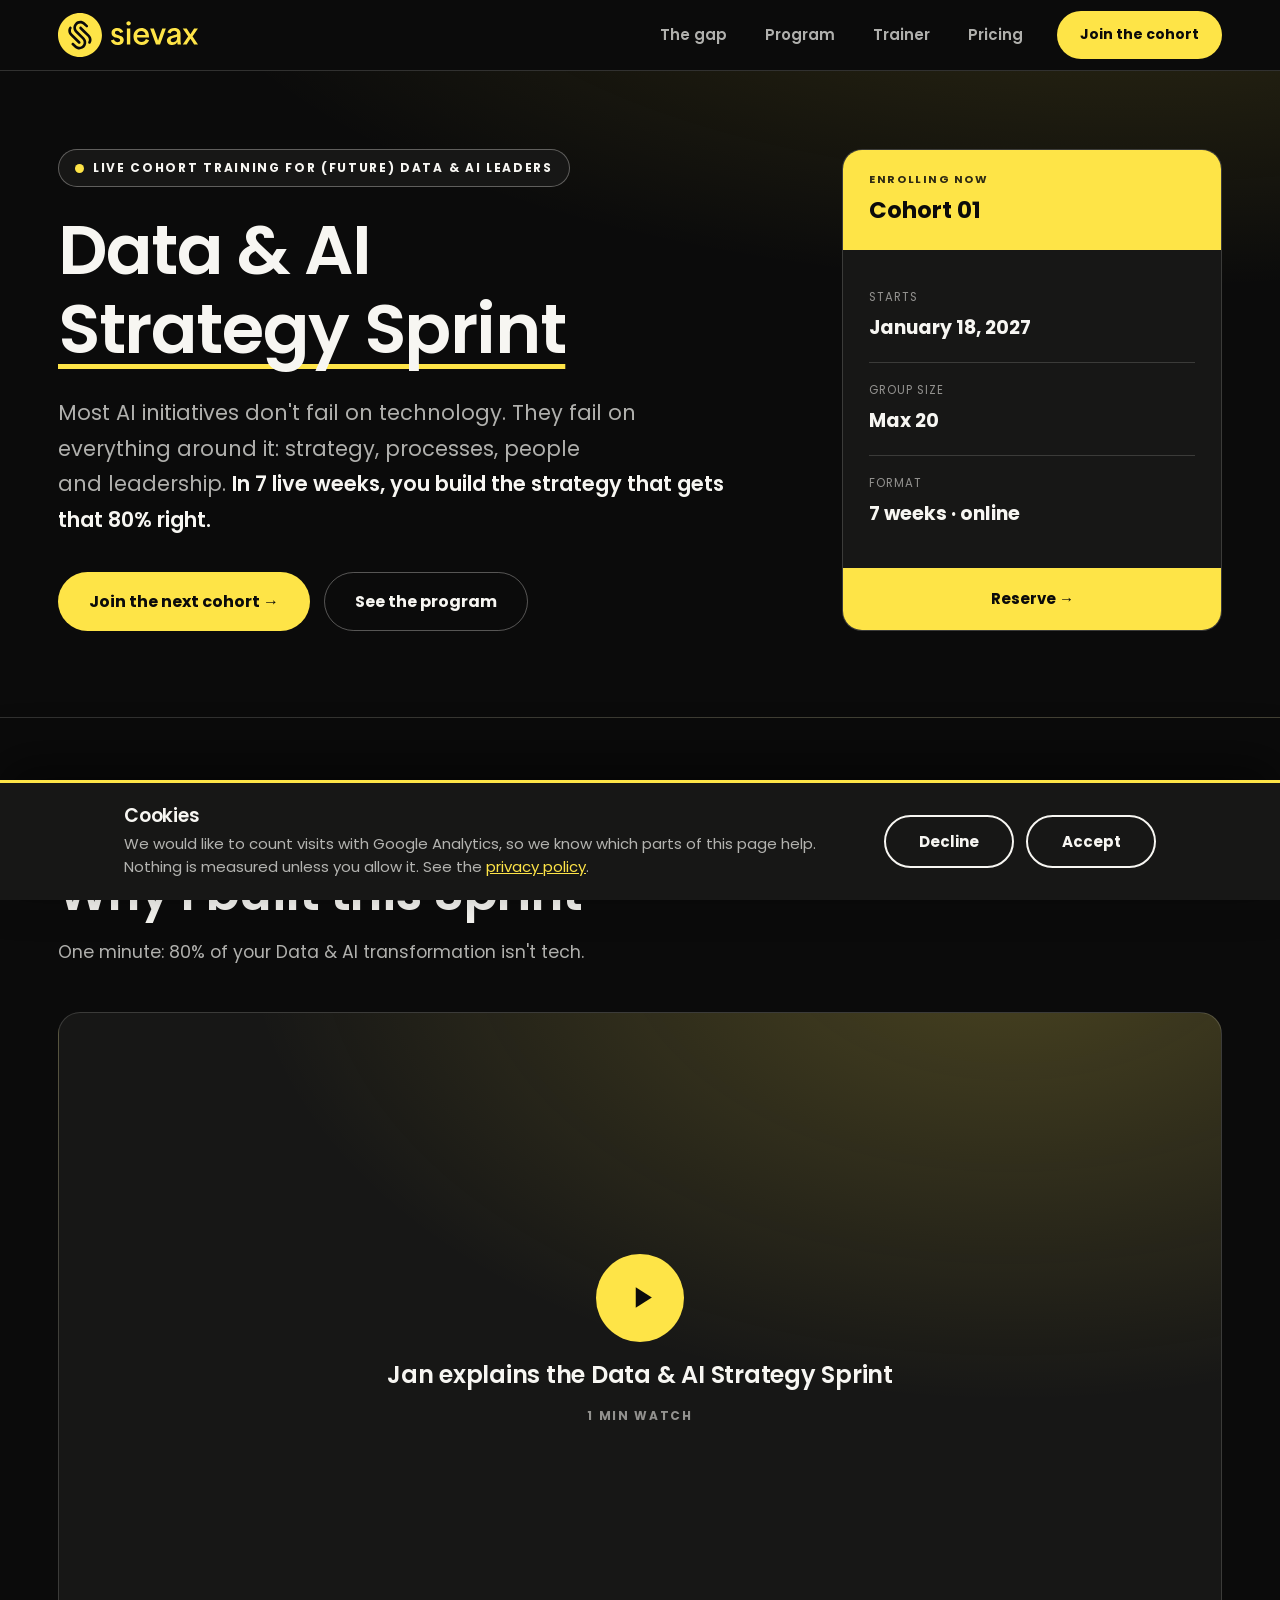
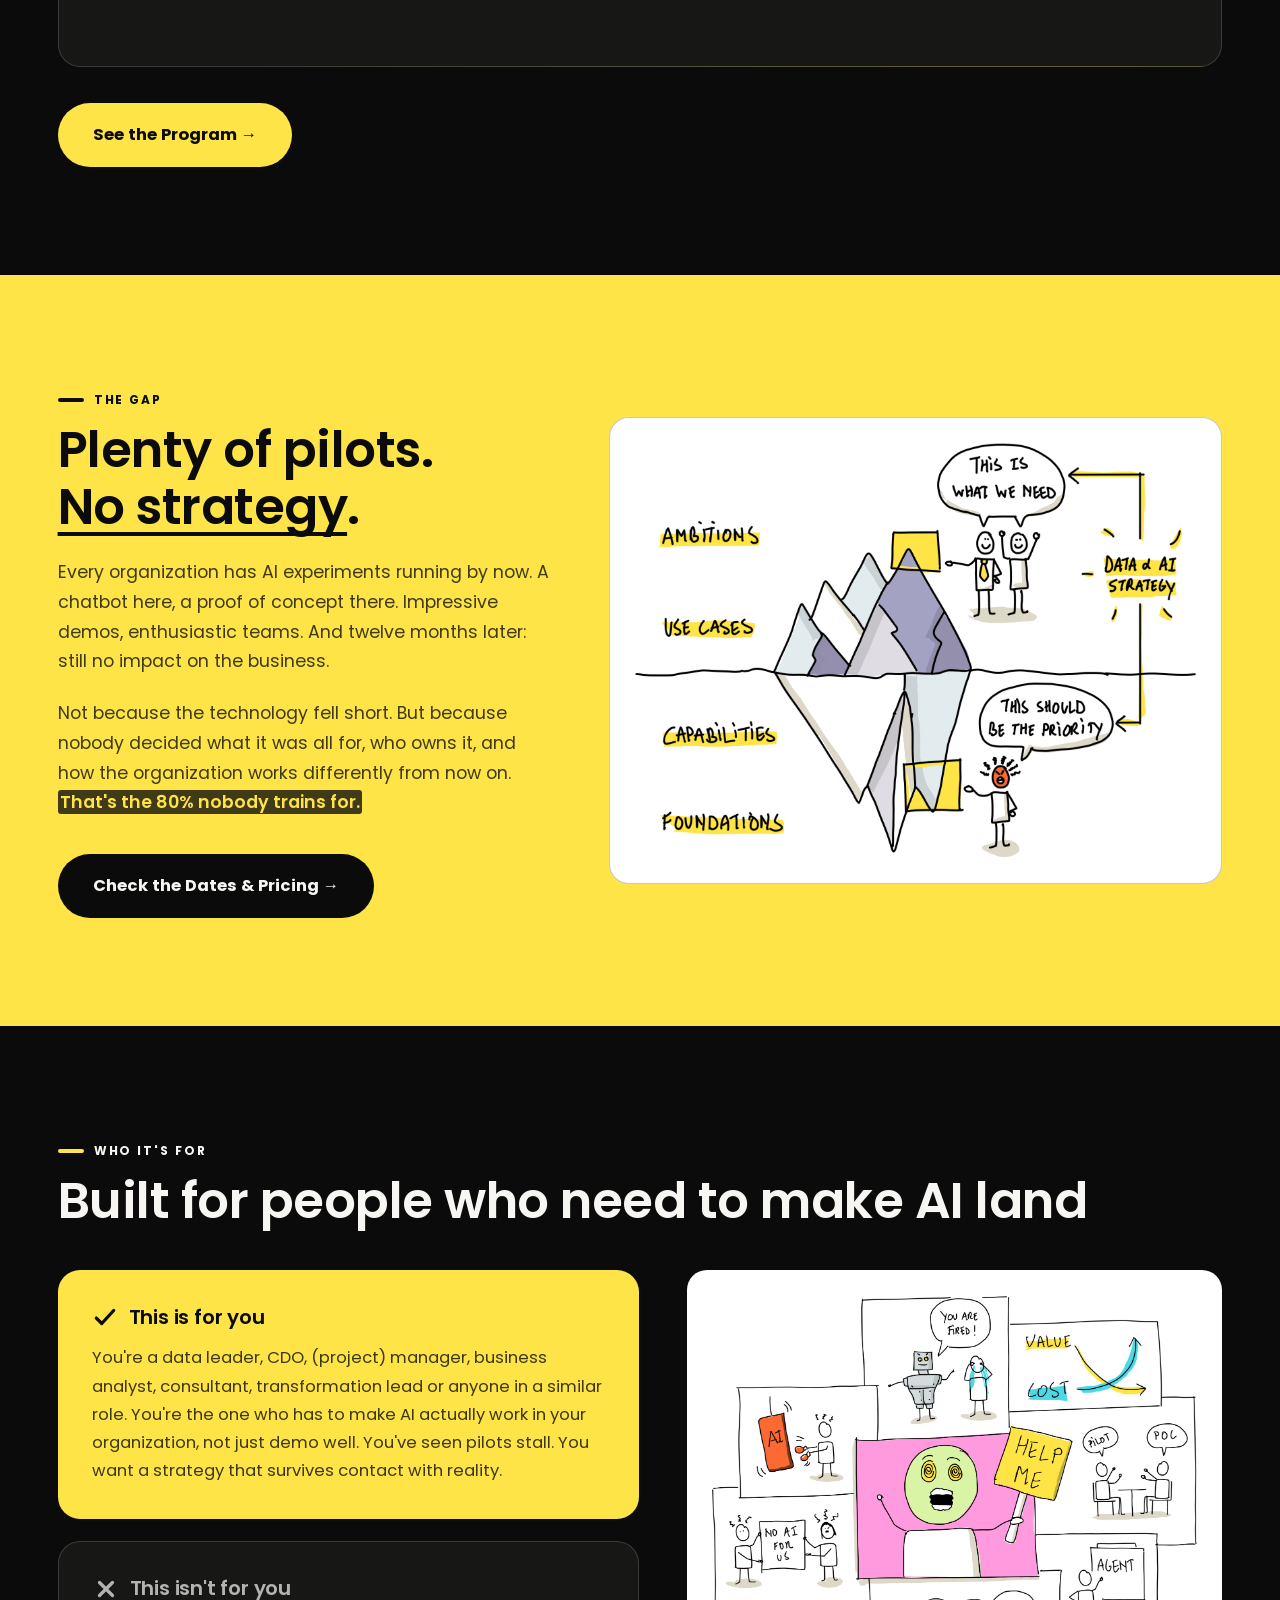
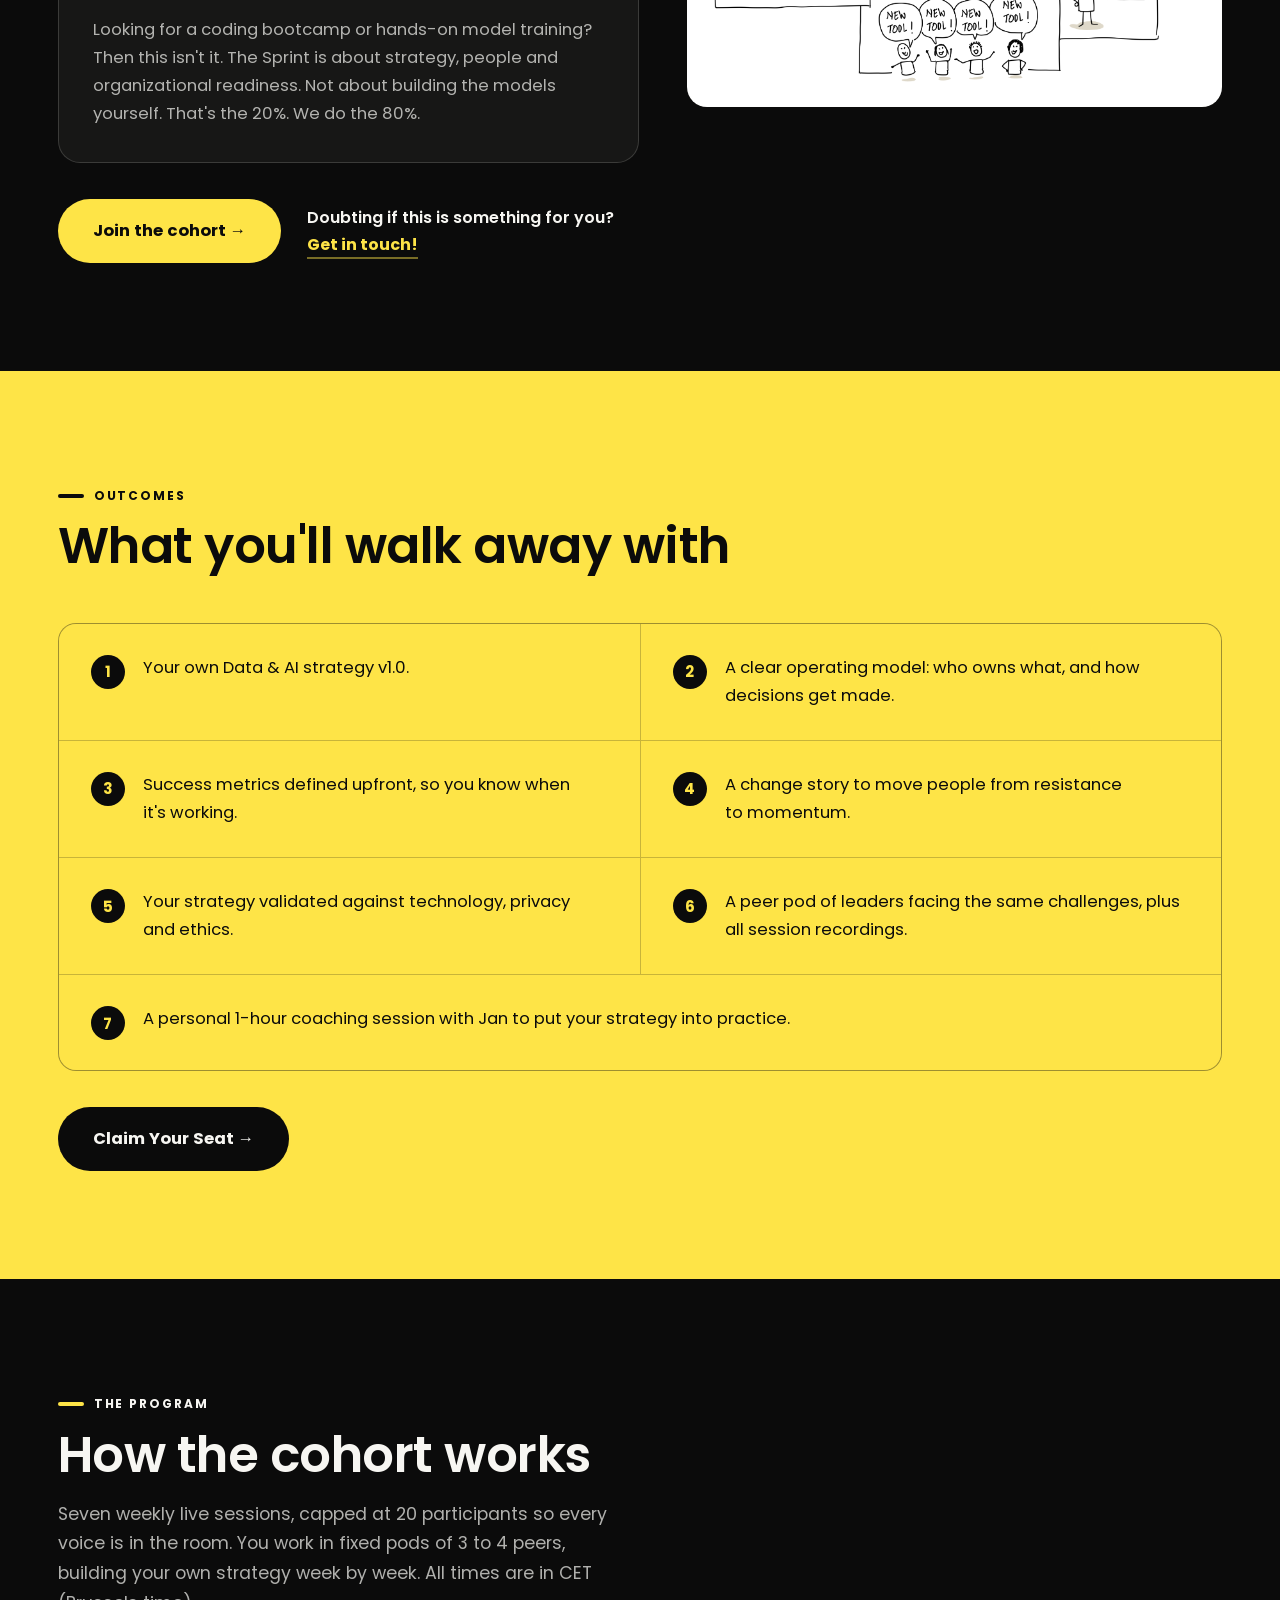
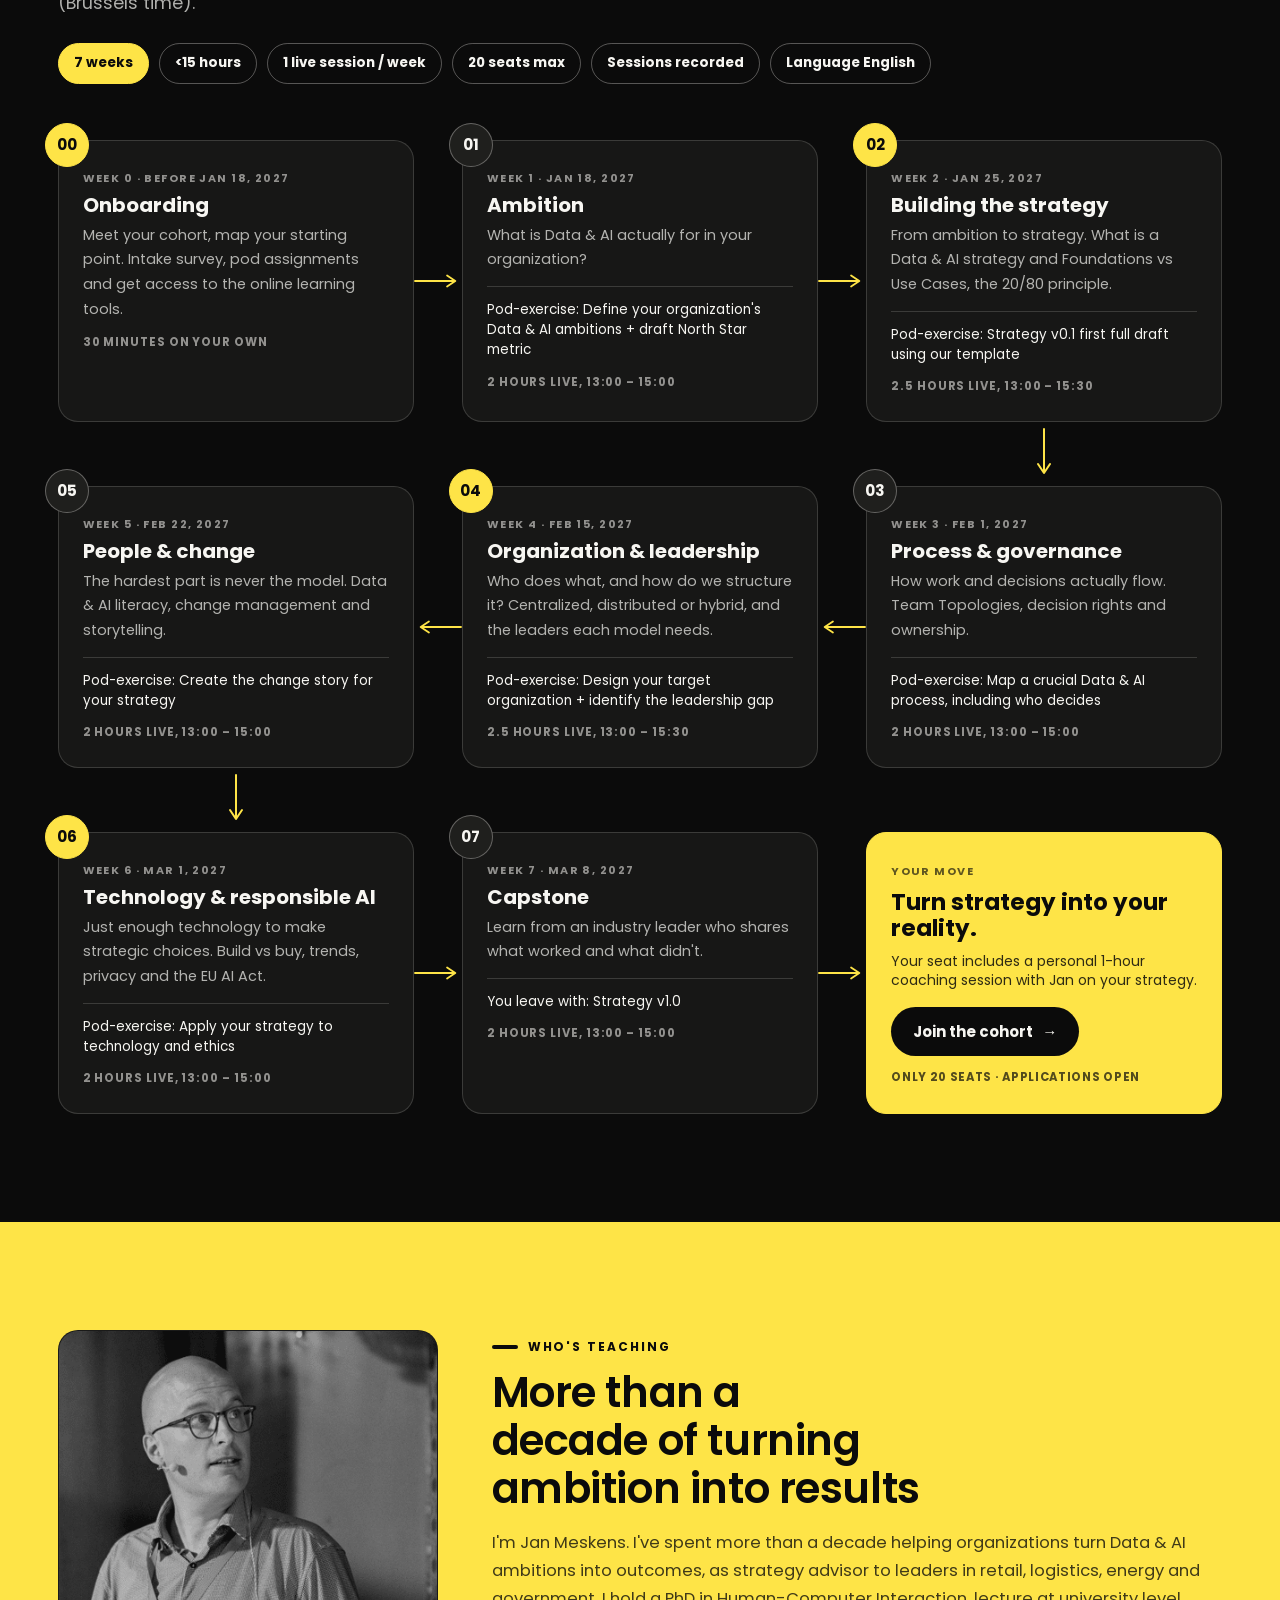
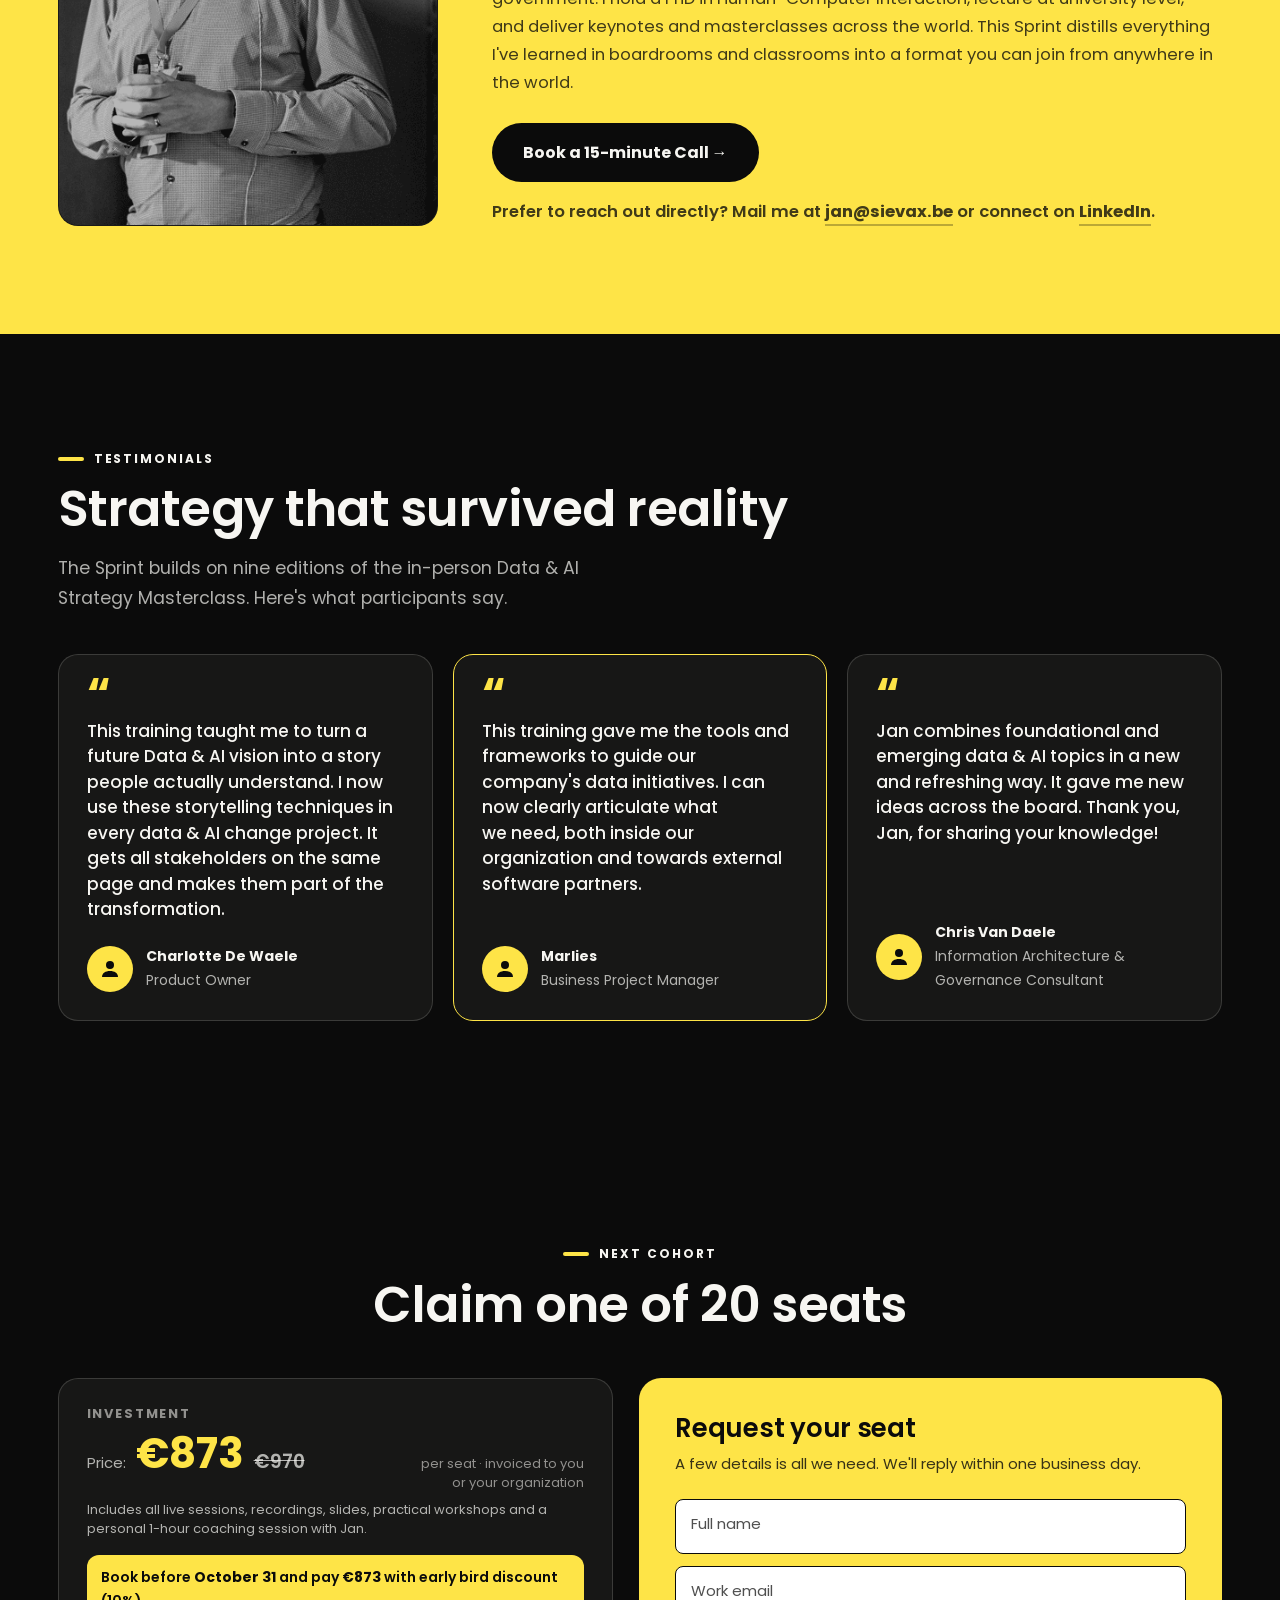
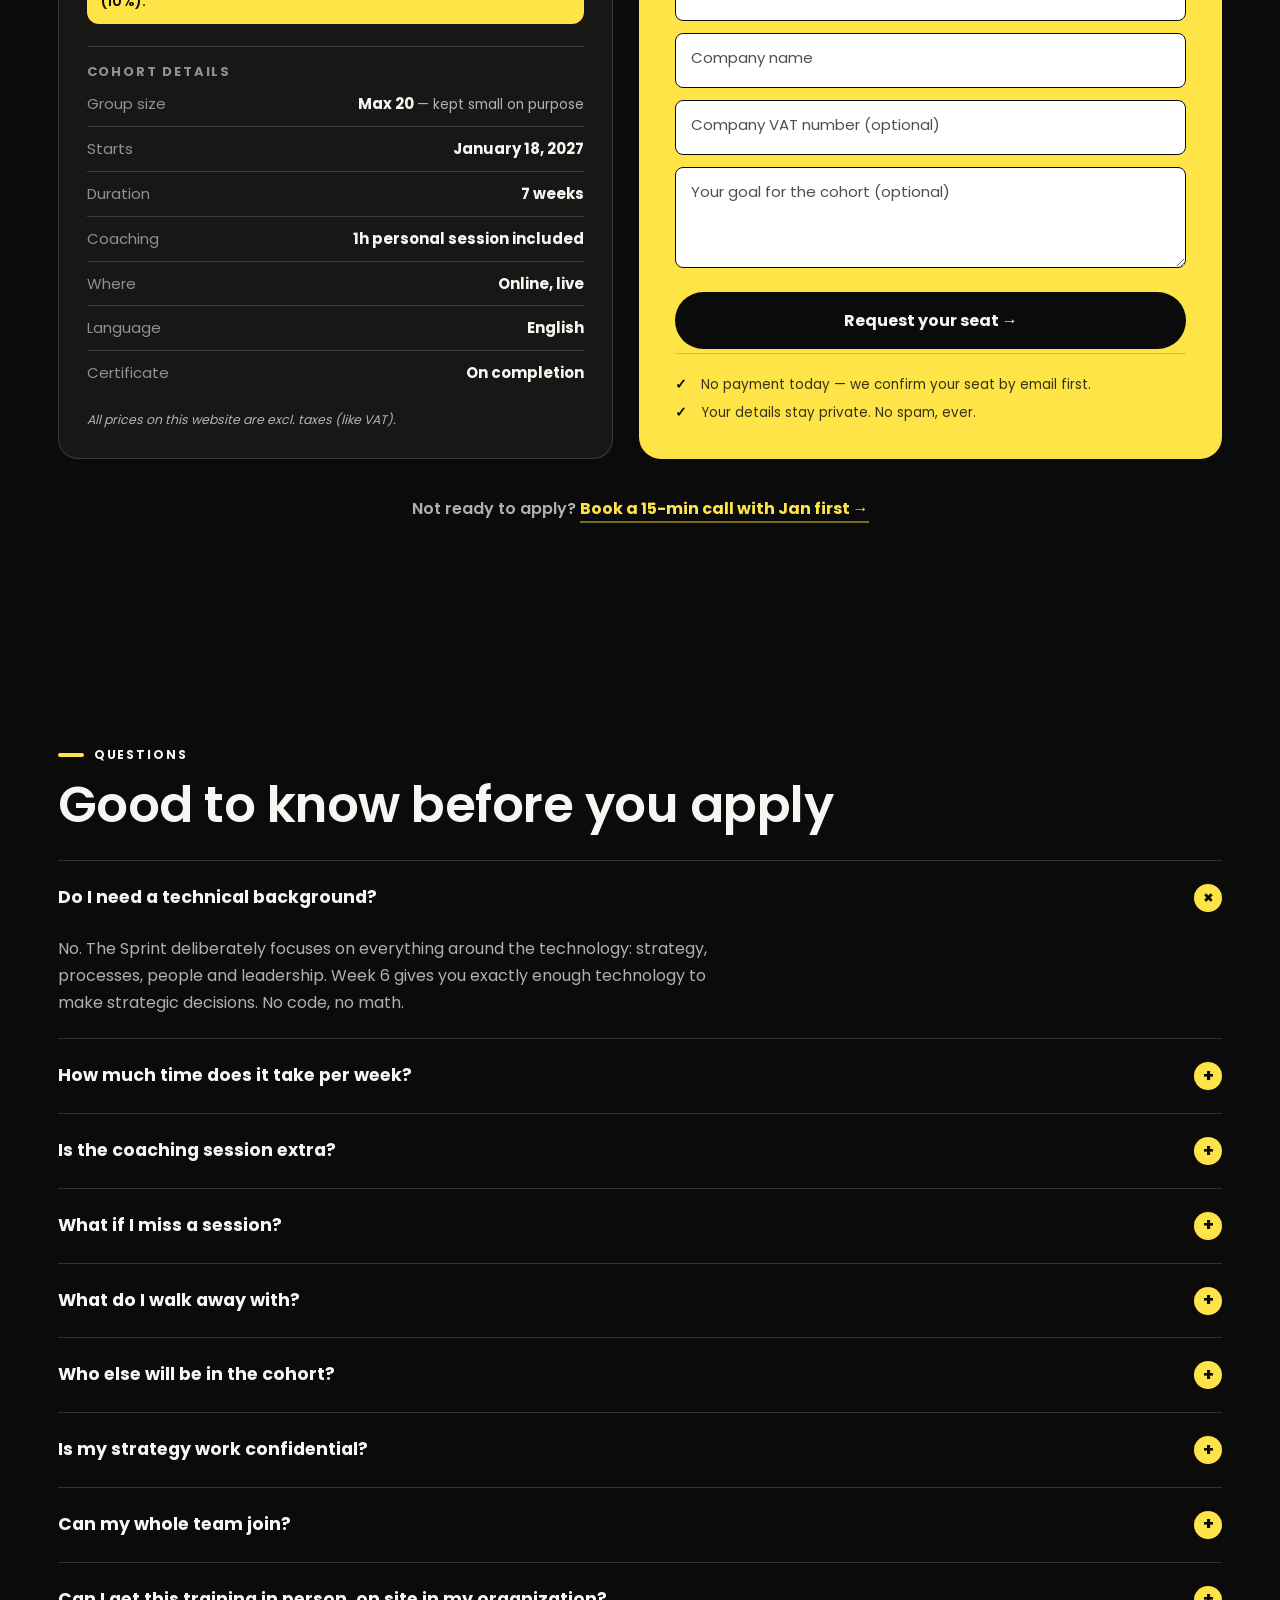
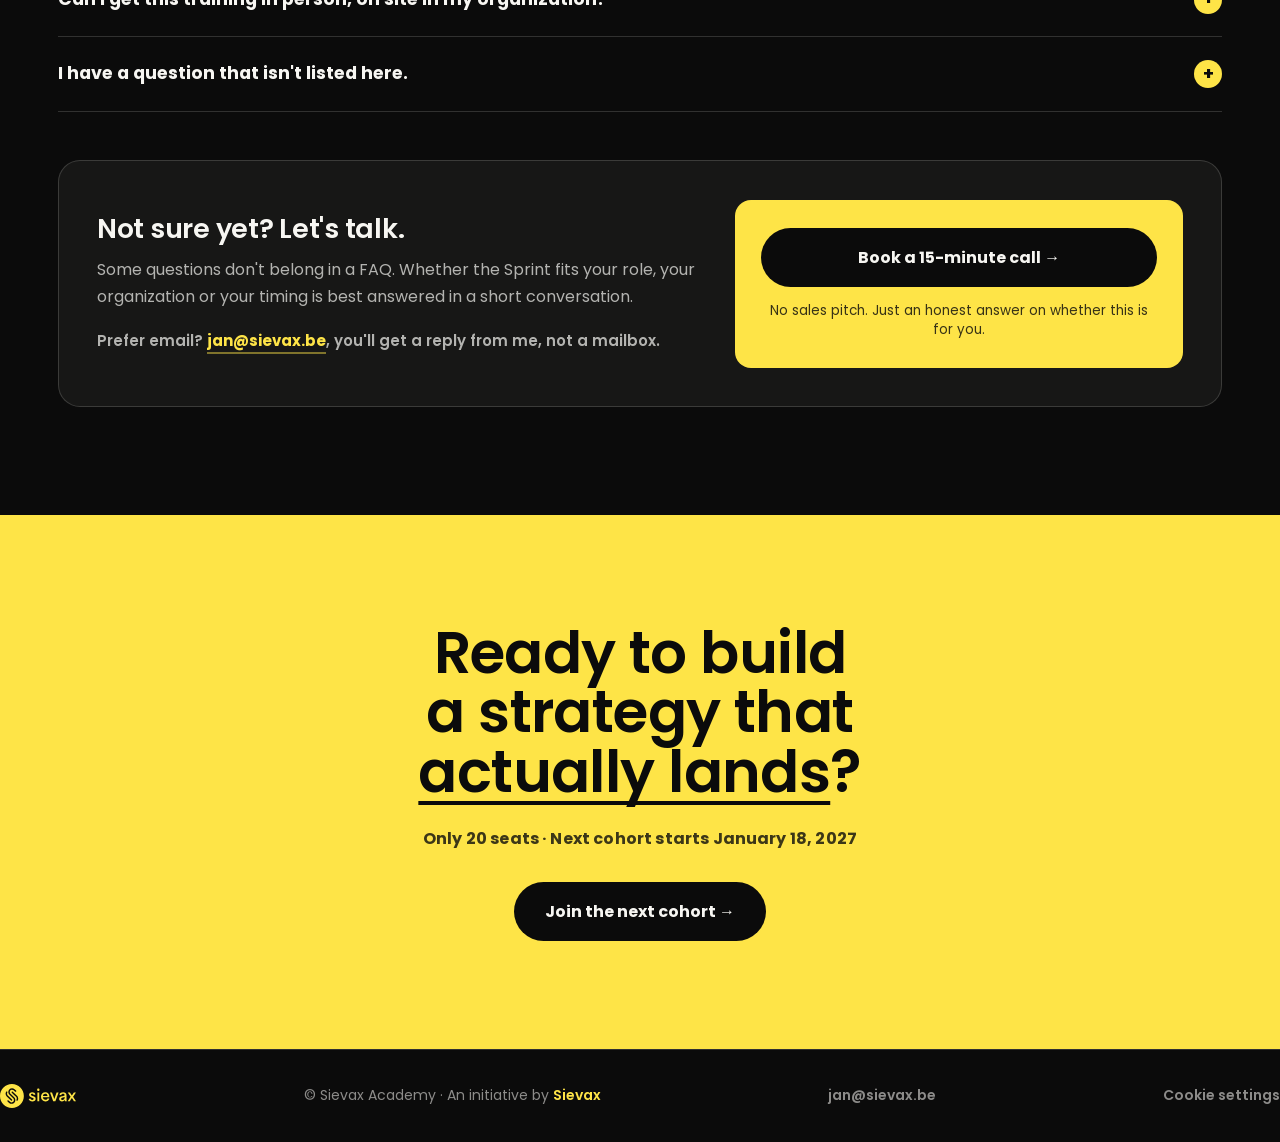
==== www/index.html @ 3b2cd5a2 "Cookiebanner: gelijke knoppen, balk over de volle breedte Decline en Accept delen één stijl (geen kl" ====
<!DOCTYPE html>
<html lang="en">
<head>
  <meta charset="UTF-8">
  <meta name="viewport" content="width=device-width, initial-scale=1.0">

  <title>Data &amp; AI Strategy Sprint — 7-week live cohort | Sievax Academy</title>
  <meta name="description" content="A live, seven-week cohort for the leaders who have to make Data &amp; AI actually land. Strategy, processes, people and leadership — the 80% that isn't technology. Online, worldwide, capped at 20 seats.">
  <link rel="canonical" href="https://sievax.academy/">

  <!-- Favicons -->
  <link rel="icon" type="image/svg+xml" href="assets/logos/SVG/beeldmerk geel.svg">
  <link rel="apple-touch-icon" href="assets/logos/logo-black.png">

  <!-- Dark page: colour the mobile browser chrome to match the board -->
  <meta name="theme-color" content="#0b0b0b">

  <!-- Social / Open Graph — set a dedicated 1200×630 og:image before launch -->
  <meta property="og:type" content="website">
  <meta property="og:site_name" content="Sievax Academy">
  <meta property="og:title" content="Data &amp; AI Strategy Sprint — build a strategy that actually lands">
  <meta property="og:description" content="A live, seven-week cohort for the leaders who have to make Data &amp; AI actually land. Online, worldwide, capped at 20 seats.">
  <meta property="og:url" content="https://sievax.academy/">
  <meta property="og:image" content="https://sievax.academy/assets/images/illustration-gap.png">
  <meta name="twitter:card" content="summary_large_image">
  <meta name="twitter:title" content="Data &amp; AI Strategy Sprint — build a strategy that actually lands">
  <meta name="twitter:description" content="A live, seven-week cohort for the leaders who have to make Data &amp; AI actually land. Capped at 20 seats.">
  <meta name="twitter:image" content="https://sievax.academy/assets/images/illustration-gap.png">

  <!-- Type: Poppins, mirroring the live sievax.be site. Self-hosted rather than
       pulled from Google Fonts: one less render-blocking third-party request, and
       no visitor IP handed to Google before the cookie banner has said a word. -->
  <link rel="preload" href="assets/fonts/poppins-600.woff2" as="font" type="font/woff2" crossorigin>
  <link rel="preload" href="assets/fonts/poppins-400.woff2" as="font" type="font/woff2" crossorigin>

  <!-- Styles (flat theme) + shared behaviour -->
  <link rel="stylesheet" href="css/flat.css">
  <script src="js/analytics.js" defer></script>
  <script src="js/main.js" defer></script>

  <!--
    Structured data. Two things a search engine (or an LLM answering "where can I
    learn Data & AI strategy") cannot reliably read off the page: that this is a
    course with a provider, an instructor, a start date and a price, and that the
    FAQ block is a set of question/answer pairs.

    KEEP IN SYNC WITH THE PAGE. If the price, start date, duration or an FAQ
    answer changes in the markup below, change it here too — contradicting
    structured data is worse than none at all.
  -->
  <script type="application/ld+json">
  {
    "@context": "https://schema.org",
    "@graph": [
      {
        "@type": "Organization",
        "@id": "https://sievax.academy/#organization",
        "name": "Sievax Academy",
        "url": "https://sievax.academy/",
        "logo": "https://sievax.academy/assets/logos/PNG/logo - zwart.png",
        "parentOrganization": { "@type": "Organization", "name": "Sievax", "url": "https://sievax.be/" }
      },
      {
        "@type": "Person",
        "@id": "https://sievax.academy/#jan",
        "name": "Jan Meskens",
        "jobTitle": "Data & AI strategy advisor",
        "email": "jan@sievax.be",
        "sameAs": "https://www.linkedin.com/in/janmeskens/",
        "worksFor": { "@id": "https://sievax.academy/#organization" }
      },
      {
        "@type": "Course",
        "@id": "https://sievax.academy/#course",
        "name": "Data & AI Strategy Sprint",
        "url": "https://sievax.academy/",
        "description": "A live, seven-week cohort for the leaders who have to make Data & AI actually land. Most AI initiatives don't fail on technology — they fail on strategy, processes, people and leadership. In seven live weeks you build the strategy that gets that 80% right. Every participant also gets a personal 1-hour coaching session with Jan.",
        "inLanguage": "en",
        "provider": { "@id": "https://sievax.academy/#organization" },
        "educationalLevel": "Professional",
        "teaches": [
          "Data & AI strategy",
          "Operating model and data governance",
          "Success metrics for AI initiatives",
          "Change management for data transformation",
          "Responsible AI, privacy and ethics"
        ],
        "hasCourseInstance": {
          "@type": "CourseInstance",
          "name": "Cohort 01",
          "courseMode": "online",
          "courseWorkload": "PT2H30M",
          "startDate": "2027-01-18",
          "maximumAttendeeCapacity": 20,
          "instructor": { "@id": "https://sievax.academy/#jan" },
          "offers": {
            "@type": "Offer",
            "price": "873",
            "priceCurrency": "EUR",
            "category": "Paid",
            "availability": "https://schema.org/InStock",
            "url": "https://sievax.academy/#apply",
            "validThrough": "2026-10-31"
          }
        }
      },
      {
        "@type": "FAQPage",
        "@id": "https://sievax.academy/#faq",
        "mainEntity": [
          { "@type": "Question", "name": "Do I need a technical background?", "acceptedAnswer": { "@type": "Answer", "text": "No. The Sprint deliberately focuses on everything around the technology: strategy, processes, people and leadership. Week 6 gives you exactly enough technology to make strategic decisions. No code, no math." } },
          { "@type": "Question", "name": "How much time does it take per week?", "acceptedAnswer": { "@type": "Answer", "text": "2 hours live (2.5 hours in weeks 2 and 7). No mandatory homework. If you want to sharpen your strategy document between sessions, count on an extra hour. Your choice." } },
          { "@type": "Question", "name": "Is the coaching session extra?", "acceptedAnswer": { "@type": "Answer", "text": "No. One personal hour with Jan after week 7 is included for every participant. Optional, one on one, focused on your strategy." } },
          { "@type": "Question", "name": "What if I miss a session?", "acceptedAnswer": { "@type": "Answer", "text": "Every session is recorded, so you can catch up whenever it suits you. But the exercises, feedback and peer discussions are the heart of the programme, so plan to attend live whenever you can." } },
          { "@type": "Question", "name": "What do I walk away with?", "acceptedAnswer": { "@type": "Answer", "text": "Your own Data & AI strategy, version 1.0. Built week by week, stress-tested against technology and ethics, and ready to put on the table in your organization. Plus a certificate, awarded when you submit your strategy." } },
          { "@type": "Question", "name": "Who else will be in the cohort?", "acceptedAnswer": { "@type": "Answer", "text": "Data leaders, CDOs, managers, consultants and transformation leads from different organizations and sectors. You'll work all 7 weeks in a fixed pod of 3 to 4 peers. Small enough to know each other, diverse enough to learn from each other." } },
          { "@type": "Question", "name": "Is my strategy work confidential?", "acceptedAnswer": { "@type": "Answer", "text": "Yes. What you share in your pod stays in your pod. You decide how much organizational detail you bring in; the exercises work at whatever level of openness you're comfortable with." } },
          { "@type": "Question", "name": "Can my whole team join?", "acceptedAnswer": { "@type": "Answer", "text": "Absolutely, and it's worth considering: a shared strategy language is half the battle. For 2 or more participants from one organization, get in touch for group pricing." } },
          { "@type": "Question", "name": "Can I get this training in person, on site in my organization?", "acceptedAnswer": { "@type": "Answer", "text": "Yes. We deliver this programme on site for teams, anywhere in the world, tailored to your organization's context. Get in touch to discuss the possibilities." } }
        ]
      }
    ]
  }
  </script>
</head>

<body>

<a class="skip-link" href="#main">Skip to content</a>

<!-- ========================= NAVIGATION ========================= -->
<nav>
  <div class="wrap nav-inner">
    <a href="#top" aria-label="Sievax Academy — home">
      <!-- Yellow lockup: the black-glyph version disappears on the dark board -->
      <img class="logo" src="assets/logos/SVG/logo - geel.svg" alt="Sievax Academy">
    </a>

    <button class="nav-toggle" id="navToggle" aria-expanded="false" aria-controls="navmenu" aria-label="Open menu">
      <span></span><span></span><span></span>
    </button>

    <div class="nav-links" id="navmenu">
      <a href="#gap">The gap</a>
      <a href="#program">Program</a>
      <a href="#trainer">Trainer</a>
      <a href="#apply">Pricing</a>
      <a class="nav-cta" href="#apply">Join the cohort</a>
    </div>
  </div>
</nav>

<main id="main" tabindex="-1">

  <!-- ========================= HERO ========================= -->
  <header class="hero" id="top">
    <div class="wrap hero-inner">
      <div class="hero-copy">
      <span class="kbadge rise d1"><span class="pin"></span>Live cohort training for (future) data &amp; AI&nbsp;leaders</span>
      <h1 class="rise d2">Data & AI<br><span class="uline">Strategy Sprint</span></h1>
      <p class="sub rise d3">Most AI initiatives don't fail on technology. They fail on everything around it: strategy, processes, people and&nbsp;leadership. <b>In 7 live weeks, you build the strategy that gets that 80% right.</b></p>

      <div class="hero-actions rise d4">
        <a class="btn btn-yellow" href="#apply">Join the next cohort &rarr;</a>
        <a class="btn btn-ghost" href="#program">See the program</a>
      </div>
      </div>

      <!-- Enrolment card — the hero's right column, full height of the copy -->
      <aside class="enroll rise d5" aria-label="Cohort enrolment details">
        <div class="stub"><div class="k">Enrolling now</div><div class="v">Cohort 01</div></div>
        <div class="enroll-facts">
          <div><div class="lab">Starts</div><div class="val"><!-- cohort start date -->January&nbsp;18,&nbsp;2027</div></div>
          <div><div class="lab">Group size</div><div class="val">Max 20</div></div>
          <div><div class="lab">Format</div><div class="val">7 weeks &middot; online</div></div>
        </div>
        <a class="enroll-go" href="#apply">Reserve &rarr;</a>
      </aside>
    </div>
  </header>

  <!-- ========================= VIDEO ========================= -->
  <section class="video" id="video">
    <div class="wrap">
      <div class="sec-head">
        <span class="eyebrow">Watch</span>
        <h2>Why I built this Sprint</h2>
        <p class="sec-lead">One minute: 80% of your Data &amp; AI transformation isn't&nbsp;tech.</p>
      </div>

      <!--
        Click-to-load YouTube facade — nothing loads from YouTube until "play" is
        pressed (faster page, no third-party tracking on arrival). js/main.js swaps
        this poster for the embed on click.
        data-video-id = the v= value of the YouTube watch URL.
      -->
      <div class="vid-frame" id="videoEmbed" data-video-id="HRG52LZxAeA">
        <!-- The accessible name must contain the visible label, or voice-control
             users can't say what they see (WCAG 2.5.3 label-in-name). -->
        <button class="vid-play" type="button" aria-label="Play: Jan explains the Data &amp; AI Strategy Sprint, 1 min watch">
          <span class="vid-disc"><svg viewBox="0 0 24 24" aria-hidden="true"><path d="M8 5v14l11-7z" fill="currentColor"/></svg></span>
          <span class="vid-label">Jan explains the Data &amp; AI Strategy Sprint</span>
          <span class="vid-time">1 min watch</span>
        </button>
      </div>

      <a class="btn btn-yellow mid-cta" href="#program">See the Program &rarr;</a>
    </div>
  </section>

  <!-- ========================= THE GAP ========================= -->
  <section class="gap on-yellow" id="gap">
    <div class="wrap">
      <div class="gap-grid">
        <div>
          <span class="eyebrow">The gap</span>
          <h2>Plenty of pilots. <span class="uline">No strategy</span>.</h2>
          <p>Every organization has AI experiments running by now. A chatbot here, a proof of concept there. Impressive demos, enthusiastic teams. And twelve months later: still no impact on the business.</p>
          <p>Not because the technology fell short. But because nobody decided what it was all for, who owns it, and how the organization works differently from now on.  <span class="gap-accent">That's the 80% nobody trains for.</span></p>
          <a class="btn btn-yellow mid-cta" href="#apply">Check the Dates &amp; Pricing &rarr;</a>
        </div>
        <div class="gap-img">
          <img src="assets/images/PRIO2.png" alt="Hand-drawn Sievax sketch: a Data &amp; AI strategy drawn as an iceberg. Above the waterline sit ambitions and use cases, which two people point to saying &ldquo;this is what we need&rdquo;; below it sit the capabilities and foundations, where a frustrated colleague says &ldquo;this should be the priority&rdquo;">
        </div>
      </div>
    </div>
  </section>

  <!-- ========================= AUDIENCE ========================= -->
  <section id="audience">
    <div class="wrap">
      <div class="sec-head"><span class="eyebrow">Who it's for</span><h2>Built for people who need to make AI land</h2></div>
      <div class="aud-layout">
        <div class="aud-cards">
          <div class="aud-card aud-yes">
            <h3>
              <svg class="tick" viewBox="0 0 24 24" fill="none" aria-hidden="true"><path d="M4 13l5 5L20 6" stroke="currentColor" stroke-width="3" stroke-linecap="round" stroke-linejoin="round"/></svg>
              This is for you
            </h3>
            <p>You're a data leader, CDO, (project) manager, business analyst, consultant, transformation lead or anyone in a similar role. You're the one who has to make AI actually work in your organization, not just demo well. You've seen pilots stall. You want a strategy that survives contact with reality.</p>
          </div>
          <div class="aud-card aud-no">
            <h3>
              <svg class="tick" viewBox="0 0 24 24" fill="none" aria-hidden="true"><path d="M6 6l12 12M18 6L6 18" stroke="currentColor" stroke-width="3" stroke-linecap="round"/></svg>
              This isn't for you
            </h3>
            <p>Looking for a coding bootcamp or hands-on model training? Then this isn't it. The Sprint is about strategy, people and organizational readiness. Not about building the models yourself. That's the 20%. We do the 80%.</p>
          </div>
          <div class="aud-foot">
            <a class="btn btn-yellow mid-cta" href="#apply">Join the cohort &rarr;</a>
            <p class="aud-alt alt-line">Doubting if this is something for you? <a href="mailto:jan@sievax.be">Get in touch!</a></p>
          </div>
        </div>
        <figure class="aud-fig">
          <div class="gap-img">
            <img src="assets/images/PRIO1.png" alt="Hand-drawn Sievax collage of AI overwhelm: overlapping sketch panels showing a presenter with spiralling eyes holding a &ldquo;help me&rdquo; sign, teams shouting &ldquo;new tool!&rdquo;, colleagues insisting &ldquo;no AI for us&rdquo;, scattered talk of pilots, POCs and agents, and a chart where cost overtakes value">
          </div>
        </figure>
      </div>
    </div>
  </section>

  <!-- ========================= OUTCOMES ========================= -->
  <section class="outcomes on-yellow">
    <div class="wrap">
      <div class="sec-head"><span class="eyebrow">Outcomes</span><h2>What you'll walk away with</h2></div>

      <div class="out-list">
        <div class="out-item"><span class="num">1</span><p>Your own Data &amp; AI strategy v1.0.</p></div>
        <div class="out-item"><span class="num">2</span><p>A clear operating model: who owns what, and how decisions get made.</p></div>
        <div class="out-item"><span class="num">3</span><p>Success metrics defined upfront, so you know when it's working.</p></div>
        <div class="out-item"><span class="num">4</span><p>A change story to move people from resistance to momentum.</p></div>
        <div class="out-item"><span class="num">5</span><p>Your strategy validated against technology, privacy and ethics.</p></div>
        <div class="out-item"><span class="num">6</span><p>A peer pod of leaders facing the same challenges, plus all session recordings.</p></div>
        <div class="out-item"><span class="num">7</span><p>A personal 1-hour coaching session with Jan to put your strategy into practice.</p></div>
      </div>

      <a class="btn btn-yellow mid-cta" href="#apply">Claim Your Seat &rarr;</a>
    </div>
  </section>

  <!-- ========================= PROGRAM ========================= -->
  <section id="program">
    <div class="wrap">
      <div class="prog-top">
        <div class="sec-head">
          <span class="eyebrow">The program</span>
          <h2>How the cohort works</h2>
          <p class="sec-lead">Seven weekly live sessions, capped at 20 participants so every voice is in the room. You work in fixed pods of 3 to 4 peers, building your own strategy week by week. All times are in CET (Brussels time).</p>
        </div>
        <div class="pills">
          <span class="pill solid">7 weeks</span>
          <span class="pill">&lt;15 hours</span>
          <span class="pill">1 live session / week</span>
          <span class="pill">20 seats max</span>
          <span class="pill">Sessions recorded</span>
          <span class="pill">Language English</span>
        </div>
      </div>

      <!-- Roadmap: sticker cards snaking left→right, then back right→left -->
      <!-- Snake continues onto a third row: 8 stops now, so row 1 reads L→R,
           row 2 right→left, row 3 L→R again. -->
      <div class="roadmap">
        <div class="stop r"><span class="no">00</span><div class="wk">Week 0 &middot; Before Jan 18, 2027</div><div class="t">Onboarding</div><div class="d">Meet your cohort, map your starting point. Intake survey, pod assignments and get access to the online learning tools.</div><div class="dur">30 minutes on your own</div></div>
        <div class="stop r"><span class="no">01</span><div class="wk">Week 1 &middot; Jan 18, 2027</div><div class="t">Ambition</div><div class="d">What is Data &amp; AI actually for in your organization?</div><div class="pod">Pod-exercise: Define your organization's Data &amp; AI ambitions + draft North Star metric</div><div class="dur">2 hours live, 13:00 &ndash; 15:00</div></div>
        <div class="stop dn"><span class="no">02</span><div class="wk">Week 2 &middot; Jan 25, 2027</div><div class="t">Building the strategy</div><div class="d">From ambition to strategy. What is a Data &amp; AI strategy and Foundations vs Use Cases, the 20/80 principle.</div><div class="pod">Pod-exercise: Strategy v0.1 first full draft using our template</div><div class="dur">2.5 hours live, 13:00 &ndash; 15:30</div></div>
        <div class="stop l"><span class="no">03</span><div class="wk">Week 3 &middot; Feb 1, 2027</div><div class="t">Process &amp; governance</div><div class="d">How work and decisions actually flow. Team Topologies, decision rights and ownership.</div><div class="pod">Pod-exercise: Map a crucial Data &amp; AI process, including who decides</div><div class="dur">2 hours live, 13:00 &ndash; 15:00</div></div>
        <div class="stop l"><span class="no">04</span><div class="wk">Week 4 &middot; Feb 15, 2027</div><div class="t">Organization &amp; leadership</div><div class="d">Who does what, and how do we structure it? Centralized, distributed or hybrid, and the leaders each model needs.</div><div class="pod">Pod-exercise: Design your target organization + identify the leadership gap</div><div class="dur">2.5 hours live, 13:00 &ndash; 15:30</div></div>
        <div class="stop dn"><span class="no">05</span><div class="wk">Week 5 &middot; Feb 22, 2027</div><div class="t">People &amp; change</div><div class="d">The hardest part is never the model. Data &amp; AI literacy, change management and storytelling.</div><div class="pod">Pod-exercise: Create the change story for your strategy</div><div class="dur">2 hours live, 13:00 &ndash; 15:00</div></div>
        <div class="stop r"><span class="no">06</span><div class="wk">Week 6 &middot; Mar 1, 2027</div><div class="t">Technology &amp; responsible AI</div><div class="d">Just enough technology to make strategic choices. Build vs buy, trends, privacy and the EU AI Act.</div><div class="pod">Pod-exercise: Apply your strategy to technology and ethics</div><div class="dur">2 hours live, 13:00 &ndash; 15:00</div></div>
        <div class="stop r"><span class="no">07</span><div class="wk">Week 7 &middot; Mar 8, 2027</div><div class="t">Capstone</div><div class="d">Learn from an industry leader who shares what worked and what didn't.</div><div class="pod">You leave with: Strategy v1.0</div><div class="dur">2 hours live, 13:00 &ndash; 15:00</div></div>
        <a class="stop cta" href="#apply" aria-label="Join the cohort — apply now"><div class="cta-k">Your move</div><div class="cta-t">Turn strategy into your reality.</div><div class="cta-coach">Your seat includes a personal 1-hour coaching session with Jan on your strategy.</div><div class="cta-btn">Join the cohort <span aria-hidden="true">&rarr;</span></div><div class="cta-seats">Only 20 seats &middot; Applications open</div></a>
      </div>
    </div>
  </section>

  <!-- ========================= TRAINER ========================= -->
  <section class="trainer on-yellow" id="trainer">
    <div class="wrap tr-grid">
      <div class="tr-photo">
        <!-- PHOTO SLOT — Jan's portrait (grayscale, upper-center face).
             To swap, replace assets/images/jan-gs.png with another image.
             If the file is missing, the "JM" initials show as a fallback. -->
        <img src="assets/images/jan-gs.png" alt="Jan Meskens" onerror="this.remove()">
        <span class="tr-initials" aria-hidden="true">JM</span>
      </div>
      <div class="tr-copy">
        <span class="eyebrow">Who's teaching</span>
        <h2>More than a decade of turning ambition into results</h2>
        <p>I'm Jan Meskens. I've spent more than a decade helping organizations turn Data &amp; AI ambitions into outcomes, as strategy advisor to leaders in retail, logistics, energy and government. I hold a PhD in Human-Computer Interaction, lecture at university level, and deliver keynotes and masterclasses across the world. This Sprint distills everything I've learned in boardrooms and classrooms into a format you can join from anywhere in the world.</p>
        <!-- data-calendly makes js/main.js open this in a Calendly popup instead of
             a new tab. Without JS it stays an ordinary link and still works. -->
        <a class="btn btn-yellow" href="https://calendly.com/jan-sievax/data-ai-strategy-sprint-intake" target="_blank" rel="noopener" data-calendly style="margin-top:26px">Book a 15-minute Call &rarr;</a>
        <p class="tr-alt alt-line">Prefer to reach out directly? Mail me at <a href="mailto:jan@sievax.be">jan@sievax.be</a> or connect on <a href="https://www.linkedin.com/in/janmeskens/" target="_blank" rel="noopener">LinkedIn</a>.</p>
      </div>
    </div>
  </section>


  <!-- ========================= TESTIMONIALS ========================= -->
  <section>
    <div class="wrap">
      <div class="sec-head"><span class="eyebrow">Testimonials</span><h2>Strategy that survived reality</h2><p class="sec-lead">The Sprint builds on nine editions of the in-person Data &amp; AI Strategy Masterclass. Here's what participants say.</p></div>
      <div class="tst-grid">
        <div class="tst"><div class="q">&ldquo;</div><p>This training taught me to turn a future Data &amp; AI vision into a story people actually understand. I now use these storytelling techniques in every data &amp; AI change project. It gets all stakeholders on the same page and makes them part of the transformation.</p><div class="who"><span class="avatar"><!-- swap for <img src="assets/images/testimonial-1.jpg" alt="Charlotte De Waele"> --><svg viewBox="0 0 24 24" fill="none" aria-hidden="true"><circle cx="12" cy="8" r="4" fill="currentColor"/><path d="M4 20c0-4 3.6-6 8-6s8 2 8 6" fill="currentColor"/></svg></span><div><div class="n">Charlotte De Waele</div><div class="r">Product Owner</div></div></div></div>
        <div class="tst"><div class="q">&ldquo;</div><p>This training gave me the tools and frameworks to guide our company's data initiatives. I can now clearly articulate what we need, both inside our organization and towards external software partners.</p><div class="who"><span class="avatar"><!-- swap for <img src="assets/images/testimonial-2.jpg" alt="Marlies"> --><svg viewBox="0 0 24 24" fill="none" aria-hidden="true"><circle cx="12" cy="8" r="4" fill="currentColor"/><path d="M4 20c0-4 3.6-6 8-6s8 2 8 6" fill="currentColor"/></svg></span><div><div class="n">Marlies</div><div class="r">Business Project Manager</div></div></div></div>
        <div class="tst"><div class="q">&ldquo;</div><p>Jan combines foundational and emerging data &amp; AI topics in a new and refreshing way. It gave me new ideas across the board. Thank you, Jan, for sharing your knowledge!</p><div class="who"><span class="avatar"><!-- swap for <img src="assets/images/testimonial-3.jpg" alt="Chris Van Daele"> --><svg viewBox="0 0 24 24" fill="none" aria-hidden="true"><circle cx="12" cy="8" r="4" fill="currentColor"/><path d="M4 20c0-4 3.6-6 8-6s8 2 8 6" fill="currentColor"/></svg></span><div><div class="n">Chris Van Daele</div><div class="r">Information Architecture &amp; Governance Consultant</div></div></div></div>
      </div>
    </div>
  </section>

  <!-- ========================= CONVERSION ========================= -->
  <section class="convert" id="apply">
    <div class="wrap">
      <div class="convert-head">
        <span class="eyebrow">Next cohort</span>
        <h2>Claim one of 20 seats</h2>
      </div>

      <div class="convert-grid">
        <!-- Left column: one card — price, early bird, then cohort logistics -->
        <div class="convert-col">
          <div class="info-card">
            <h3>Investment</h3>
            <!-- a11y: the struck price is hidden from AT and replaced by explicit
                 spoken labels, so a screen reader cannot confuse old and current. -->
            <div class="price-row">
              <p class="price-line">
                <span class="pk">Price:</span>
                <span class="vh">Regular price 970 euro. Early bird price:</span>
                <span class="pnow">&euro;873</span>
                <s aria-hidden="true">&euro;970</s>
              </p>
              <p class="note">per seat &middot; invoiced to you or your organization</p>
            </div>
            <p class="includes">Includes all live sessions, recordings, slides, practical workshops and a personal 1-hour coaching session with Jan.</p>
            <div class="early">Book before <strong>October&nbsp;31</strong> and pay <strong>&euro;873</strong> with early bird discount (10%).</div>

            <h3 class="ic-sub">Cohort details</h3>
            <ul class="facts">
              <li><span class="fk">Group size</span><span class="fv">Max 20 <em>&mdash; kept small on purpose</em></span></li>
              <li><span class="fk">Starts</span><span class="fv"><!-- cohort start date -->January&nbsp;18,&nbsp;2027</span></li>
              <li><span class="fk">Duration</span><span class="fv">7 weeks</span></li>
              <li><span class="fk">Coaching</span><span class="fv">1h personal session included</span></li>
              <li><span class="fk">Where</span><span class="fv">Online, live</span></li>
              <li><span class="fk">Language</span><span class="fv">English</span></li>
              <li><span class="fk">Certificate</span><span class="fv">On completion</span></li>
            </ul>
            <p class="legal">All prices on this website are excl. taxes (like VAT).</p>
          </div>
        </div>

        <!-- Right column: lead form -->
        <div class="form-card">
          <h3>Request your seat</h3>
          <p class="fl">A few details is all we need. We'll reply within one business day.</p>

          <!--
            LEAD FORM → emails jan@sievax.be via Brevo (briefing 3.1).
            The endpoint is api/lead.php on the same host (Combell, plain PHP); it
            reads BREVO_API_KEY from .env, which lives on the SERVER only — never in
            git. With the key unset or set to "dry" the handler logs to
            storage/leads.log instead of mailing, so local testing sends nothing.
            See docs/BREVO.md.
          -->
          <form id="leadForm" action="api/lead.php" method="POST">
            <!-- honeypot: hidden from humans, catches spam bots -->
            <input type="text" name="_gotcha" tabindex="-1" autocomplete="off" style="position:absolute;left:-9999px" aria-hidden="true">
            <!-- render timestamp: a submit within 2s of load is a bot -->
            <input type="hidden" name="_ts" id="f-ts" value="0">

            <div class="field">
              <input id="f-name" name="name" required placeholder=" ">
              <label for="f-name">Full name</label>
            </div>
            <div class="field">
              <input id="f-email" name="email" type="email" required placeholder=" ">
              <label for="f-email">Work email</label>
            </div>
            <div class="field">
              <input id="f-company" name="company" placeholder=" ">
              <label for="f-company">Company name</label>
            </div>
            <div class="field">
              <input id="f-vat" name="vat" placeholder=" ">
              <label for="f-vat">Company VAT number (optional)</label>
            </div>
            <div class="field">
              <textarea id="f-msg" name="message" rows="3" placeholder=" "></textarea>
              <label for="f-msg">Your goal for the cohort (optional)</label>
            </div>

            <button type="submit" class="btn btn-dark">Request your seat &rarr;</button>
            <p class="form-error" id="leadError" role="alert" hidden>Something went wrong. Please mail <a href="mailto:jan@sievax.be">jan@sievax.be</a> instead.</p>
          </form>

          <!-- Revealed by js/main.js after a successful submit -->
          <div class="success" id="leadSuccess" role="status" aria-live="polite" tabindex="-1">
            <div class="check">&#10003;</div>
            <h3>Thanks — you're on the list.</h3>
            <p>We'll email you within one business day.</p>
          </div>

          <!-- Reassurance footer — fills the card to match the left column and
               earns the space with low-friction trust signals. -->
          <ul class="form-reassure">
            <li>No payment today — we confirm your seat by email first.</li>
            <li>Your details stay private. No spam, ever.</li>
          </ul>
        </div>
      </div>

      <!-- Secondary path: book a call, kept out of the form so the form has one clear job. -->
      <p class="convert-alt alt-line">Not ready to apply? <a href="https://calendly.com/jan-sievax/data-ai-strategy-sprint-intake" target="_blank" rel="noopener" data-calendly>Book a 15-min call with Jan first &rarr;</a></p>
    </div>
  </section>

  <!-- ========================= FAQ ========================= -->
  <section>
    <div class="wrap">
      <div class="sec-head" style="margin-bottom:26px"><span class="eyebrow">Questions</span><h2>Good to know before you apply</h2></div>
      <details open><summary>Do I need a technical background?<span class="ic">+</span></summary><p>No. The Sprint deliberately focuses on everything around the technology: strategy, processes, people and leadership. Week 6 gives you exactly enough technology to make strategic decisions. No code, no math.</p></details>
      <details><summary>How much time does it take per week?<span class="ic">+</span></summary><p>2 hours live (2.5 hours in weeks 2 and 7). No mandatory homework. If you want to sharpen your strategy document between sessions, count on an extra hour. Your choice.</p></details>
      <details><summary>Is the coaching session extra?<span class="ic">+</span></summary><p>No. One personal hour with Jan after week 7 is included for every participant. Optional, one on one, focused on your strategy.</p></details>
      <details><summary>What if I miss a session?<span class="ic">+</span></summary><p>Every session is recorded, so you can catch up whenever it suits you. But the exercises, feedback and peer discussions are the heart of the programme, so plan to attend live whenever you can.</p></details>
      <details><summary>What do I walk away with?<span class="ic">+</span></summary><p>Your own Data &amp; AI strategy, version 1.0. Built week by week, stress-tested against technology and ethics, and ready to put on the table in your organization. Plus a certificate, awarded when you submit your strategy.</p></details>
      <details><summary>Who else will be in the cohort?<span class="ic">+</span></summary><p>Data leaders, CDOs, managers, consultants and transformation leads from different organizations and sectors. You'll work all 7 weeks in a fixed pod of 3 to 4 peers. Small enough to know each other, diverse enough to learn from each other.</p></details>
      <details><summary>Is my strategy work confidential?<span class="ic">+</span></summary><p>Yes. What you share in your pod stays in your pod. You decide how much organizational detail you bring in; the exercises work at whatever level of openness you're comfortable with.</p></details>
      <details><summary>Can my whole team join?<span class="ic">+</span></summary><p>Absolutely, and it's worth considering: a shared strategy language is half the battle. For 2 or more participants from one organization, <a href="mailto:jan@sievax.be">get in touch</a> for group pricing.</p></details>
      <details><summary>Can I get this training in person, on site in my organization?<span class="ic">+</span></summary><p>Yes. We deliver this programme on site for teams, anywhere in the world, tailored to your organization's context. <a href="mailto:jan@sievax.be">Get in touch</a> to discuss the possibilities.</p></details>
      <details><summary>I have a question that isn't listed here.<span class="ic">+</span></summary><p><a href="mailto:jan@sievax.be">Get in touch</a>! You'll get an answer from me, not a mailbox.</p></details>

      <!-- Soft alternative to applying, for people still weighing it up. -->
      <div class="faq-talk">
        <div class="faq-talk-body">
          <h3>Not sure yet? Let's talk.</h3>
          <p>Some questions don't belong in a FAQ. Whether the Sprint fits your role, your organization or your timing is best answered in a short conversation.</p>
          <p class="alt-line ft-email">Prefer email? <a href="mailto:jan@sievax.be">jan@sievax.be</a>, you'll get a reply from me, not a mailbox.</p>
        </div>
        <div class="faq-talk-cta">
          <!-- TODO: this points at the existing 30-min Calendly. A real
               15-minute booking link is still needed from the client. -->
          <a class="btn btn-dark" href="https://calendly.com/jan-sievax/data-ai-strategy-sprint-intake" target="_blank" rel="noopener" data-calendly>Book a 15-minute call &rarr;</a>
          <p class="ft-note">No sales pitch. Just an honest answer on whether this is for you.</p>
        </div>
      </div>
    </div>
  </section>

  <!-- ========================= FINAL CTA ========================= -->
  <section class="final on-yellow">
    <div class="wrap">
      <h2>Ready to build a strategy that <span class="uline">actually lands</span>?</h2>
      <p class="seats">Only 20 seats &middot; Next cohort starts January&nbsp;18,&nbsp;2027</p>
      <a class="btn btn-dark" href="#apply">Join the next cohort &rarr;</a>
    </div>
  </section>

</main>

<!-- ========================= FOOTER ========================= -->
<footer>
  <div class="wrap foot-inner">
    <img src="assets/logos/SVG/logo - geel.svg" alt="Sievax">
    <div class="mid">&copy; Sievax Academy &middot; An initiative by <a href="https://sievax.be" target="_blank" rel="noopener">Sievax</a></div>
    <a class="mail" href="mailto:jan@sievax.be">jan@sievax.be</a>
    <button type="button" class="foot-consent" data-consent-open>Cookie settings</button>
  </div>
</footer>

<!-- Consent banner — js/analytics.js shows it when no choice is stored yet.
     Without a click on "Accept", Google Analytics never loads. -->
<div class="consent" id="consent" role="region" aria-labelledby="consentTitle" hidden>
  <div class="consent-copy">
    <h2 class="consent-title" id="consentTitle">Cookies</h2>
    <p>We would like to count visits with Google Analytics, so we know which parts of this page help. Nothing is measured unless you allow it. See the <a href="https://sievax.be/privacy-policy/" target="_blank" rel="noopener">privacy policy</a>.</p>
  </div>
  <div class="consent-actions">
    <!-- Both buttons identical in style, size and order weight: refusing must be
         as easy and as visible as accepting (GDPR/ePrivacy, Belgian DPA). -->
    <button type="button" class="consent-btn" data-consent="decline">Decline</button>
    <button type="button" class="consent-btn" data-consent="allow">Accept</button>
  </div>
</div>

<!-- Mobile sticky CTA — keeps the primary action reachable on small screens.
     <aside> so the content sits in a landmark rather than orphaned on <body>. -->
<aside class="sticky-cta" aria-label="Reserve a seat">
  <a class="btn btn-yellow" href="#apply">Reserve your seat &rarr;</a>
</aside>
</body>
</html>
---- www/css/flat.css ----
/* Poppins, self-hosted. Latin subset only (the page is English), five weights,
   ~8 kB each. font-display:swap so text paints immediately in the fallback and
   reflows once the file lands — never an invisible heading.
   To refresh: re-download the latin @font-face srcs from Google Fonts. */
@font-face { font-family: Poppins; font-style: normal; font-weight: 300; font-display: swap; src: url("../assets/fonts/poppins-300.woff2") format("woff2"); }
@font-face { font-family: Poppins; font-style: normal; font-weight: 400; font-display: swap; src: url("../assets/fonts/poppins-400.woff2") format("woff2"); }
@font-face { font-family: Poppins; font-style: normal; font-weight: 500; font-display: swap; src: url("../assets/fonts/poppins-500.woff2") format("woff2"); }
@font-face { font-family: Poppins; font-style: normal; font-weight: 600; font-display: swap; src: url("../assets/fonts/poppins-600.woff2") format("woff2"); }
@font-face { font-family: Poppins; font-style: normal; font-weight: 700; font-display: swap; src: url("../assets/fonts/poppins-700.woff2") format("woff2"); }

/* ============================================================================
   SIEVAX ACADEMY · Stylesheet
   ----------------------------------------------------------------------------
   Production stylesheet. Black/yellow dominant — deliberately the inverse of
   the light sievax.be, so the academy reads as its own thing.

   THE IDEA — "the strategist's blackboard"
   The brand language is Jan's whiteboard: yellow highlighter, black marker.
   Inverted, that becomes a blackboard: the board is near-black, YELLOW is the
   marker (highlighter, arrows, discs, key surfaces), and WHITE is reserved
   almost entirely for the hand-drawn sketches, which stay on paper. Little
   white by design — white is what's pinned to the board, not the board.

   COLOR ROLES (why there are two "dark" tokens and two "light" ones)
     --board      page background, near-black
     --surface    raised panels — lifts off the board without a shadow
     --fg         primary text on board/surface
     --on-yellow  text on yellow surfaces — stays black, never flips
     --paper      true white. Sketch frames and form inputs ONLY.

   Paired page    : index.html
   Shared scripts : js/main.js  (mobile nav toggle + lead-form submit + video)

   CONTENTS  (search the label to jump)
     Design tokens · Reset & base · Layout · Accessibility · Text helpers ·
     Buttons · Section heads · NAV · HERO · GAP · AUDIENCE · OUTCOMES ·
     PROGRAM · TRAINER · VIDEO · TESTIMONIALS · CONVERSION · FAQ · FINAL ·
     FOOTER · Mobile sticky CTA · RESPONSIVE
   ============================================================================ */

:root {
  /* brand — locked by the Sievax brand guide */
  --yellow: #fee447;
  --yd: #ffef8a; /* yellow hover: brightens on dark (was darkened on light) */

  /* surfaces */
  --board: #0b0b0b; /* the blackboard */
  --surface: #171716; /* raised panel, lifts without a shadow */
  --surface-2: #1f1f1d; /* second lift — inputs on dark, hover states */
  --paper: #ffffff; /* sketches + form fields ONLY */

  /* text */
  --fg: #f7f6f2; /* chalk */
  --muted: rgba(247, 246, 242, 0.7); /* secondary text — 11:1 on --board */
  --faint: rgba(247, 246, 242, 0.55); /* labels only, never body copy */
  --on-yellow: #0b0b0b; /* text on yellow — never flips */

  --line: rgba(247, 246, 242, 0.16);
  --line-strong: rgba(247, 246, 242, 0.32);

  --disp: "Poppins", sans-serif; /* mirrors sievax.be */
  --body: "Poppins", sans-serif;

  /* no shadow tokens: depth comes from surface lift + hairlines, never shadow */
  --radius: 22px;

  /* connector arrows (roadmap) — yellow, i.e. drawn in marker on the board */
  --arrR: url("data:image/svg+xml,%3Csvg%20xmlns='http://www.w3.org/2000/svg'%20viewBox='0%200%2052%2024'%3E%3Cpath%20d='M2,12%20L44,12%20M37,6%20L46,12%20L37,18'%20stroke='%23FEE447'%20stroke-width='2'%20fill='none'%20stroke-linecap='round'%20stroke-linejoin='round'/%3E%3C/svg%3E");
  --arrL: url("data:image/svg+xml,%3Csvg%20xmlns='http://www.w3.org/2000/svg'%20viewBox='0%200%2052%2024'%3E%3Cpath%20d='M50,12%20L8,12%20M15,6%20L6,12%20L15,18'%20stroke='%23FEE447'%20stroke-width='2'%20fill='none'%20stroke-linecap='round'%20stroke-linejoin='round'/%3E%3C/svg%3E");
  --arrD: url("data:image/svg+xml,%3Csvg%20xmlns='http://www.w3.org/2000/svg'%20viewBox='0%200%2024%2052'%3E%3Cpath%20d='M12,2%20L12,44%20M6,37%20L12,46%20L18,37'%20stroke='%23FEE447'%20stroke-width='2'%20fill='none'%20stroke-linecap='round'%20stroke-linejoin='round'/%3E%3C/svg%3E");
}

* {
  margin: 0;
  padding: 0;
  box-sizing: border-box;
}
html {
  scroll-behavior: smooth;
  overflow-x: clip;
  scroll-padding-top: 88px;
  /* tells the UA to render form controls, scrollbars and caret dark */
  color-scheme: dark;
}
body {
  font-family: var(--body);
  color: var(--fg);
  background: var(--board);
  /* light-on-dark reads lighter: a touch more leading than the light theme */
  line-height: 1.7;
  -webkit-font-smoothing: antialiased;
  overflow-x: clip;
}
img {
  max-width: 100%;
  display: block;
}
a {
  color: inherit;
}
h1,
h2,
h3,
h4 {
  font-family: var(--disp);
  font-weight: 600;
  line-height: 1.14;
  letter-spacing: -0.01em;
  text-wrap: balance;
}
p {
  text-wrap: pretty;
}
::selection {
  background: var(--yellow);
  color: var(--on-yellow);
}
/* yellow-on-yellow selection is invisible: flip it to ink on every yellow surface */
.on-yellow ::selection,
.enroll .stub ::selection,
.aud-yes ::selection,
.stop.cta ::selection,
.early::selection,
.early ::selection,
.form-card ::selection,
.faq-talk-cta ::selection,
.btn-yellow::selection {
  background: var(--on-yellow);
  color: var(--yellow);
}

.wrap {
  max-width: 1400px;
  margin: 0 auto;
  padding: 0 clamp(22px, 4.5vw, 72px);
}
section {
  padding: clamp(60px, 8.5vw, 108px) 0;
  position: relative;
}

/* ── Yellow-drenched sections. Everything inside flips to black ink. ──
   The page default is dark, so these are the exceptions, not `.on-ink`. */
.on-yellow {
  background: var(--yellow);
  color: var(--on-yellow);
}
.on-yellow h2,
.on-yellow h3,
.on-yellow p,
.on-yellow .sec-lead {
  color: var(--on-yellow);
}
.on-yellow .sec-lead {
  opacity: 0.78;
}

/* skip link — visible on keyboard focus */
.skip-link {
  position: absolute;
  left: 16px;
  top: -60px;
  z-index: 100;
  background: var(--yellow);
  color: var(--on-yellow);
  font-family: var(--disp);
  font-weight: 700;
  font-size: 14px;
  padding: 12px 18px;
  border-radius: 8px;
  text-decoration: none;
  transition: top 0.16s;
}
.skip-link:focus {
  top: 14px;
  outline: 3px solid var(--fg);
  outline-offset: 2px;
}
main:focus {
  outline: none;
}

/* focus + motion floor */
a:focus-visible,
button:focus-visible,
summary:focus-visible,
input:focus-visible,
textarea:focus-visible {
  outline: 3px solid var(--yellow);
  outline-offset: 3px;
  border-radius: 2px;
}
/* on yellow, a yellow ring is invisible — go to ink */
.on-yellow a:focus-visible,
.on-yellow button:focus-visible,
.on-yellow summary:focus-visible,
.form-card a:focus-visible,
.form-card button:focus-visible,
.form-card input:focus-visible,
.form-card textarea:focus-visible {
  outline-color: var(--on-yellow);
}
@media (prefers-reduced-motion: reduce) {
  * {
    animation: none !important;
    transition: none !important;
    scroll-behavior: auto !important;
  }
  .rise {
    opacity: 1 !important;
    transform: none !important;
  }
}

/* eyebrow — a margin note with a marker tick */
.eyebrow {
  display: inline-flex;
  align-items: center;
  gap: 10px;
  font-family: var(--disp);
  font-weight: 700;
  font-size: 12px;
  letter-spacing: 0.16em;
  text-transform: uppercase;
  color: var(--fg);
}
.eyebrow::before {
  content: "";
  width: 26px;
  height: 4px;
  border-radius: 2px;
  background: var(--yellow);
  flex: 0 0 auto;
}
.on-yellow .eyebrow {
  color: var(--on-yellow);
}
.on-yellow .eyebrow::before {
  background: var(--on-yellow);
}
/* eyebrow above a heading gets breathing room */
.sec-head .eyebrow,
.tr-copy .eyebrow,
.gap-grid .eyebrow,
.convert-head .eyebrow {
  margin-bottom: 12px;
}

/* marker underline — the one emphasis treatment, used at every heading size.

   Real text-decoration rather than an absolutely-positioned pseudo-element:
   it wraps correctly across lines (a pseudo can only underline one box, so a
   heading that breaks loses the stroke), it needs no `white-space: nowrap`
   holding the line together, and it scales with the type.
   `skip-ink: none` keeps the stroke unbroken through descenders, the way a
   marker drawn under a word would run straight through the tail of a "g". */
.uline {
  text-decoration: underline;
  text-decoration-color: var(--yellow);
  text-decoration-thickness: max(3px, 0.075em); /* floor keeps it visible small */
  text-underline-offset: 0.16em;
  text-decoration-skip-ink: none;
}
.on-yellow .uline {
  text-decoration-color: var(--on-yellow);
}
.ymark {
  color: var(--yellow);
}

/* buttons */
.btn {
  text-decoration: none;
  font-family: var(--disp);
  font-weight: 700;
  font-size: 16px;
  padding: 15px 30px;
  border-radius: 999px;
  display: inline-flex;
  align-items: center;
  gap: 10px;
  transition:
    transform 0.16s cubic-bezier(0.22, 1, 0.36, 1),
    background 0.16s,
    color 0.16s,
    border-color 0.16s;
  cursor: pointer;
  border: 1.5px solid transparent;
}
.btn-yellow {
  background: var(--yellow);
  color: var(--on-yellow);
}
.btn-yellow:hover {
  transform: translateY(-2px);
}
/* on a yellow section, the primary button inverts to ink */
.on-yellow .btn-yellow,
.btn-dark {
  background: var(--on-yellow);
  color: var(--fg);
}
.on-yellow .btn-yellow:hover,
.btn-dark:hover {
  transform: translateY(-2px);
}
.btn-ghost {
  background: transparent;
  color: var(--fg);
  border-color: var(--line-strong);
}
.btn-ghost:hover {
  transform: translateY(-2px);
}
.on-yellow .btn-ghost {
  color: var(--on-yellow);
  border-color: rgba(11, 11, 11, 0.4);
}
.on-yellow .btn-ghost:hover {
  transform: translateY(-2px);
}

/* generic section head */
.sec-head h2 {
  font-size: clamp(30px, 4.7vw, 50px);
}
.sec-lead {
  font-size: clamp(16px, 2vw, 17.5px);
  color: var(--muted);
  max-width: 54ch;
  margin-top: 16px;
}

/* NAV */
nav {
  position: sticky;
  top: 0;
  z-index: 60;
  background: var(--board);
  border-bottom: 1px solid var(--line);
}
.nav-inner {
  display: flex;
  align-items: center;
  justify-content: space-between;
  height: 70px;
}
.nav-inner .logo {
  height: 44px;
  width: auto;
}
.nav-links {
  display: flex;
  align-items: center;
  gap: 30px;
  font-size: 15px;
  font-weight: 600;
}
.nav-links a:not(.nav-cta) {
  color: var(--muted);
  text-decoration: none;
  transition: color 0.16s;
  display: inline-flex;
  align-items: center;
  padding: 12px 4px;
}
.nav-links a:hover:not(.nav-cta) {
  color: var(--yellow);
}
.nav-cta {
  font-family: var(--disp);
  font-weight: 700;
  font-size: 14px;
  background: var(--yellow);
  color: var(--on-yellow);
  padding: 11px 22px;
  border-radius: 999px;
  text-decoration: none;
  border: 1.5px solid transparent;
  transition:
    transform 0.16s,
    background 0.16s;
}
.nav-cta:hover {
  transform: translateY(-2px);
}
/* hamburger toggle — hidden on desktop */
.nav-toggle {
  display: none;
  flex-direction: column;
  justify-content: center;
  gap: 5px;
  width: 46px;
  height: 46px;
  padding: 0;
  background: transparent;
  border: 1.5px solid var(--line-strong);
  border-radius: 8px;
  cursor: pointer;
}
.nav-toggle span {
  display: block;
  width: 20px;
  height: 2.5px;
  background: var(--fg);
  border-radius: 2px;
  margin: 0 auto;
  transition:
    transform 0.2s,
    opacity 0.2s;
}
.nav-toggle[aria-expanded="true"] span:nth-child(1) {
  transform: translateY(7.5px) rotate(45deg);
}
.nav-toggle[aria-expanded="true"] span:nth-child(2) {
  opacity: 0;
}
.nav-toggle[aria-expanded="true"] span:nth-child(3) {
  transform: translateY(-7.5px) rotate(-45deg);
}

/* HERO — the blackboard */
.hero {
  background:
    radial-gradient(
      135% 105% at 88% -25%,
      rgba(254, 228, 71, 0.16),
      transparent 56%
    ),
    var(--board);
  border-bottom: 1px solid var(--line);
}
/* two columns: copy left, enrolment card right. The card stretches to the
   copy's full height, which is what gives it the tall portrait proportion —
   no fixed height to keep in sync with the text. */
.hero-inner {
  padding-top: clamp(46px, 7vw, 78px);
  padding-bottom: clamp(52px, 8vw, 86px);
  display: grid;
  grid-template-columns: minmax(0, 1fr) minmax(290px, 380px);
  gap: clamp(30px, 4.5vw, 60px);
  align-items: stretch;
}
.hero-copy {
  min-width: 0; /* let the copy column shrink instead of forcing overflow */
  align-self: center;
  /* the h1 sizes off THIS column, not the viewport — otherwise an 8vw
     heading stays huge while the column halves, and the title wraps to
     three lines the moment the card takes its share of the width */
  container-type: inline-size;
}
.hero .kbadge {
  display: inline-flex;
  align-items: center;
  gap: 9px;
  font-family: var(--disp);
  font-weight: 700;
  font-size: 12px;
  letter-spacing: 0.14em;
  text-transform: uppercase;
  background: var(--surface);
  color: var(--fg);
  border: 1.5px solid var(--line-strong);
  border-radius: 999px;
  padding: 8px 16px;
}
.hero .kbadge .pin {
  width: 9px;
  height: 9px;
  border-radius: 50%;
  background: var(--yellow);
  border: none;
}
.hero h1 {
  font-size: clamp(42px, 9.5cqw, 86px);
  /* a little over the 1.04 a display line would normally take, so the marker
     underline on the second line clears the descenders of the first */
  line-height: 1.14;
  letter-spacing: -0.02em;
  margin-top: 24px;
  max-width: 16ch;
}
.hero .sub {
  font-size: clamp(17px, 2.3vw, 21px);
  color: var(--muted);
  max-width: 52ch;
  margin-top: 26px;
}
.hero .sub b {
  color: var(--fg);
  font-weight: 600;
}
.hero-actions {
  display: flex;
  flex-wrap: wrap;
  gap: 14px;
  margin-top: 34px;
  align-items: center;
}
.rise {
  opacity: 0;
  transform: translateY(16px);
  animation: rise 0.7s cubic-bezier(0.2, 0.7, 0.2, 1) forwards;
}
.rise.d1 {
  animation-delay: 0.05s;
}
.rise.d2 {
  animation-delay: 0.14s;
}
.rise.d3 {
  animation-delay: 0.23s;
}
.rise.d4 {
  animation-delay: 0.32s;
}
.rise.d5 {
  animation-delay: 0.42s;
}
@keyframes rise {
  to {
    opacity: 1;
    transform: none;
  }
}

/* enrolment card — vertical: yellow stub on top, facts stacked, CTA anchored
   to the bottom edge */
.enroll {
  display: flex;
  flex-direction: column;
  background: var(--surface);
  color: var(--fg);
  border: 1px solid var(--line);
  border-radius: 20px;
  overflow: hidden;
}
.enroll .stub {
  background: var(--yellow);
  color: var(--on-yellow);
  padding: 20px 26px;
  display: flex;
  flex-direction: column;
  justify-content: center;
}
.enroll .stub .k {
  font-family: var(--disp);
  font-weight: 700;
  font-size: 11px;
  letter-spacing: 0.14em;
  text-transform: uppercase;
  opacity: 0.85;
}
.enroll .stub .v {
  font-family: var(--disp);
  font-weight: 700;
  font-size: 23px;
  margin-top: 2px;
}
/* facts take the slack, so the card breathes as the copy column grows */
.enroll-facts {
  flex: 1;
  display: flex;
  flex-direction: column;
  justify-content: center;
  padding: 6px 26px;
}
.enroll-facts > div {
  padding: 18px 0;
  border-bottom: 1px solid var(--line);
}
.enroll-facts > div:last-child {
  border-bottom: none;
}
.enroll-facts .lab {
  font-size: 11.5px;
  color: var(--faint);
  text-transform: uppercase;
  letter-spacing: 0.08em;
}
.enroll-facts .val {
  font-family: var(--disp);
  font-weight: 700;
  font-size: 19px;
  margin-top: 4px;
}
.enroll-go {
  text-decoration: none;
  background: var(--yellow);
  color: var(--on-yellow);
  font-family: var(--disp);
  font-weight: 700;
  font-size: 15px;
  padding: 18px 30px;
  display: flex;
  align-items: center;
  justify-content: center;
  gap: 9px;
  transition: transform 0.16s;
}
.enroll-go:hover {
  transform: translateY(-2px);
}

/* GAP */
.gap-grid {
  display: grid;
  /* the sketch carries the argument here, so it gets the larger share —
     the copy column is capped by its own max-widths anyway */
  grid-template-columns: 1fr 1.25fr;
  gap: clamp(32px, 5vw, 60px);
  align-items: center;
}
.gap h2 {
  font-size: clamp(30px, 4.7vw, 50px);
  max-width: 15ch;
}
.gap p {
  font-size: clamp(16px, 2vw, 17.5px);
  color: var(--muted);
  margin-top: 22px;
  max-width: 48ch;
}
/* yellow marker accent (wraps safely — no nowrap) */
.gap-accent {
  background: var(--yellow);
  color: var(--on-yellow);
  font-weight: 600;
  padding: 0 0.12em;
  border-radius: 3px;
  -webkit-box-decoration-break: clone;
  box-decoration-break: clone;
}
/* Sketch frames — the one place white belongs. The drawings are on paper,
   pinned to the board; boxing them in white is the point, not an oversight.
   The white is also load-bearing: the sketches are transparent PNGs, so
   without it the black linework would sit invisibly on the dark board. */
.gap-img {
  background: var(--paper);
  border: 1px solid var(--line);
  border-radius: 20px;
  overflow: hidden;
  padding: clamp(10px, 1.5vw, 20px);
}
.gap-img img {
  display: block;
  width: 100%;
}
/* mid-page CTA — sized up from the default pill to hold its own under a
   full column of display type. Shared by the gap and audience sections. */
.mid-cta {
  margin-top: 36px;
  padding: 17px 34px;
  font-size: 16.5px;
  align-self: flex-start; /* don't stretch full width inside a flex column */
}
/* .aud-cards already contributes its 22px flex gap, so trim the margin to
   land on the same 36px rhythm as the gap section.
   The CTA and the soft exit share one row: paired with the pill, the fallback
   inherits its visual weight instead of floating alone under it. */
.aud-foot {
  margin-top: 14px;
  display: flex;
  flex-wrap: wrap;
  align-items: center;
  gap: 14px clamp(16px, 2vw, 26px);
}
.aud-foot .mid-cta {
  margin-top: 0;
  flex: none;
}
/* the pill is the loud one; the line beside it stays a link, never a button,
   so the two don't compete for the same click.
   Basis 200px is the floor for a readable two-line wrap — below it the line
   drops under the pill rather than shredding into five words-per-line. */
.aud-foot .aud-alt {
  flex: 1 1 200px;
  min-width: 0;
  max-width: 32ch;
  color: var(--fg);
}
/* squeezed beside the pill the link would otherwise split across two lines,
   which reads as broken rather than wrapped */
.aud-foot .alt-line a {
  white-space: nowrap;
}

/* the soft "not sure?" fallback — muted copy with a marker-yellow link.
   Used under the audience cards and below the application form. */
.alt-line {
  font-family: var(--disp);
  font-weight: 600;
  font-size: 16px;
  color: var(--muted);
}
.alt-line a {
  color: var(--yellow);
  text-decoration: none;
  font-weight: 700;
  border-bottom: 2px solid rgba(254, 228, 71, 0.45);
  padding-bottom: 1px;
  transition: border-color 0.16s;
}
.alt-line a:hover {
  border-color: var(--yellow);
}

/* AUDIENCE — two stacked cards on the left, framed sketch on the right.
   The "yes" card is the yellow one: the affirmative gets the marker. */
.aud-layout {
  display: grid;
  grid-template-columns: 1fr 0.92fr;
  gap: clamp(24px, 4vw, 48px);
  align-items: stretch;
  margin-top: 40px;
}
.aud-cards {
  display: flex;
  flex-direction: column;
  gap: 22px;
}
.aud-cards .aud-card {
  flex: 1; /* both cards grow to fill the sketch's height */
  display: flex;
  flex-direction: column;
  justify-content: center;
}
.aud-fig {
  margin: 0;
}
.aud-card {
  border-radius: var(--radius);
  padding: clamp(26px, 3vw, 34px);
}
.aud-yes {
  background: var(--yellow);
  color: var(--on-yellow);
  border: none;
}
.aud-yes h3 {
  color: var(--on-yellow);
  font-size: 20px;
  margin-bottom: 14px;
  display: flex;
  align-items: center;
  gap: 11px;
}
.aud-yes p {
  color: rgba(11, 11, 11, 0.8);
  font-size: 16.5px;
}
.aud-no {
  background: var(--surface);
  border: 1px solid var(--line);
}
.aud-no h3 {
  font-size: 20px;
  margin-bottom: 14px;
  display: flex;
  align-items: center;
  gap: 11px;
  color: var(--muted);
}
.aud-no p {
  color: var(--muted);
  font-size: 16.5px;
}
.tick {
  flex: 0 0 auto;
  width: 26px;
  height: 26px;
}

/* OUTCOMES — the yellow drench. The one full-bleed bright beat mid-page. */
.out-list {
  margin-top: clamp(34px, 5vw, 48px);
  display: grid;
  grid-template-columns: 1fr 1fr;
  gap: 1px;
  background: rgba(11, 11, 11, 0.22);
  border: 1px solid rgba(11, 11, 11, 0.22);
  border-radius: 18px;
  overflow: hidden;
}
.out-item {
  display: flex;
  gap: 18px;
  align-items: flex-start;
  padding: clamp(24px, 2.6vw, 30px) clamp(24px, 2.6vw, 32px);
  background: var(--yellow);
}
.out-item .num {
  flex: 0 0 auto;
  width: 34px;
  height: 34px;
  border-radius: 50%;
  background: var(--on-yellow);
  color: var(--yellow);
  display: flex;
  align-items: center;
  justify-content: center;
  font-family: var(--disp);
  font-weight: 700;
  font-size: 15px;
  margin-top: 1px;
}
.out-item p {
  font-size: 16.5px;
  color: var(--on-yellow);
}
/* an odd last item would leave a hole in the 2-column grid; let it span */
.out-item:last-child:nth-child(odd) {
  grid-column: 1 / -1;
}

/* PROGRAM — roadmap of cards, snaking L→R then back, joined in marker */
.prog-top {
  display: flex;
  flex-wrap: wrap;
  justify-content: space-between;
  align-items: flex-end;
  gap: 20px;
}
.pills {
  display: flex;
  flex-wrap: wrap;
  gap: 10px;
  margin-top: 4px;
}
.pill {
  font-family: var(--disp);
  font-size: 13.5px;
  font-weight: 700;
  border: 1.5px solid var(--line-strong);
  border-radius: 999px;
  padding: 8px 15px;
  background: transparent;
  color: var(--fg);
}
.pill.solid {
  background: var(--yellow);
  color: var(--on-yellow);
  border-color: var(--yellow);
}
.roadmap {
  display: grid;
  grid-template-columns: repeat(3, 1fr);
  gap: 64px 48px;
  margin-top: 56px;
  position: relative;
}
.stop {
  position: relative;
  background: var(--surface);
  border: 1px solid var(--line);
  border-radius: 20px;
  padding: 28px 24px 24px;
}
.stop .no {
  position: absolute;
  top: -18px;
  left: -14px;
  z-index: 3;
  width: 44px;
  height: 44px;
  border-radius: 50%;
  background: var(--surface-2);
  color: var(--fg);
  border: 1.5px solid var(--line-strong);
  display: flex;
  align-items: center;
  justify-content: center;
  font-family: var(--disp);
  font-weight: 700;
  font-size: 15px;
}
.stop:nth-child(odd) .no {
  background: var(--yellow);
  color: var(--on-yellow);
  border-color: var(--yellow);
}
.stop .wk {
  font-family: var(--disp);
  font-weight: 700;
  font-size: 11px;
  letter-spacing: 0.13em;
  text-transform: uppercase;
  color: var(--faint);
  margin-bottom: 7px;
}
.stop .t {
  font-family: var(--disp);
  font-weight: 700;
  font-size: clamp(17px, 2.2vw, 20px);
  line-height: 1.12;
}
.stop .d {
  color: var(--muted);
  font-size: 14.5px;
  margin-top: 6px;
}
/* pod exercise — the recurring "what you actually do" line, set off by a
   hairline so it reads as a distinct beat from the session description */
.stop .pod {
  color: var(--fg);
  font-size: 13.5px;
  line-height: 1.5;
  margin-top: 14px;
  padding-top: 13px;
  border-top: 1px solid var(--line);
}
/* duration — a quiet metadata footer, same treatment as the .wk label above */
.stop .dur {
  font-family: var(--disp);
  font-weight: 700;
  font-size: 11.5px;
  letter-spacing: 0.08em;
  text-transform: uppercase;
  color: var(--faint);
  margin-top: 12px;
}
/* CTA block — the snake's final stop, filling the empty 3×3 cell. Yellow,
   like a marker note that says "start here", and the whole tile is the link. */
.stop.cta {
  display: flex;
  flex-direction: column;
  justify-content: center;
  align-items: flex-start;
  gap: 10px;
  background: var(--yellow);
  border-color: var(--yellow);
  color: var(--on-yellow);
  text-decoration: none;
  transition: transform 0.18s cubic-bezier(0.22, 1, 0.36, 1), box-shadow 0.18s ease;
}
.stop.cta:hover {
  transform: translateY(-4px);
  box-shadow: 0 16px 36px rgba(0, 0, 0, 0.2);
}
.stop.cta .cta-k {
  font-family: var(--disp);
  font-weight: 700;
  font-size: 11px;
  letter-spacing: 0.13em;
  text-transform: uppercase;
  opacity: 0.65;
}
.stop.cta .cta-t {
  font-family: var(--disp);
  font-weight: 700;
  font-size: clamp(19px, 2.3vw, 23px);
  line-height: 1.12;
}
/* a real-looking pill button inside the tile — the click affordance people
   were missing. Ink pill on yellow, mirrors .btn-dark elsewhere. */
.stop.cta .cta-btn {
  margin-top: 6px;
  display: inline-flex;
  align-items: center;
  gap: 9px;
  font-family: var(--disp);
  font-weight: 700;
  font-size: 15px;
  padding: 12px 22px;
  border-radius: 999px;
  background: var(--on-yellow);
  color: var(--fg);
}
.stop.cta .cta-coach {
  font-size: 14px;
  line-height: 1.4;
  opacity: 0.85;
}
.stop.cta .cta-seats {
  font-family: var(--disp);
  font-weight: 700;
  font-size: 11.5px;
  letter-spacing: 0.06em;
  text-transform: uppercase;
  opacity: 0.7;
  margin-top: 2px;
}
/* connectors sit in the grid gaps */
.stop::after {
  content: "";
  position: absolute;
  background-repeat: no-repeat;
  background-position: center;
  background-size: contain;
  pointer-events: none;
  z-index: 2;
}
.stop.r::after {
  right: -48px;
  top: 50%;
  transform: translateY(-50%);
  width: 48px;
  height: 24px;
  background-image: var(--arrR);
}
.stop.l::after {
  left: -48px;
  top: 50%;
  transform: translateY(-50%);
  width: 48px;
  height: 24px;
  background-image: var(--arrL);
}
.stop.dn::after {
  left: 50%;
  bottom: -64px;
  transform: translateX(-50%);
  width: 24px;
  height: 64px;
  background-image: var(--arrD);
}

/* TRAINER */
.tr-grid {
  display: grid;
  grid-template-columns: minmax(300px, 380px) 1fr;
  gap: clamp(32px, 5vw, 54px);
  align-items: stretch; /* photo stretches to the full height of the copy */
}
/* photo slot — yellow "JM" monogram shows only if jan-gs.png fails to load */
.tr-photo {
  position: relative;
  height: 100%;
  min-height: 360px;
  border-radius: 20px;
  overflow: hidden;
  background: var(--surface-2);
  border: 1px solid var(--line);
}
.tr-photo img {
  position: absolute;
  inset: 0;
  width: 100%;
  height: 100%;
  object-fit: cover;
  object-position: center 20%; /* portrait: keep upper-center face in frame */
  display: block;
  z-index: 1; /* covers the JM fallback unless the img errors out */
}
.tr-initials {
  position: absolute;
  inset: 0;
  display: flex;
  align-items: center;
  justify-content: center;
  font-family: var(--disp);
  font-weight: 700;
  font-size: clamp(56px, 9vw, 92px);
  letter-spacing: -0.02em;
  color: var(--yellow);
}
.tr-copy h2 {
  font-size: clamp(28px, 4vw, 42px);
  max-width: 17ch;
}
.tr-copy p {
  color: var(--muted);
  font-size: 16.5px;
  margin-top: 16px;
  max-width: 68ch;
}
/* the "prefer to reach out directly?" line under the booking button. .alt-line
   gives its links a marker-yellow rule, which vanishes on this yellow ground —
   so here the links go to ink and keep the underline as the affordance. */
.tr-alt {
  margin-top: 16px;
  font-size: 15px;
}
.on-yellow .tr-copy p.tr-alt a {
  color: var(--on-yellow);
  border-bottom-color: rgba(11, 11, 11, 0.35);
}
.on-yellow .tr-copy p.tr-alt a:hover {
  border-bottom-color: var(--on-yellow);
}

/* ── Yellow-ground fixes for .gap and .trainer ──────────────────────────
   Both sections set their body copy to --muted, a grey tuned for the dark
   ground; it has to become black ink here. These rules sit after the
   section blocks because .on-yellow p and .gap p carry equal specificity,
   so source order is what decides it. */
.on-yellow.gap p,
.on-yellow .tr-copy p {
  color: var(--on-yellow);
  opacity: 0.78;
}
/* The marker highlight is yellow-on-dark by default, which reads as nothing
   on a yellow ground — invert it so the emphasis survives. */
.on-yellow .gap-accent {
  background: var(--on-yellow);
  color: var(--yellow);
}
/* --line is a near-black hairline meant for dark surfaces; on yellow it
   disappears, so the photo and sketch frames get an ink edge instead. */
.on-yellow .tr-photo,
.on-yellow .gap-img {
  border-color: rgba(11, 11, 11, 0.22);
}

/* VIDEO — click-to-load explainer */
.vid-frame {
  position: relative;
  margin-top: clamp(28px, 4vw, 44px);
  aspect-ratio: 16 / 9;
  border-radius: var(--radius);
  overflow: hidden;
  background:
    radial-gradient(
      120% 130% at 82% -12%,
      rgba(254, 228, 71, 0.22),
      transparent 55%
    ),
    var(--surface);
  border: 1px solid var(--line);
}
.vid-frame iframe {
  position: absolute;
  inset: 0;
  width: 100%;
  height: 100%;
  border: 0;
  display: block;
}
.vid-play {
  position: absolute;
  inset: 0;
  width: 100%;
  height: 100%;
  display: flex;
  flex-direction: column;
  align-items: center;
  justify-content: center;
  gap: 15px;
  background: transparent;
  border: 0;
  cursor: pointer;
  color: var(--fg);
}
.vid-disc {
  width: clamp(66px, 8vw, 88px);
  height: clamp(66px, 8vw, 88px);
  border-radius: 50%;
  background: var(--yellow);
  color: var(--on-yellow);
  display: flex;
  align-items: center;
  justify-content: center;
  transition: transform 0.16s cubic-bezier(0.22, 1, 0.36, 1);
}
.vid-disc svg {
  width: 40%;
  height: 40%;
  margin-left: 4px; /* optically centre the play triangle */
}
.vid-play:hover .vid-disc {
  transform: scale(1.06);
}
.vid-label {
  font-family: var(--disp);
  font-weight: 600;
  font-size: clamp(18px, 2.4vw, 24px);
  letter-spacing: -0.01em;
}
.vid-time {
  font-family: var(--disp);
  font-weight: 700;
  font-size: 12px;
  letter-spacing: 0.14em;
  text-transform: uppercase;
  color: var(--faint);
}

/* TESTIMONIALS */
.tst-grid {
  display: grid;
  grid-template-columns: repeat(3, 1fr);
  gap: 20px;
  margin-top: 40px;
}
.tst {
  border: 1px solid var(--line);
  border-radius: 20px;
  padding: 28px;
  display: flex;
  flex-direction: column;
  background: var(--surface);
}
.tst:nth-child(2) {
  border-color: var(--yellow);
}
.tst .q {
  font-family: var(--disp);
  font-weight: 700;
  font-size: 44px;
  line-height: 0.5;
  color: var(--yellow);
}
.tst p {
  font-family: var(--disp);
  font-weight: 500;
  font-size: 17px;
  line-height: 1.5;
  margin-top: 14px;
}
.tst .who {
  margin-top: auto;
  padding-top: 22px;
  font-size: 14px;
  display: flex;
  align-items: center;
  gap: 13px;
}
.tst .who .avatar {
  flex: 0 0 auto;
  width: 46px;
  height: 46px;
  border-radius: 50%;
  background: var(--yellow);
  color: var(--on-yellow);
  border: none;
  display: flex;
  align-items: center;
  justify-content: center;
  overflow: hidden;
}
.tst .who .avatar img {
  width: 100%;
  height: 100%;
  object-fit: cover;
  display: block;
}
.tst .who .avatar svg {
  width: 24px;
  height: 24px;
}
.tst .who .n {
  font-weight: 700;
}
.tst .who .r {
  color: var(--muted);
}

/* CONVERSION */
.convert-head {
  text-align: center;
  margin-bottom: 44px;
}
.convert-head h2 {
  font-size: clamp(30px, 4.8vw, 50px);
}
.convert-grid {
  display: grid;
  grid-template-columns: 1fr 1.05fr;
  gap: 26px;
  align-items: stretch;
}
.convert-col {
  display: flex;
  flex-direction: column;
}
.convert-col .info-card {
  flex: 1;
  display: flex;
  flex-direction: column;
}
.convert-alt {
  text-align: center;
  margin-top: 36px;
}
.info-card {
  background: var(--surface);
  border: 1px solid var(--line);
  border-radius: 20px;
  padding: clamp(24px, 2.4vw, 28px);
  color: var(--fg);
}
.info-card h3 {
  font-size: 13px;
  font-weight: 700;
  letter-spacing: 0.14em;
  text-transform: uppercase;
  color: var(--faint);
  margin-bottom: 12px;
}
/* second heading inside the merged card — separated by a rule instead of a
   card edge, so price and logistics read as one block without extra height */
.info-card .ic-sub {
  margin-top: 22px;
  padding-top: 18px;
  border-top: 1px solid var(--line);
  margin-bottom: 2px;
}
/* price and its qualifier sit side by side; the note only drops below when
   there genuinely isn't room for it */
.price-row {
  display: flex;
  flex-wrap: wrap;
  align-items: baseline;
  justify-content: space-between;
  gap: 4px 18px;
}
/* Price: €873 is the live number and carries the display size; €970 is struck
   and quieter, but stays at --muted so it still clears 4.5:1. */
.price-line {
  display: flex;
  flex-wrap: wrap; /* must not force the card wider than 390px */
  align-items: baseline;
  gap: 4px 10px;
}
.price-line .pk {
  font-size: 15px;
  color: var(--muted);
}
.price-line s {
  font-family: var(--disp);
  font-weight: 600;
  font-size: 19px;
  color: var(--muted);
}
.price-line .pnow {
  font-family: var(--disp);
  font-weight: 700;
  font-size: clamp(34px, 4vw, 42px);
  line-height: 1;
  color: var(--yellow);
}
/* spoken-only context so the struck price can't be misheard as the price */
.price-line .vh {
  position: absolute;
  width: 1px;
  height: 1px;
  padding: 0;
  margin: -1px;
  overflow: hidden;
  clip-path: inset(50%);
  white-space: nowrap;
  border: 0;
}
.legal {
  margin-top: 14px;
  font-size: 12.5px;
  font-style: italic;
  line-height: 1.5;
  color: var(--muted);
}
/* The seat count is counted out in marker strokes: four groups of five. */
.tally {
  display: flex;
  flex-wrap: wrap;
  gap: 16px 30px;
  margin: 6px 0 20px;
}
.tally .tg {
  position: relative;
  display: flex;
  gap: 7px;
  height: 44px;
}
.tally i {
  width: 3px;
  height: 100%;
  background: var(--yellow);
  border-radius: 2px;
}
/* the fifth stroke crosses the other four */
.tally i.x {
  position: absolute;
  left: -3px;
  top: 0;
  width: 3px;
  height: 52px;
  margin-top: -4px;
  transform: rotate(-24deg);
  transform-origin: 50% 50%;
}
/* hand-drawn wobble: each group leans a hair differently */
.tally .tg:nth-child(2) {
  transform: rotate(1.2deg);
}
.tally .tg:nth-child(3) {
  transform: rotate(-1deg);
}
.tally .tg:nth-child(4) {
  transform: rotate(0.6deg);
}
.info-card .note {
  max-width: 21ch;
  font-size: 13px;
  line-height: 1.45;
  text-align: right;
  color: var(--faint);
}
/* what the price covers — small print directly under the price */
.info-card .includes {
  margin-top: 8px;
  font-size: 13px;
  line-height: 1.45;
  color: var(--muted);
}
.early {
  margin-top: 16px;
  background: var(--yellow);
  color: var(--on-yellow);
  border: none;
  border-radius: 12px;
  padding: 11px 14px;
  font-size: 14px;
  font-weight: 600;
}
.facts {
  list-style: none;
  flex: 1;
  display: flex;
  flex-direction: column;
}
.facts li {
  display: flex;
  flex: 1;
  align-items: baseline;
  justify-content: space-between;
  gap: 16px;
  padding: 9px 0;
  border-bottom: 1px solid var(--line);
  font-size: 15px;
}
.facts li:last-child {
  border-bottom: none;
}
.facts .fk {
  color: var(--faint);
  white-space: nowrap;
}
.facts .fv {
  font-family: var(--disp);
  font-weight: 700;
  text-align: right;
}
/* the seat qualifier rides along with the number instead of costing a row */
.facts .fv em {
  font-family: var(--body);
  font-style: normal;
  font-weight: 400;
  font-size: 13.5px;
  color: var(--muted);
}
.info-card .legal {
  margin-top: 16px;
}
/* the form is the page's one job — it gets the loudest surface */
.form-card {
  /* stretch to match the left column; the reassurance footer (pinned to the
     bottom via margin-top:auto) absorbs the extra height so there is no void. */
  display: flex;
  flex-direction: column;
  background: var(--yellow);
  border: none;
  border-radius: var(--radius);
  padding: clamp(28px, 3vw, 36px);
  color: var(--on-yellow);
}
/* submit failed — shown by js/main.js instead of swallowing the lead silently.
   The card is yellow, so the error reads as ink with a marker underline rather
   than the usual red, which would fight the palette and add a stray hue. */
.form-error {
  margin-top: 14px;
  font-size: 14.5px;
  line-height: 1.5;
  font-weight: 600;
  color: var(--on-yellow);
  border-left: 3px solid var(--on-yellow);
  padding-left: 12px;
}
.form-error a {
  color: var(--on-yellow);
  font-weight: 700;
}

/* trust signals at the foot of the card — margin-top:auto pushes them to the
   bottom, letting the flexible gap above soak up whatever height is left over */
.form-reassure {
  margin-top: auto;
  display: flex;
  flex-direction: column;
  gap: 9px;
  list-style: none;
}
.form-reassure li {
  position: relative;
  padding-left: 26px;
  font-size: 13.5px;
  line-height: 1.4;
  color: rgba(11, 11, 11, 0.82);
}
/* a marker-style check, in keeping with the whiteboard language */
.form-reassure li::before {
  content: "\2713";
  position: absolute;
  left: 0;
  top: 0;
  font-family: var(--disp);
  font-weight: 700;
  color: var(--on-yellow);
}
/* the first trust line carries a hairline to separate it from the form */
.form-reassure li:first-child {
  border-top: 1px solid rgba(11, 11, 11, 0.16);
  padding-top: 22px;
  margin-top: 4px;
}
.form-reassure li:first-child::before {
  top: 22px;
}
.form-card h3 {
  font-size: 26px;
  color: var(--on-yellow);
}
.form-card .fl {
  font-size: 15px;
  color: rgba(11, 11, 11, 0.82);
  margin-top: 8px;
}
.form-card form {
  margin-top: 22px;
  display: flex;
  flex-direction: column;
  gap: 12px;
}
.form-card input,
.form-card textarea {
  font-family: var(--body);
  font-size: 15px;
  color: var(--on-yellow);
  padding: 22px 15px 8px;
  border: 1.5px solid var(--on-yellow);
  border-radius: 8px;
  background: var(--paper);
  outline: none;
  width: 100%;
}
.form-card input:focus,
.form-card textarea:focus {
  outline: 3px solid var(--on-yellow);
  outline-offset: 1px;
}
/* floating labels — persistent, so context stays while typing */
.field {
  position: relative;
}
.field label {
  position: absolute;
  left: 16px;
  top: 17px;
  /* line-height:1 keeps the floated label's box tight — without it the label
     box grew past the input's 22px padding and collided with the typed text. */
  line-height: 1;
  font-size: 15px;
  color: rgba(11, 11, 11, 0.72);
  pointer-events: none;
  transition:
    top 0.14s,
    font-size 0.14s,
    color 0.14s;
}
.field input:focus + label,
.field input:not(:placeholder-shown) + label,
.field textarea:focus + label,
.field textarea:not(:placeholder-shown) + label {
  top: 8px;
  font-size: 10.5px;
  font-weight: 700;
  line-height: 1;
  letter-spacing: 0.06em;
  text-transform: uppercase;
  color: var(--on-yellow);
}
.form-card textarea {
  resize: vertical;
}
.form-card button.btn {
  width: 100%;
  justify-content: center;
  font-size: 16px;
  margin-top: 4px;
}
.success {
  display: none;
  text-align: center;
  padding: 30px 10px;
}
.success .check {
  width: 56px;
  height: 56px;
  border-radius: 50%;
  background: var(--on-yellow);
  color: var(--yellow);
  border: none;
  display: flex;
  align-items: center;
  justify-content: center;
  font-size: 28px;
  margin: 0 auto;
}
.success h3 {
  font-size: 22px;
  margin-top: 16px;
  color: var(--on-yellow);
}
.success p {
  font-size: 15px;
  color: rgba(11, 11, 11, 0.82);
  margin-top: 8px;
}

/* FAQ */
details {
  border-bottom: 1px solid var(--line);
}
details:first-of-type {
  border-top: 1px solid var(--line);
}
summary {
  list-style: none;
  cursor: pointer;
  font-family: var(--disp);
  font-weight: 700;
  font-size: 17.5px;
  padding: 22px 0;
  display: flex;
  justify-content: space-between;
  align-items: center;
  gap: 20px;
  transition: color 0.16s;
}
summary:hover {
  color: var(--yellow);
}
summary::-webkit-details-marker {
  display: none;
}
summary .ic {
  flex: 0 0 auto;
  width: 28px;
  height: 28px;
  border-radius: 50%;
  background: var(--yellow);
  color: var(--on-yellow);
  border: none;
  display: flex;
  align-items: center;
  justify-content: center;
  font-size: 18px;
  transition: transform 0.2s cubic-bezier(0.22, 1, 0.36, 1);
}
details[open] summary .ic {
  transform: rotate(45deg);
}
details p {
  color: var(--muted);
  font-size: 16px;
  padding-bottom: 22px;
  max-width: 68ch;
}

/* the soft "let's talk" closer under the FAQ — quiet by design, so it reads
   as the FAQ's last row rather than competing with the yellow CTA below */
/* lifted into its own card so it stops blending into the FAQ list, with the
   booking call boxed in yellow on the right to pull the eye. */
.faq-talk {
  margin-top: 48px;
  display: grid;
  grid-template-columns: 1.35fr 1fr;
  gap: 34px;
  align-items: center;
  background: var(--surface);
  border: 1px solid var(--line);
  border-radius: 22px;
  padding: clamp(28px, 3vw, 40px);
}
.faq-talk h3 {
  font-size: clamp(22px, 2.6vw, 27px);
  line-height: 1.1;
}
.faq-talk-body p {
  color: var(--muted);
  font-size: 16px;
  margin-top: 12px;
}
.faq-talk-body .ft-email {
  margin-top: 18px;
  font-size: 15px;
}
/* the yellow attention panel */
.faq-talk-cta {
  background: var(--yellow);
  color: var(--on-yellow);
  border-radius: 16px;
  padding: 28px 26px;
  text-align: center;
}
.faq-talk-cta .btn {
  width: 100%;
  justify-content: center;
}
.faq-talk-cta .ft-note {
  color: rgba(11, 11, 11, 0.82);
  font-size: 13.5px;
  line-height: 1.45;
  margin-top: 14px;
}

/* FINAL — the yellow send-off */
.final {
  text-align: center;
}
.final h2 {
  font-size: clamp(32px, 5.6vw, 58px);
  max-width: 15ch;
  margin: 0 auto;
  line-height: 1.02;
}
.final .seats {
  font-family: var(--disp);
  font-weight: 700;
  margin: 24px 0 30px;
  letter-spacing: 0.01em;
  color: rgba(11, 11, 11, 0.8);
}

/* FOOTER */
footer {
  background: var(--board);
  color: var(--fg);
  border-top: 1px solid var(--line);
}
.foot-inner {
  display: flex;
  justify-content: space-between;
  align-items: center;
  flex-wrap: wrap;
  gap: 16px;
  padding: 34px 0;
}
.foot-inner img {
  height: 24px;
}
.foot-inner .mid {
  font-size: 14px;
  color: var(--faint);
}
.foot-inner .mid a {
  color: var(--yellow);
  font-weight: 600;
  text-decoration: none;
}
.foot-inner .mail {
  font-size: 14px;
  color: var(--faint);
  text-decoration: none;
  font-weight: 600;
}
.foot-inner .mail:hover {
  color: var(--yellow);
}
.foot-consent {
  font: inherit;
  font-size: 14px;
  font-weight: 600;
  color: var(--faint);
  background: none;
  border: 0;
  padding: 0;
  cursor: pointer;
}
.foot-consent:hover {
  color: var(--yellow);
}

/* consent banner — full-width bar at the bottom: visible enough to get an
   answer, but never blocks the page. Both buttons share one style on purpose:
   no colour nudge towards "Allow". */
.consent {
  position: fixed;
  left: 0;
  right: 0;
  bottom: 0;
  z-index: 90; /* above the mobile sticky CTA (70) */
  display: flex;
  align-items: center;
  justify-content: center;
  flex-wrap: wrap;
  gap: 16px 40px;
  padding: 22px clamp(22px, 4.5vw, 72px) calc(22px + env(safe-area-inset-bottom));
  background: var(--surface);
  color: var(--fg);
  border-top: 3px solid var(--yellow);
  box-shadow: 0 -18px 50px rgba(0, 0, 0, 0.5);
}
.consent[hidden] {
  display: none;
}
.consent-copy {
  flex: 1 1 420px;
  max-width: 720px;
}
.consent-title {
  font-size: 19px;
  margin-bottom: 6px;
}
.consent p {
  font-size: 15px;
  line-height: 1.5;
  color: var(--muted);
}
.consent p a {
  color: var(--yellow);
}
.consent-actions {
  display: flex;
  flex-wrap: wrap;
  gap: 12px;
}
.consent-btn {
  flex: 1 1 130px;
  min-width: 130px;
  font-family: var(--disp);
  font-weight: 700;
  font-size: 15px;
  padding: 13px 24px;
  white-space: nowrap;
  border-radius: 999px;
  background: transparent;
  color: var(--fg);
  border: 2px solid var(--fg);
  cursor: pointer;
  transition: background 0.15s ease, color 0.15s ease;
}
.consent-btn:hover,
.consent-btn:focus-visible {
  background: var(--fg);
  color: var(--board);
}
@media (max-width: 560px) {
  .consent-actions {
    width: 100%;
  }
}

/* mobile sticky CTA */
.sticky-cta {
  display: none;
}

/* roadmap snake: row 2 runs right→left under row 1 */
@media (min-width: 901px) {
  /* row 2 runs right→left under row 1 … */
  .stop:nth-child(4) {
    grid-column: 3;
    grid-row: 2;
  }
  .stop:nth-child(5) {
    grid-column: 2;
    grid-row: 2;
  }
  .stop:nth-child(6) {
    grid-column: 1;
    grid-row: 2;
  }
  /* … then row 3 turns back left→right for the last two stops */
  .stop:nth-child(7) {
    grid-column: 1;
    grid-row: 3;
  }
  .stop:nth-child(8) {
    grid-column: 2;
    grid-row: 3;
  }
  /* … and the CTA block closes the snake in the last empty cell */
  .stop:nth-child(9) {
    grid-column: 3;
    grid-row: 3;
  }
}

/* RESPONSIVE */
/* the hero carries a big display heading, so it needs the full width back
   sooner than the other two-column sections */
@media (max-width: 1100px) {
  .hero-inner {
    grid-template-columns: 1fr;
    gap: 0;
  }
  .enroll {
    margin-top: 44px;
    max-width: 520px;
  }
}
@media (max-width: 560px) {
  /* wrapped, a right-aligned note reads as a stray fragment */
  .info-card .note {
    max-width: none;
    text-align: left;
  }
  /* phone: the video bleeds edge to edge (cancels .wrap's side padding) and the
     play button shrinks, so it no longer dominates a 16:9 frame this small */
  .vid-frame {
    margin-inline: calc(-1 * clamp(22px, 4.5vw, 72px));
    border-radius: 0;
    border-inline: 0;
  }
  .vid-play {
    gap: 10px;
  }
  .vid-disc {
    width: 52px;
    height: 52px;
  }
  .vid-label {
    font-size: 16px;
  }
}
@media (max-width: 900px) {
  .gap-grid,
  .convert-grid,
  .aud-layout,
  .tr-grid,
  .faq-talk {
    grid-template-columns: 1fr;
  }
  .aud-fig {
    max-width: 500px;
    margin: 0 auto;
  }
  .out-list,
  .tst-grid {
    grid-template-columns: 1fr;
  }
  .tr-photo {
    order: -1;
    height: auto;
    min-height: 0;
    aspect-ratio: 1;
    width: 100%; /* centred with no width, the frame collapses: its img is absolute */
    max-width: 320px;
    justify-self: center;
  }
  .roadmap {
    grid-template-columns: 1fr;
    gap: 52px;
  }
  .stop.r::after,
  .stop.l::after,
  .stop.dn::after {
    display: none;
  }
  .stop:not(:last-child)::before {
    content: "";
    position: absolute;
    left: 50%;
    bottom: -52px;
    width: 24px;
    height: 52px;
    transform: translateX(-50%);
    background: var(--arrD) center/contain no-repeat;
    z-index: 2;
  }
}
@media (max-width: 720px) {
  body {
    padding-bottom: 76px;
  }
  .sticky-cta {
    display: flex;
    position: fixed;
    left: 0;
    right: 0;
    bottom: 0;
    z-index: 70;
    padding: 12px clamp(16px, 4vw, 22px)
      calc(12px + env(safe-area-inset-bottom));
    background: var(--board);
    border-top: 1px solid var(--line);
  }
  .sticky-cta .btn {
    width: 100%;
    justify-content: center;
    padding: 14px 24px;
  }
  .nav-toggle {
    display: flex;
  }
  .nav-links {
    position: absolute;
    top: 100%;
    left: 0;
    right: 0;
    flex-direction: column;
    align-items: stretch;
    gap: 8px;
    background: var(--board);
    border-bottom: 1px solid var(--line);
    padding: 14px clamp(22px, 4.5vw, 72px) 20px;
    display: none;
  }
  .nav-links.open {
    display: flex;
  }
  .nav-links a:not(.nav-cta) {
    padding: 12px 2px;
    font-size: 17px;
    border-bottom: 1px solid var(--line);
  }
  .nav-links .nav-cta {
    margin-top: 6px;
    text-align: center;
    justify-content: center;
  }
}
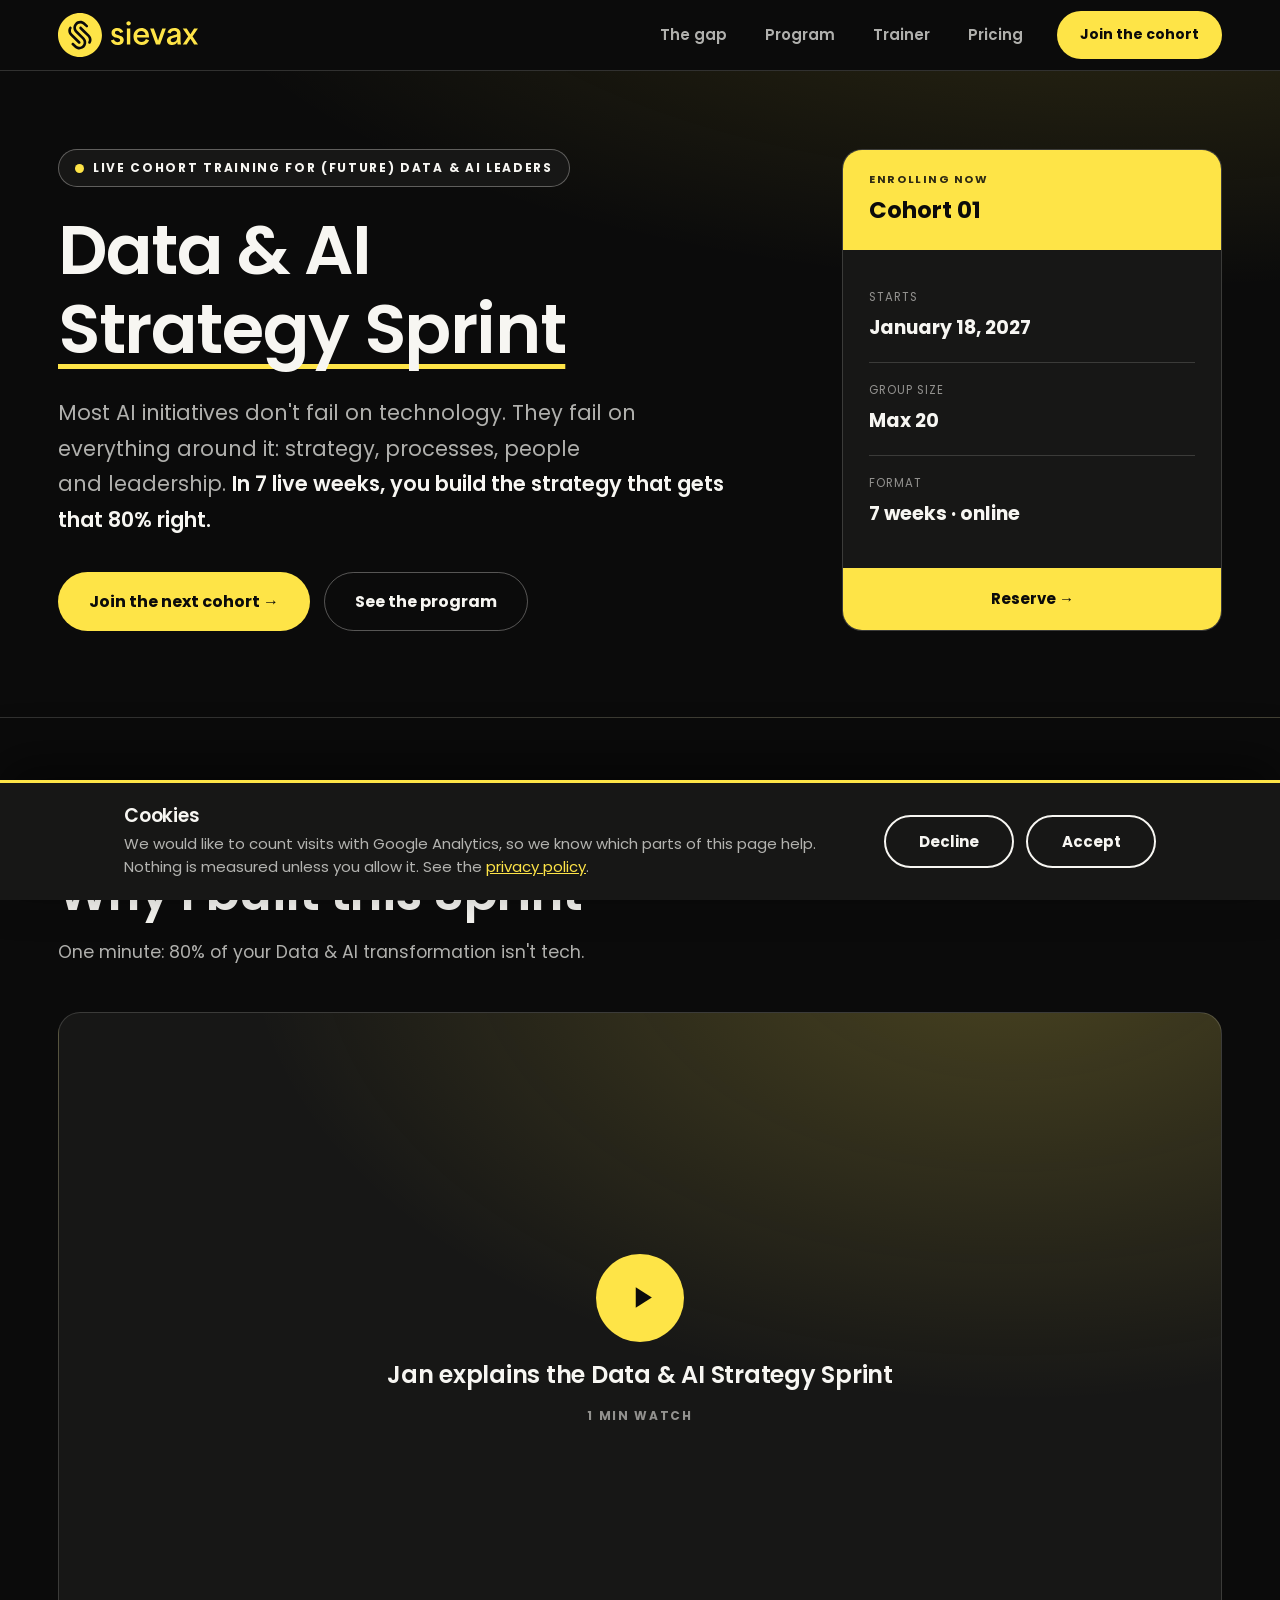
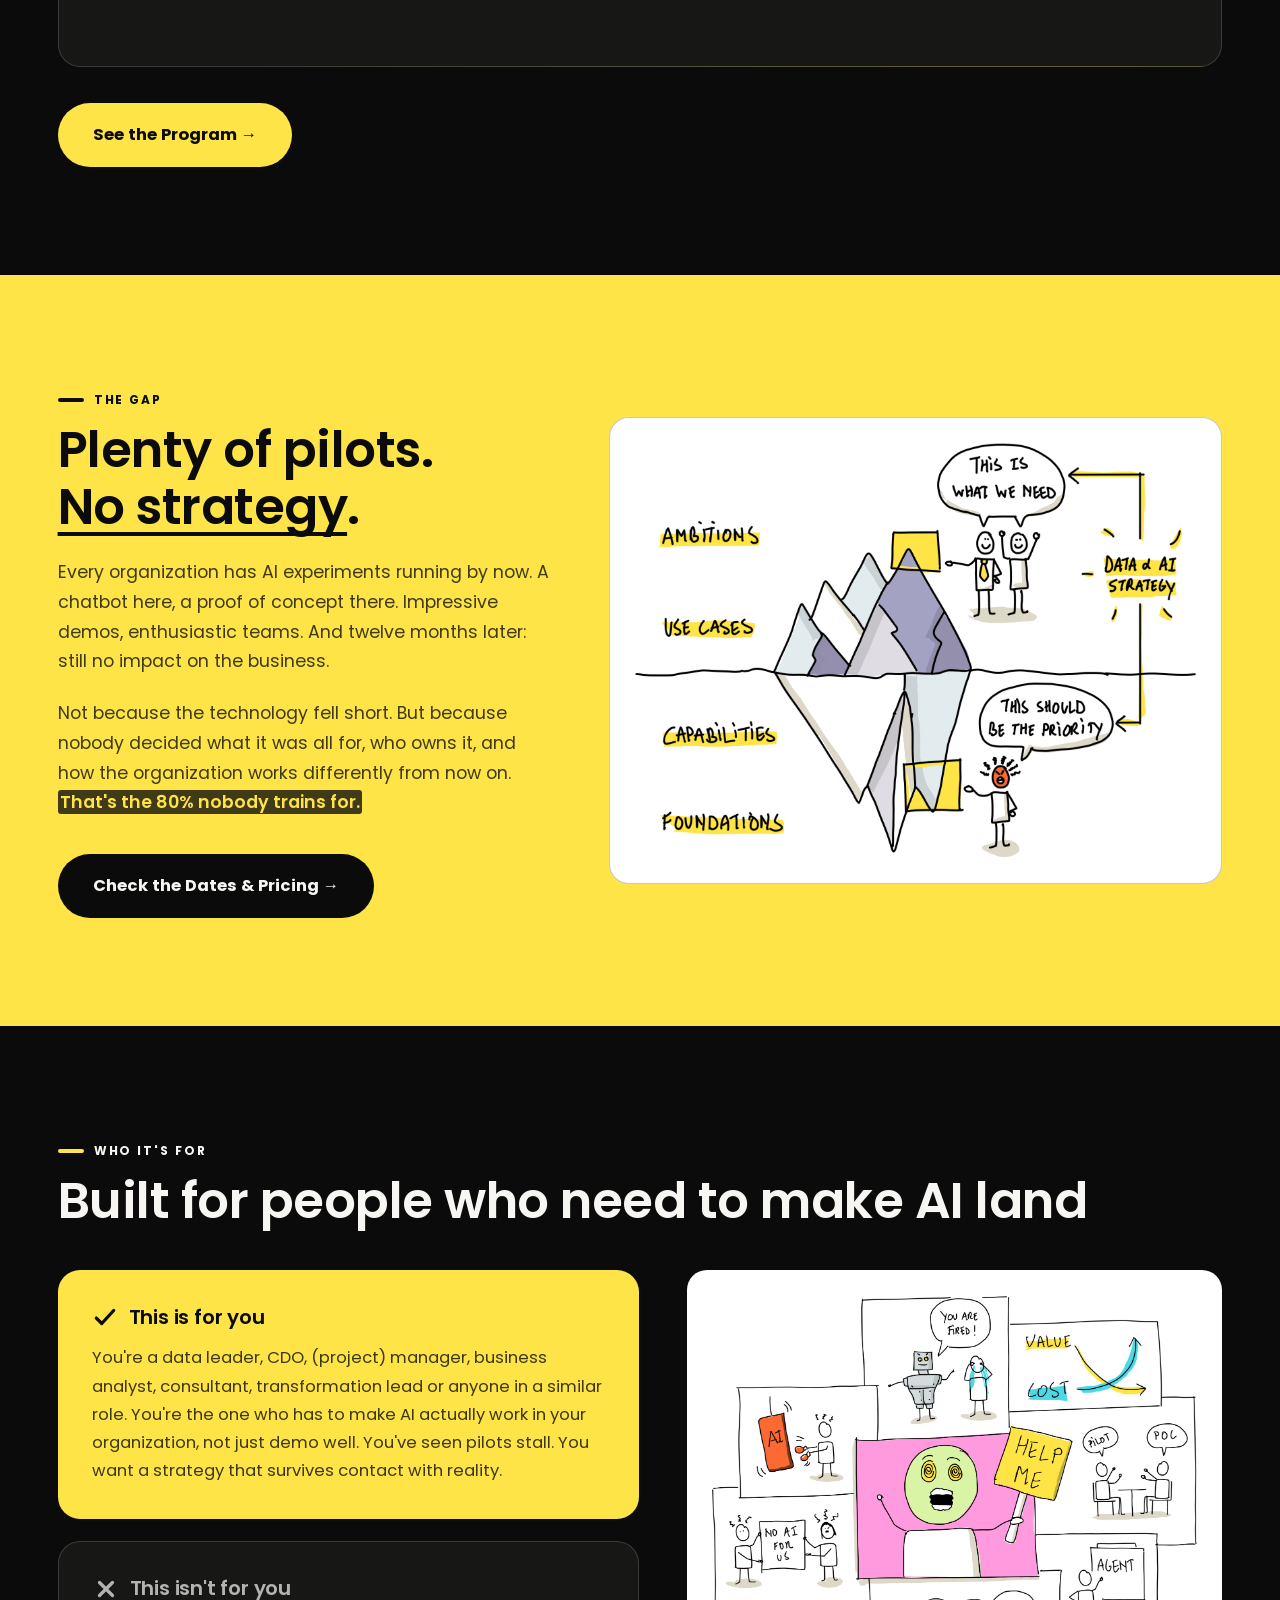
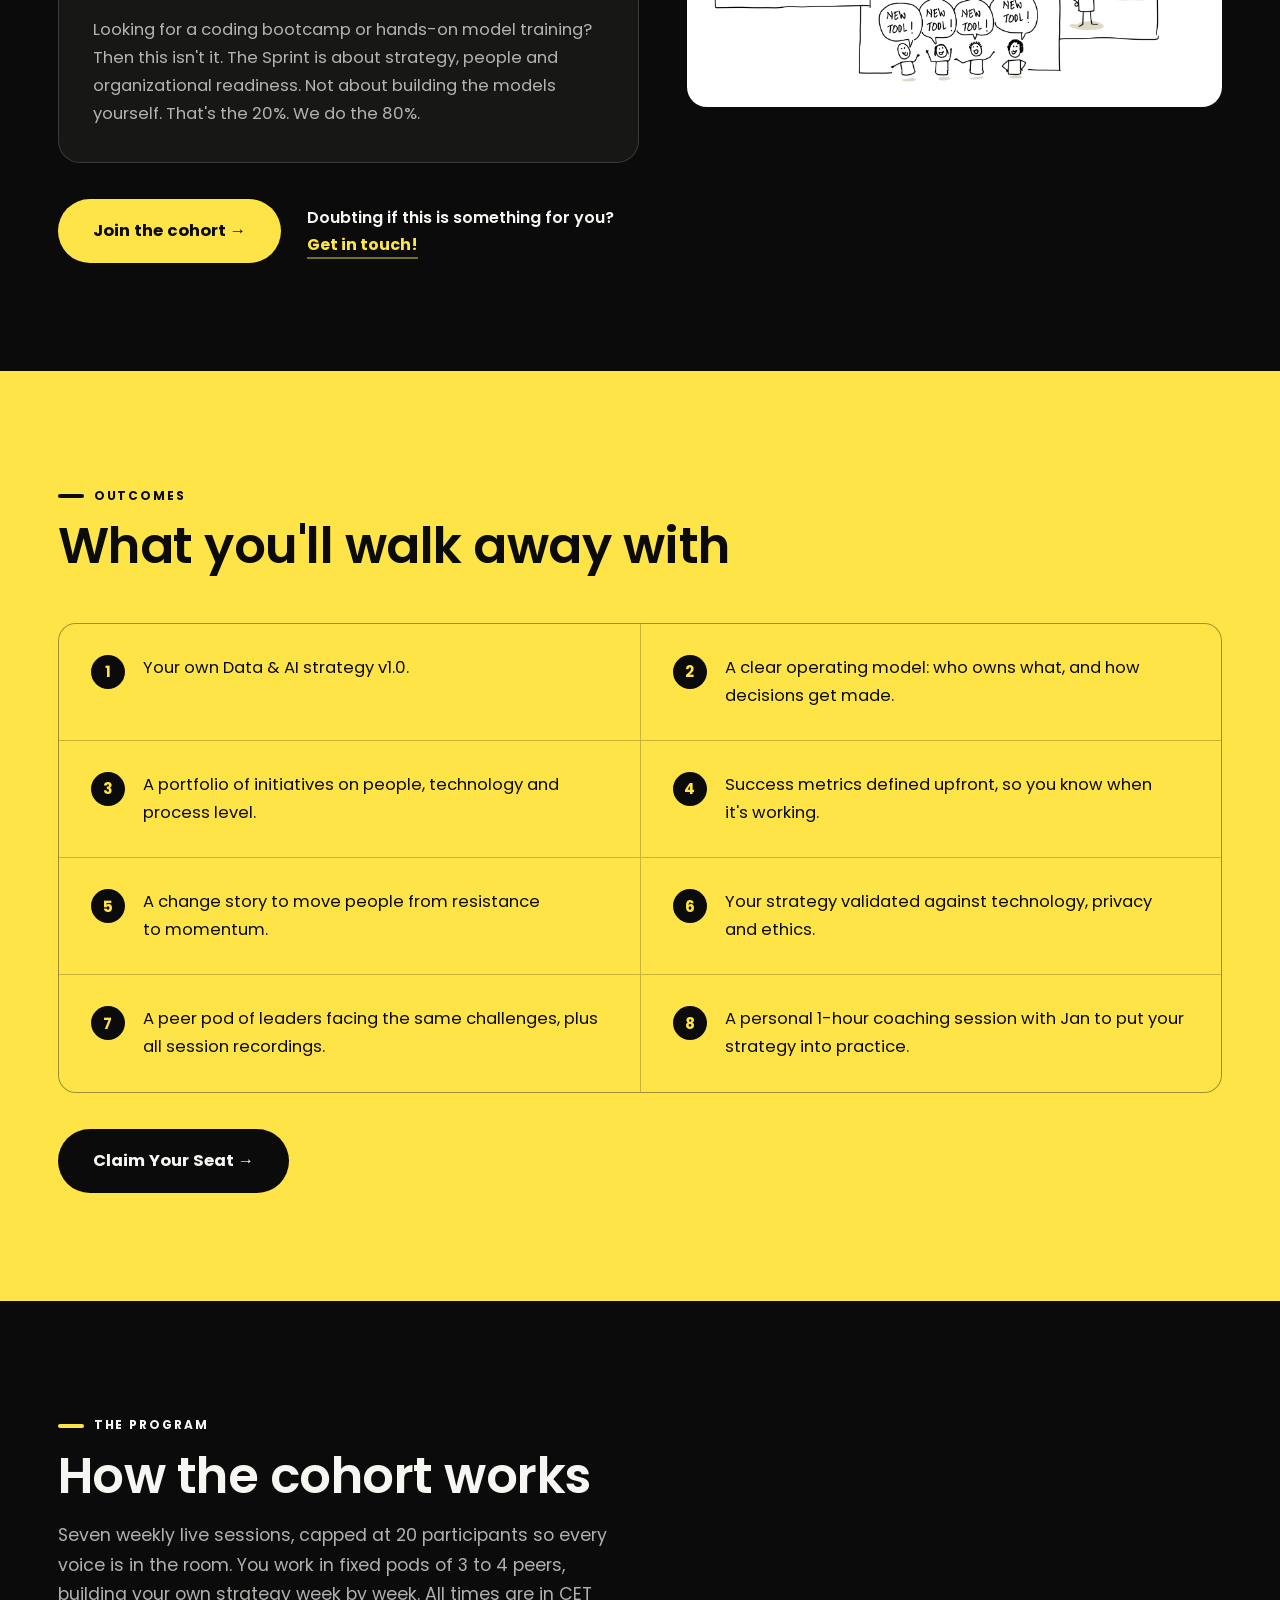
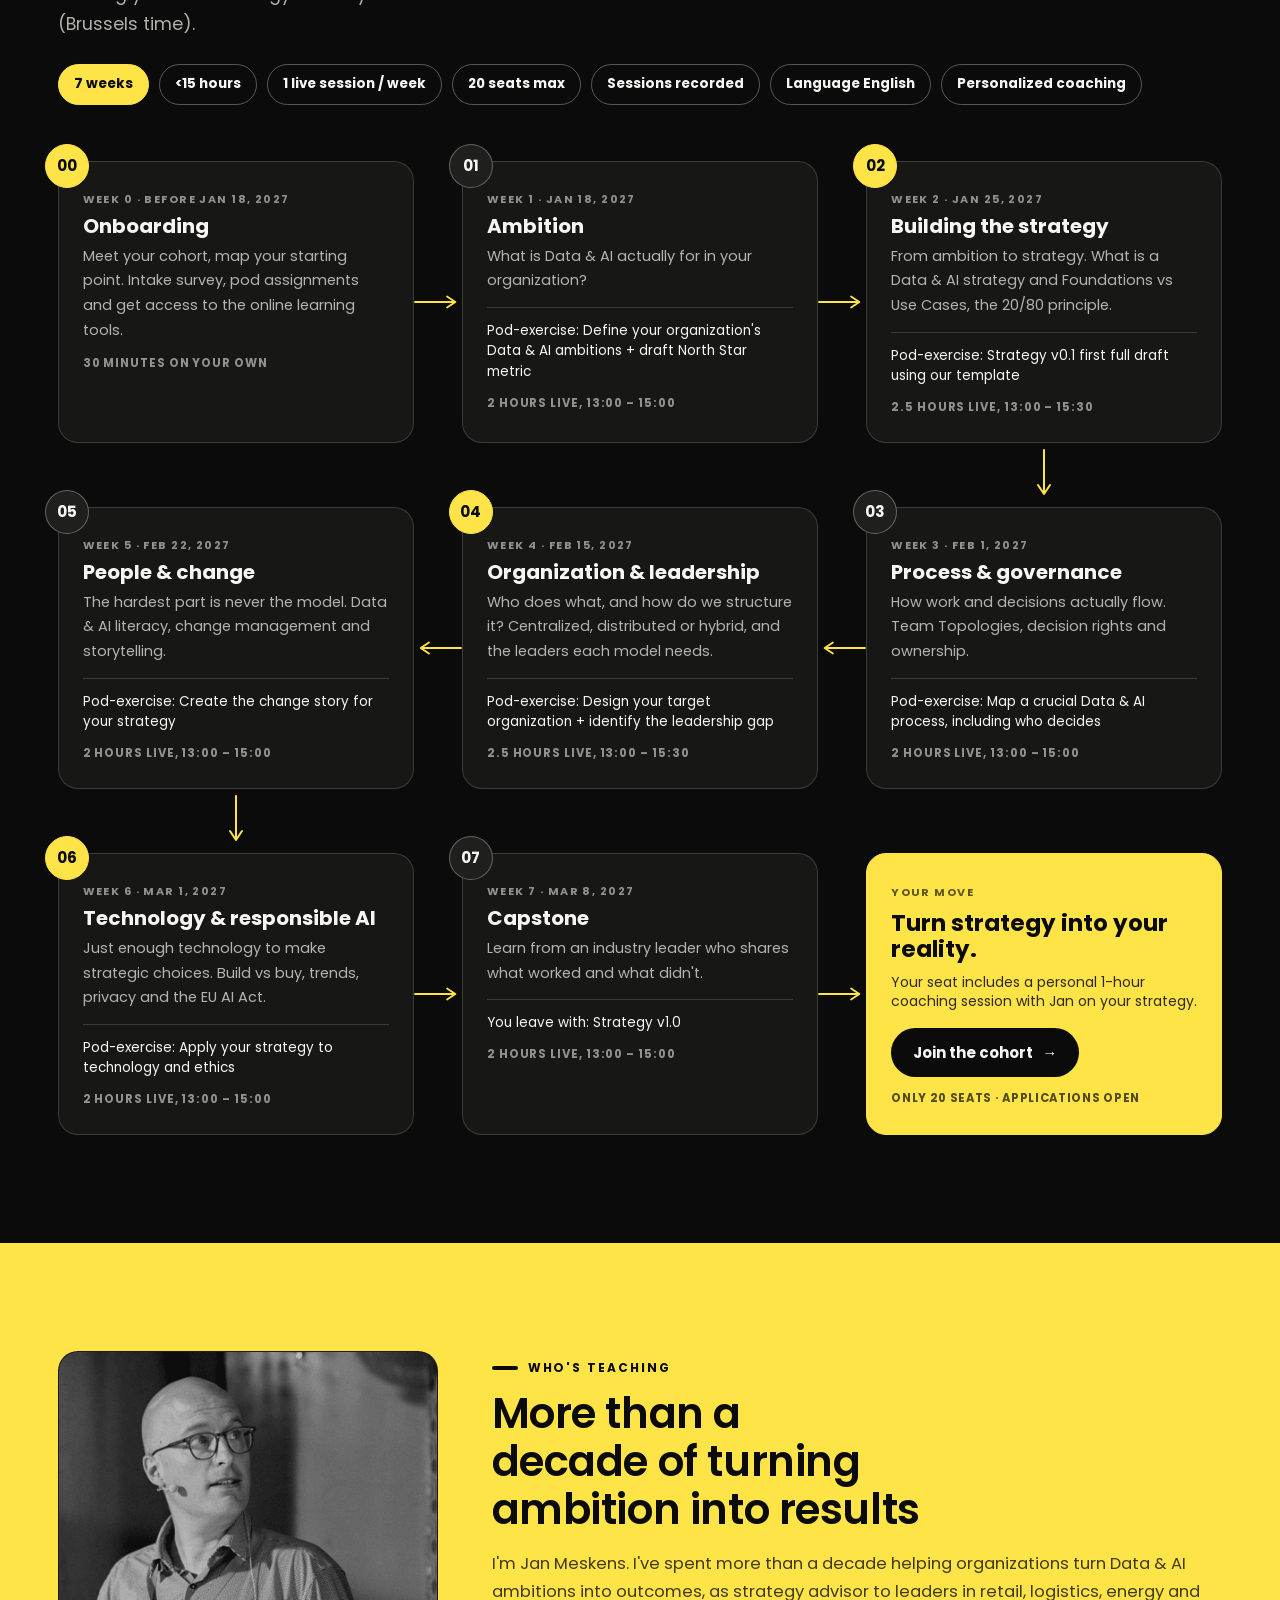
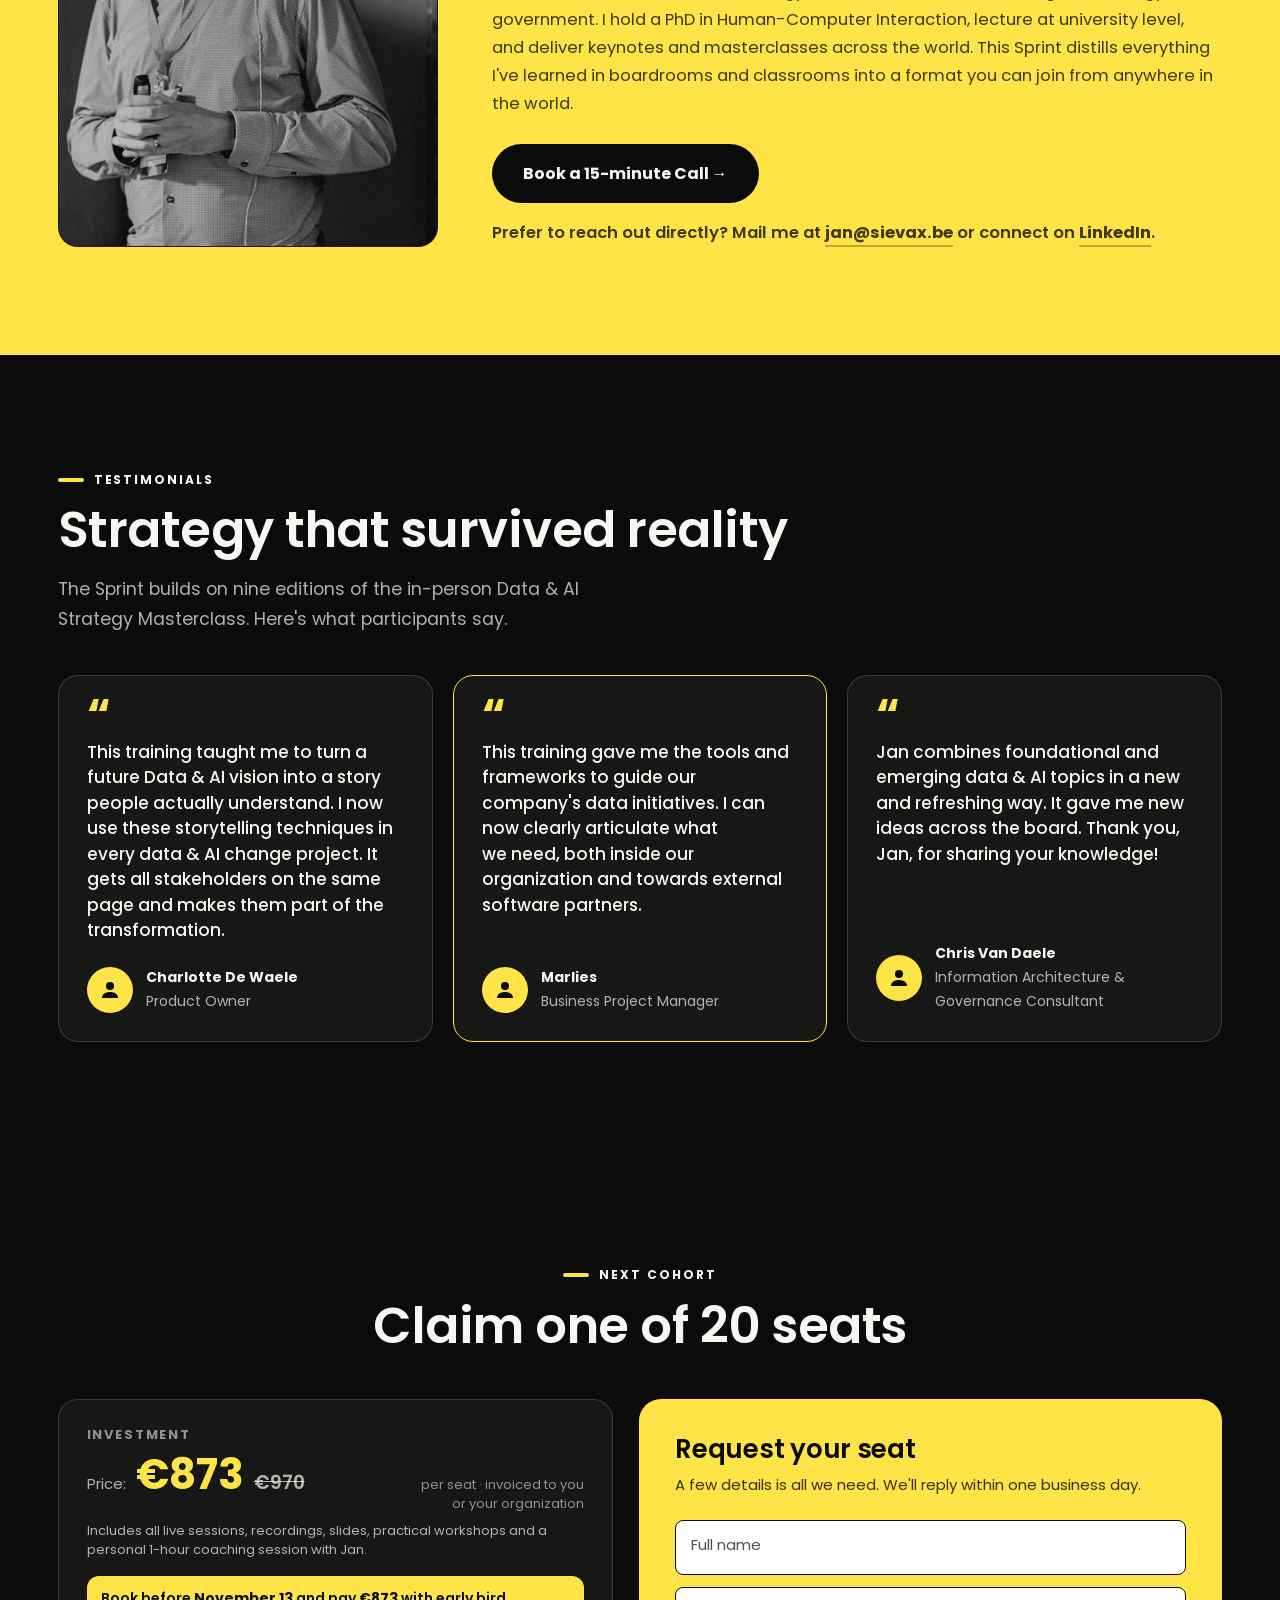
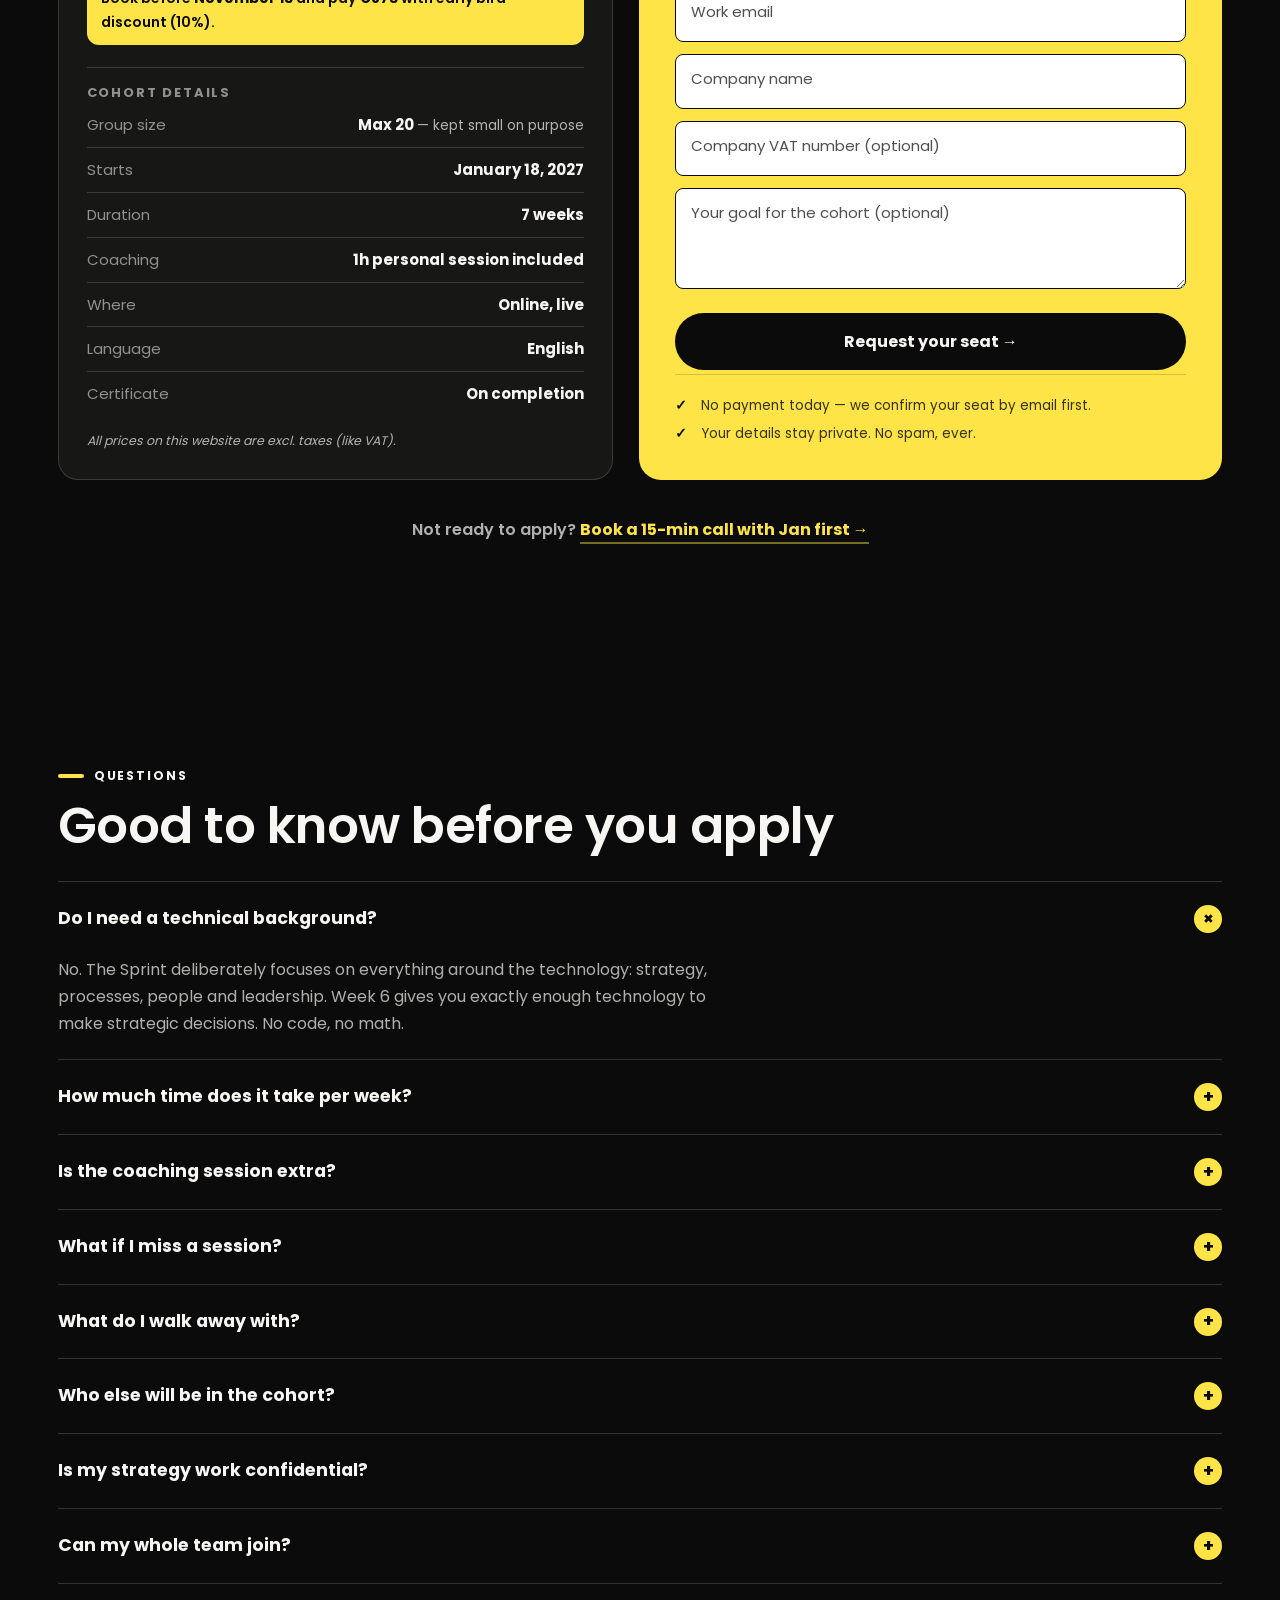
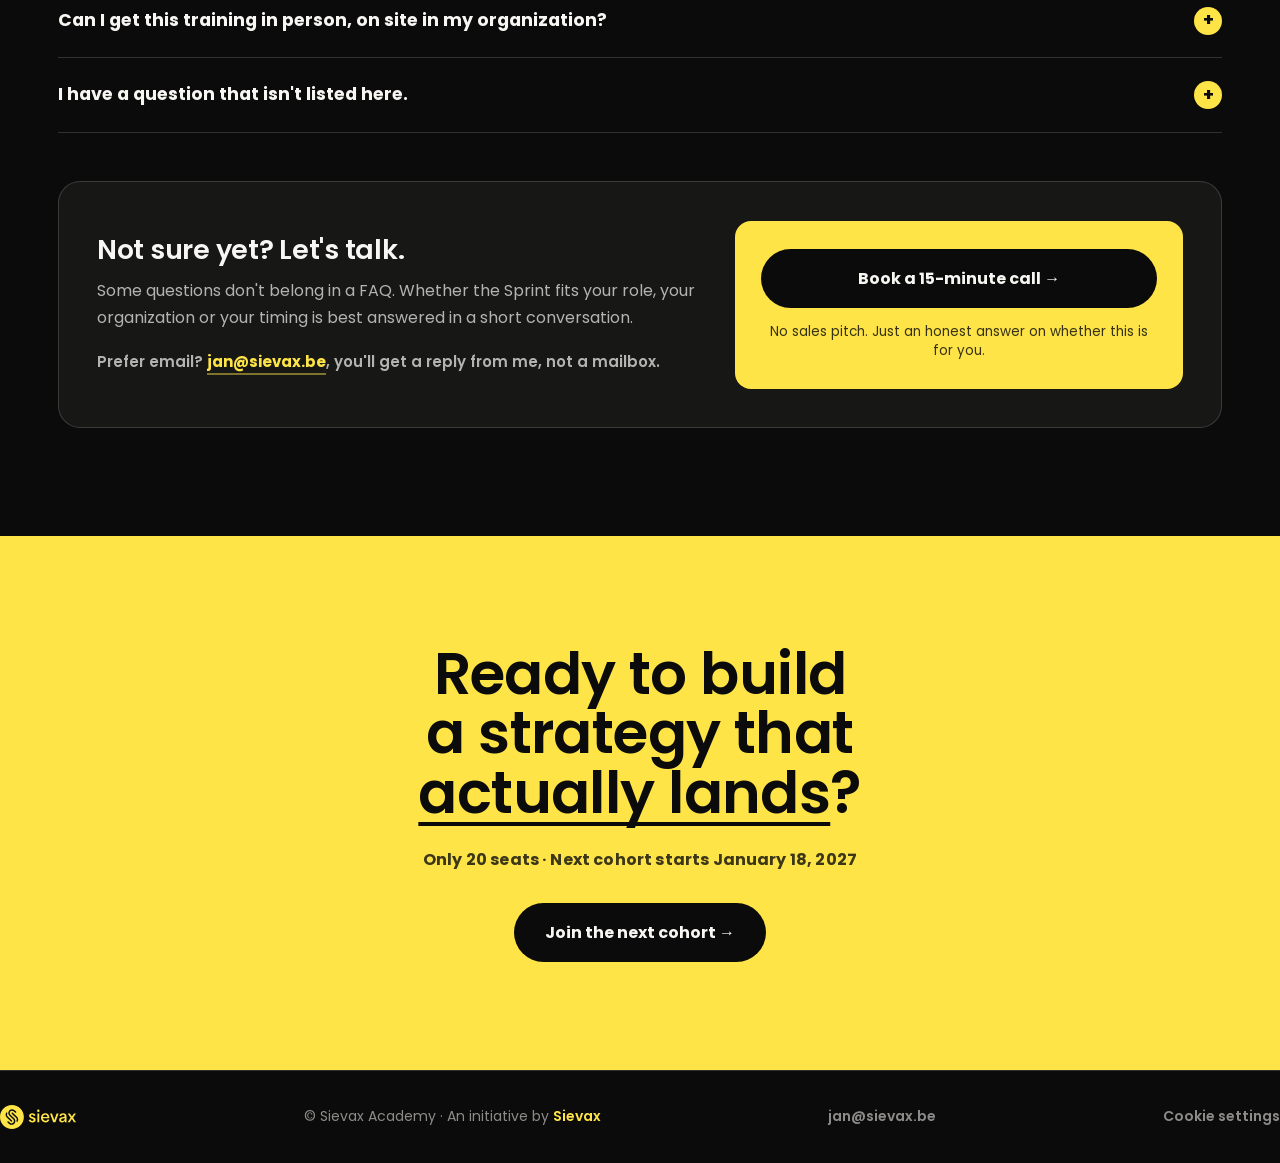
==== commit d66274e5: "Tag Personalized coaching, 8e outcome, early bird tot 13 november Co-Authored-By: Claude Opus 5.5 <n" ====
--- a/www/index.html
+++ b/www/index.html
@@ -15,17 +15,20 @@
   <!-- Dark page: colour the mobile browser chrome to match the board -->
   <meta name="theme-color" content="#0b0b0b">
 
-  <!-- Social / Open Graph — set a dedicated 1200×630 og:image before launch -->
+  <!-- Social / Open Graph — og-sievax-academy.jpg is 1200×630; it carries the start date, so remake it for a new cohort -->
   <meta property="og:type" content="website">
   <meta property="og:site_name" content="Sievax Academy">
   <meta property="og:title" content="Data &amp; AI Strategy Sprint — build a strategy that actually lands">
   <meta property="og:description" content="A live, seven-week cohort for the leaders who have to make Data &amp; AI actually land. Online, worldwide, capped at 20 seats.">
   <meta property="og:url" content="https://sievax.academy/">
-  <meta property="og:image" content="https://sievax.academy/assets/images/illustration-gap.png">
+  <meta property="og:image" content="https://sievax.academy/assets/images/og-sievax-academy.jpg">
+  <meta property="og:image:width" content="1200">
+  <meta property="og:image:height" content="630">
+  <meta property="og:image:alt" content="Data &amp; AI Strategy Sprint: 7 live weeks, max 20 seats, starts January 18, 2027. With Jan Meskens.">
   <meta name="twitter:card" content="summary_large_image">
   <meta name="twitter:title" content="Data &amp; AI Strategy Sprint — build a strategy that actually lands">
   <meta name="twitter:description" content="A live, seven-week cohort for the leaders who have to make Data &amp; AI actually land. Capped at 20 seats.">
-  <meta name="twitter:image" content="https://sievax.academy/assets/images/illustration-gap.png">
+  <meta name="twitter:image" content="https://sievax.academy/assets/images/og-sievax-academy.jpg">
 
   <!-- Type: Poppins, mirroring the live sievax.be site. Self-hosted rather than
        pulled from Google Fonts: one less render-blocking third-party request, and
@@ -100,7 +103,7 @@
             "category": "Paid",
             "availability": "https://schema.org/InStock",
             "url": "https://sievax.academy/#apply",
-            "validThrough": "2026-10-31"
+            "validThrough": "2026-11-13"
           }
         }
       },
@@ -268,11 +271,12 @@
       <div class="out-list">
         <div class="out-item"><span class="num">1</span><p>Your own Data &amp; AI strategy v1.0.</p></div>
         <div class="out-item"><span class="num">2</span><p>A clear operating model: who owns what, and how decisions get made.</p></div>
-        <div class="out-item"><span class="num">3</span><p>Success metrics defined upfront, so you know when it's working.</p></div>
-        <div class="out-item"><span class="num">4</span><p>A change story to move people from resistance to momentum.</p></div>
-        <div class="out-item"><span class="num">5</span><p>Your strategy validated against technology, privacy and ethics.</p></div>
-        <div class="out-item"><span class="num">6</span><p>A peer pod of leaders facing the same challenges, plus all session recordings.</p></div>
-        <div class="out-item"><span class="num">7</span><p>A personal 1-hour coaching session with Jan to put your strategy into practice.</p></div>
+        <div class="out-item"><span class="num">3</span><p>A portfolio of initiatives on people, technology and process level.</p></div>
+        <div class="out-item"><span class="num">4</span><p>Success metrics defined upfront, so you know when it's working.</p></div>
+        <div class="out-item"><span class="num">5</span><p>A change story to move people from resistance to momentum.</p></div>
+        <div class="out-item"><span class="num">6</span><p>Your strategy validated against technology, privacy and ethics.</p></div>
+        <div class="out-item"><span class="num">7</span><p>A peer pod of leaders facing the same challenges, plus all session recordings.</p></div>
+        <div class="out-item"><span class="num">8</span><p>A personal 1-hour coaching session with Jan to put your strategy into practice.</p></div>
       </div>
 
       <a class="btn btn-yellow mid-cta" href="#apply">Claim Your Seat &rarr;</a>
@@ -295,6 +299,7 @@
           <span class="pill">20 seats max</span>
           <span class="pill">Sessions recorded</span>
           <span class="pill">Language English</span>
+          <span class="pill">Personalized coaching</span>
         </div>
       </div>
 
@@ -375,7 +380,7 @@
               <p class="note">per seat &middot; invoiced to you or your organization</p>
             </div>
             <p class="includes">Includes all live sessions, recordings, slides, practical workshops and a personal 1-hour coaching session with Jan.</p>
-            <div class="early">Book before <strong>October&nbsp;31</strong> and pay <strong>&euro;873</strong> with early bird discount (10%).</div>
+            <div class="early">Book before <strong>November&nbsp;13</strong> and pay <strong>&euro;873</strong> with early bird discount (10%).</div>
 
             <h3 class="ic-sub">Cohort details</h3>
             <ul class="facts">
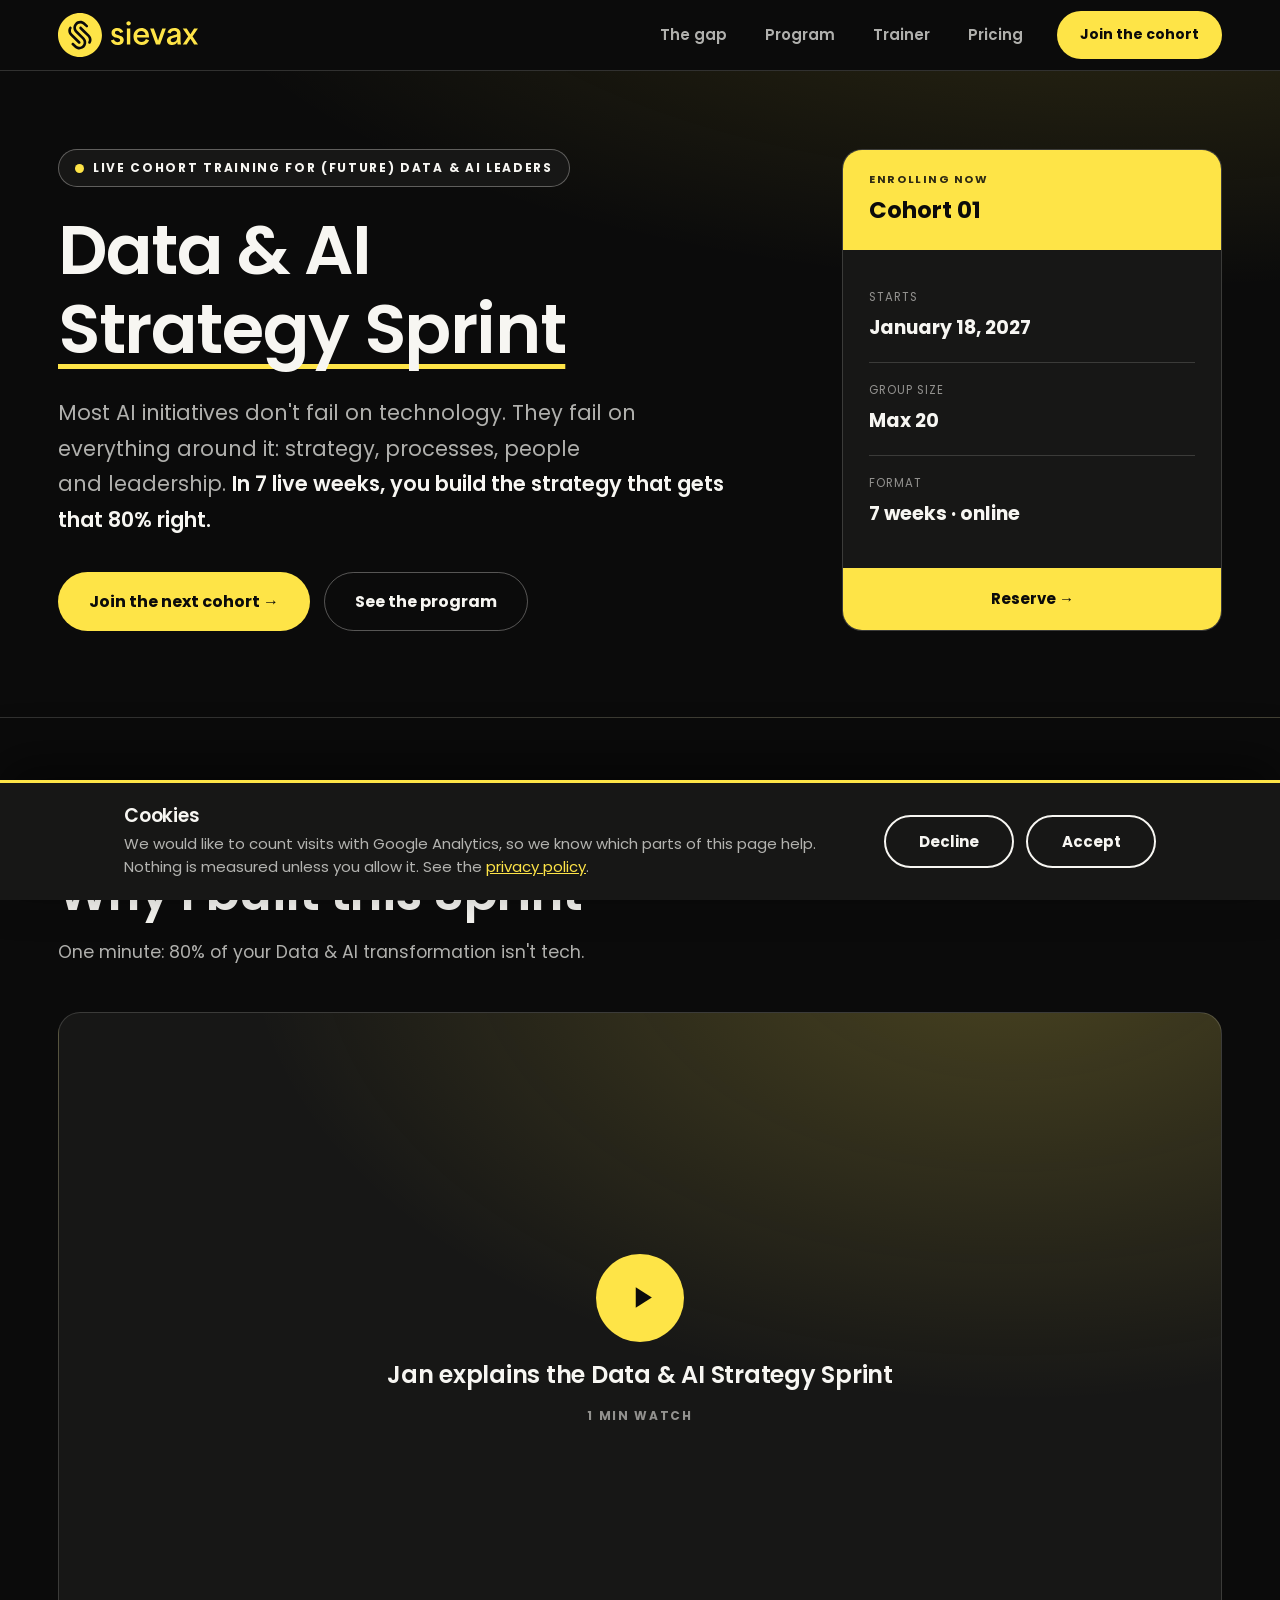
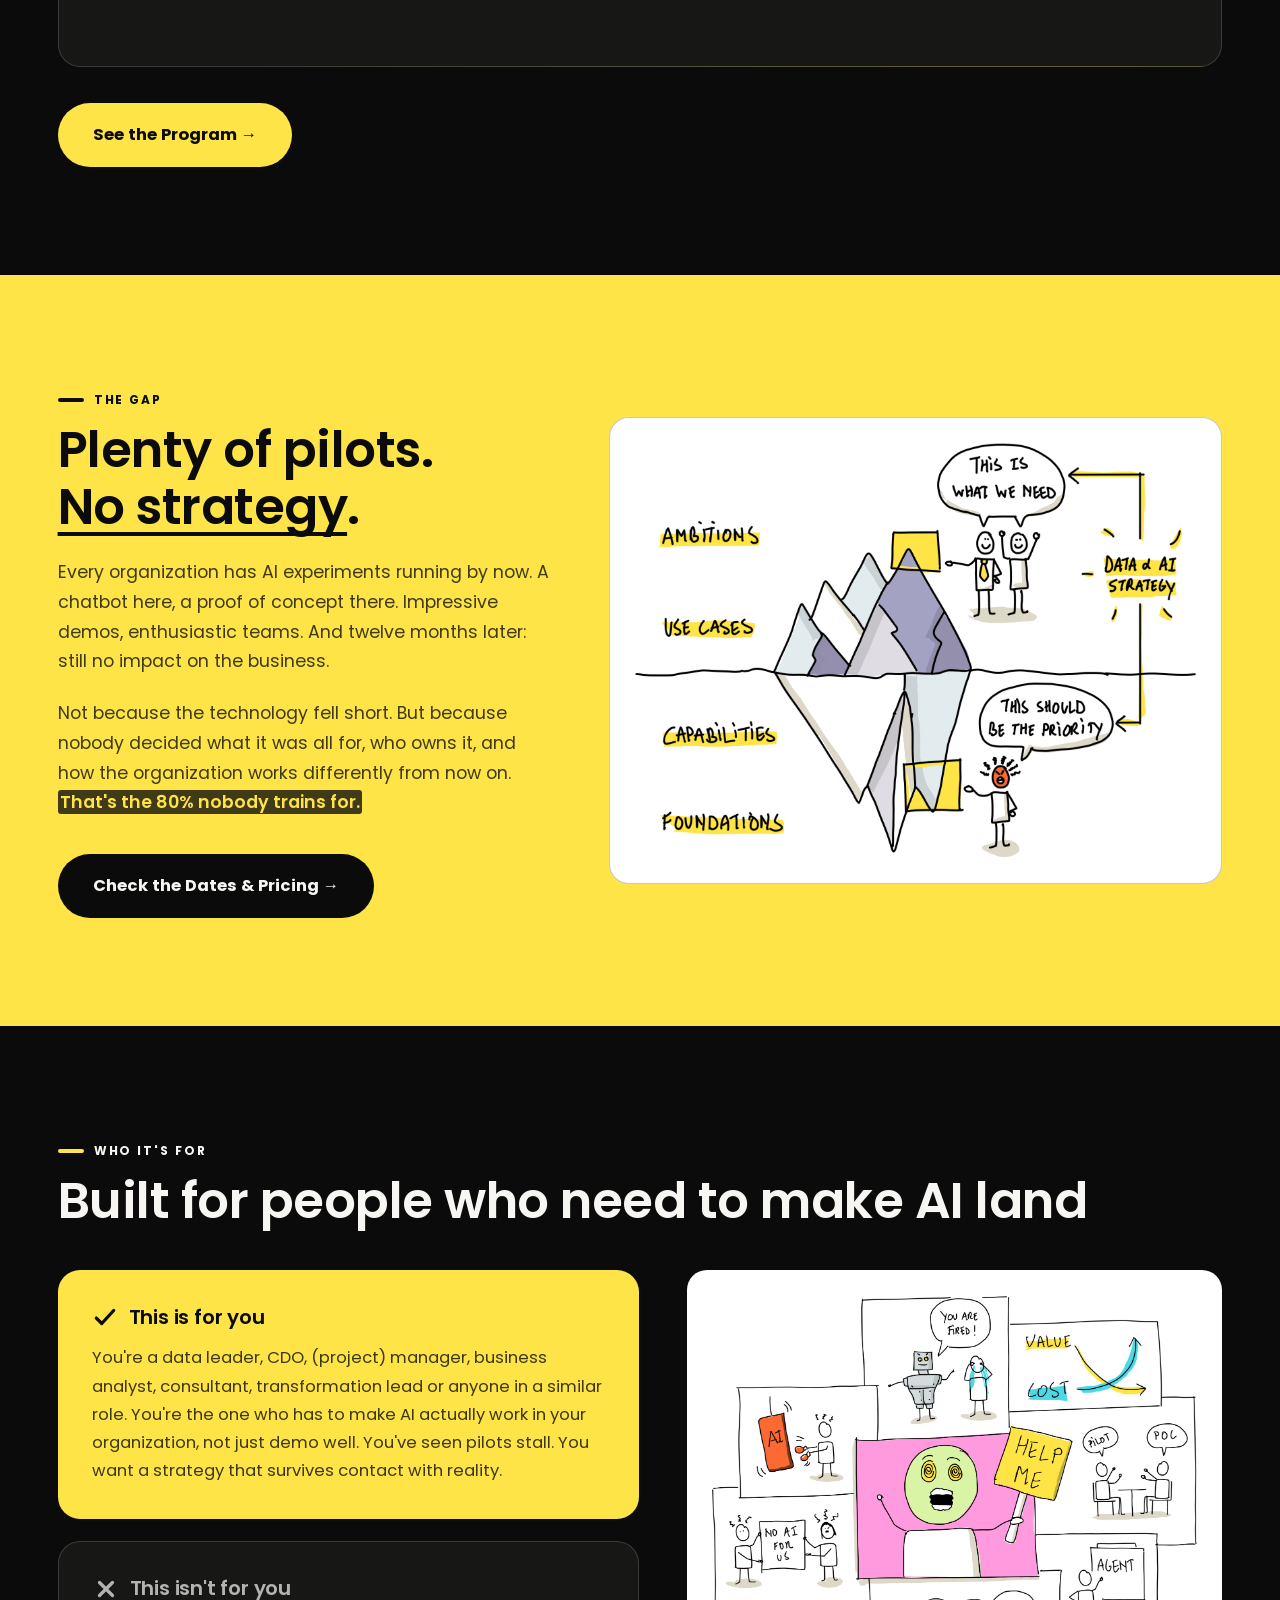
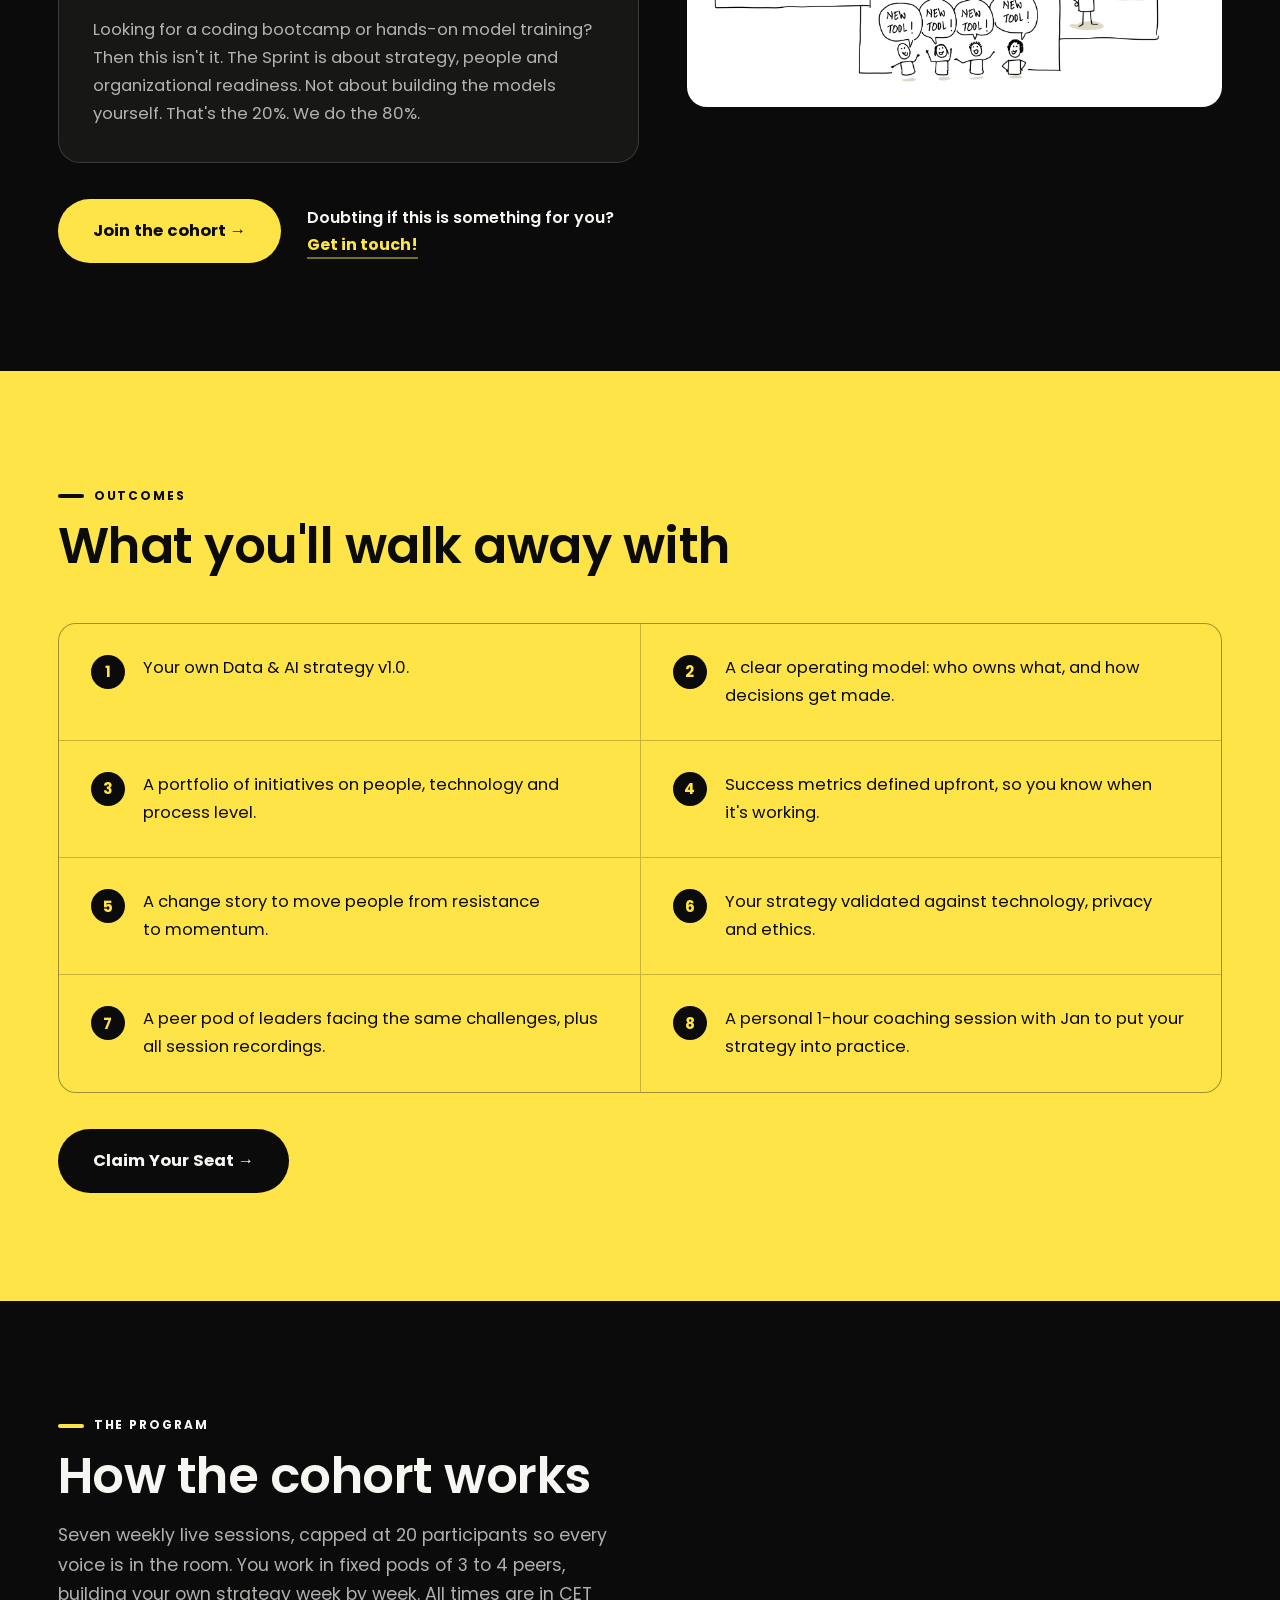
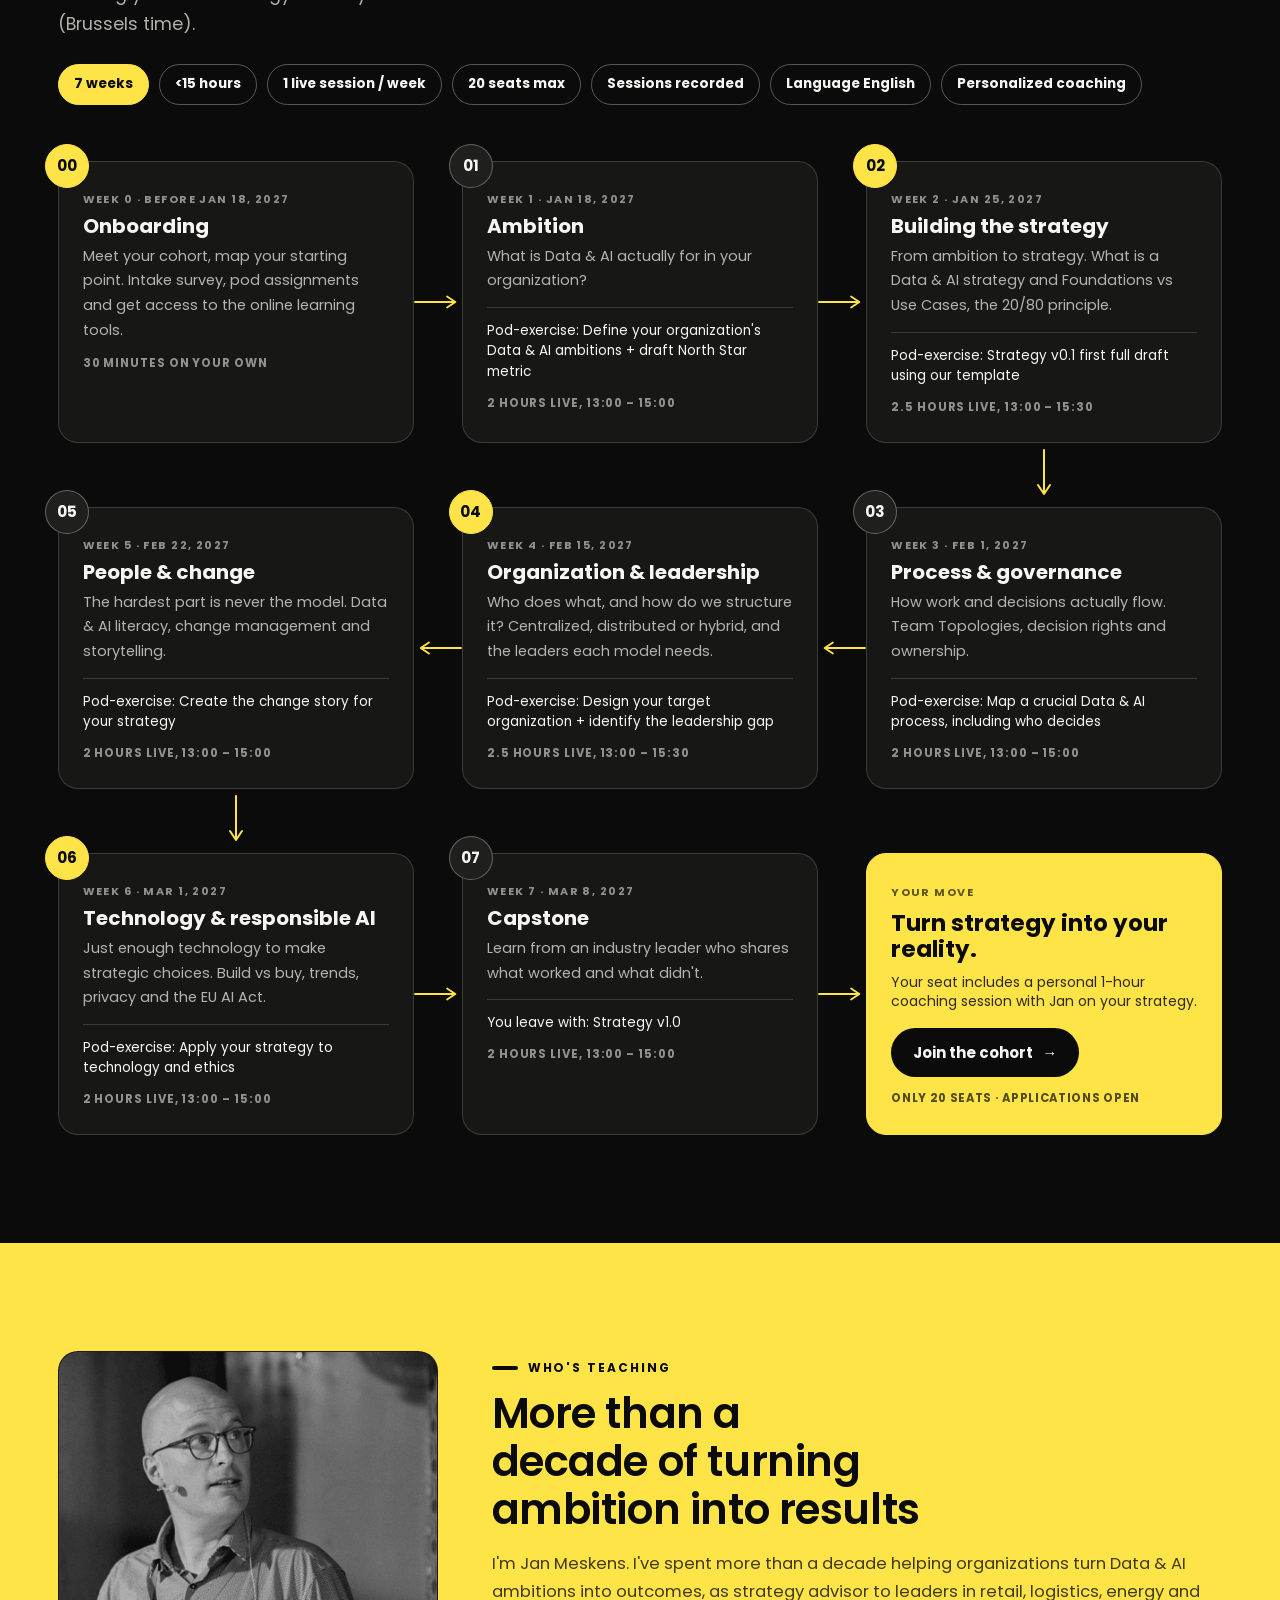
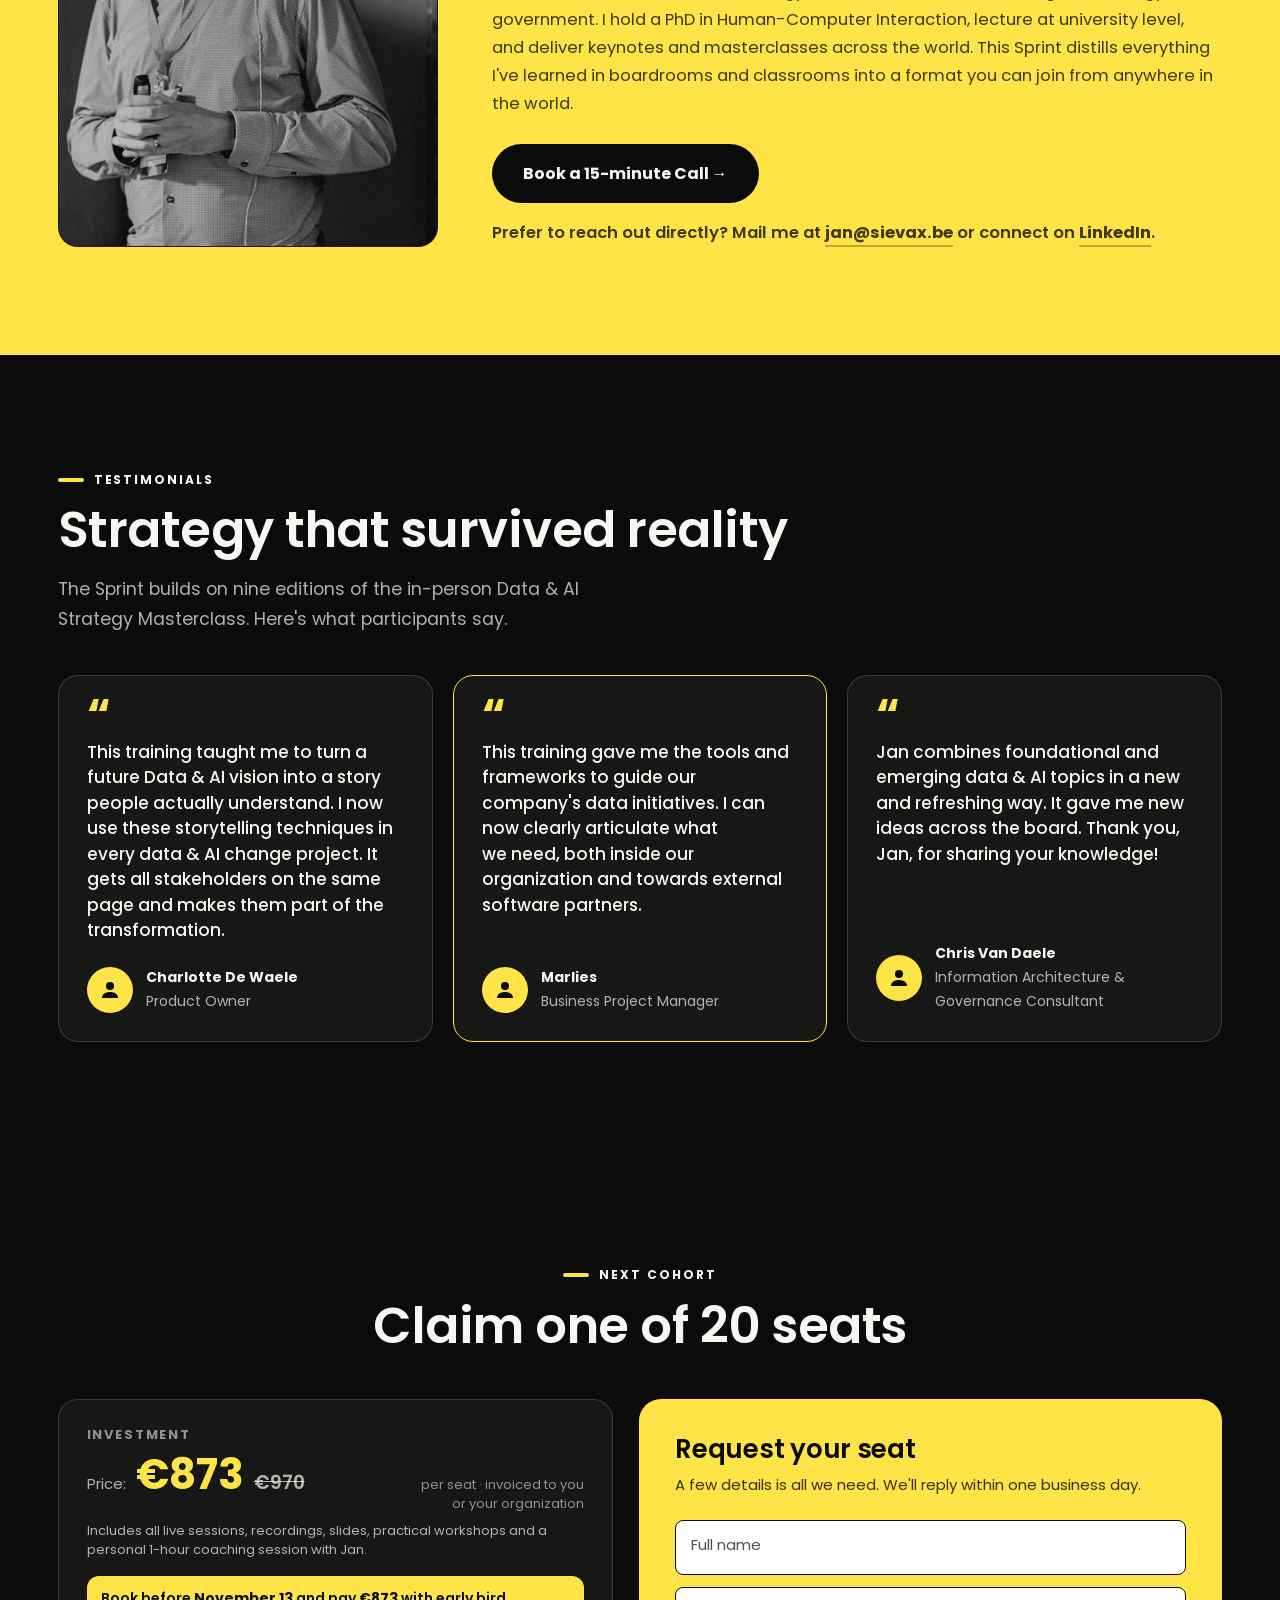
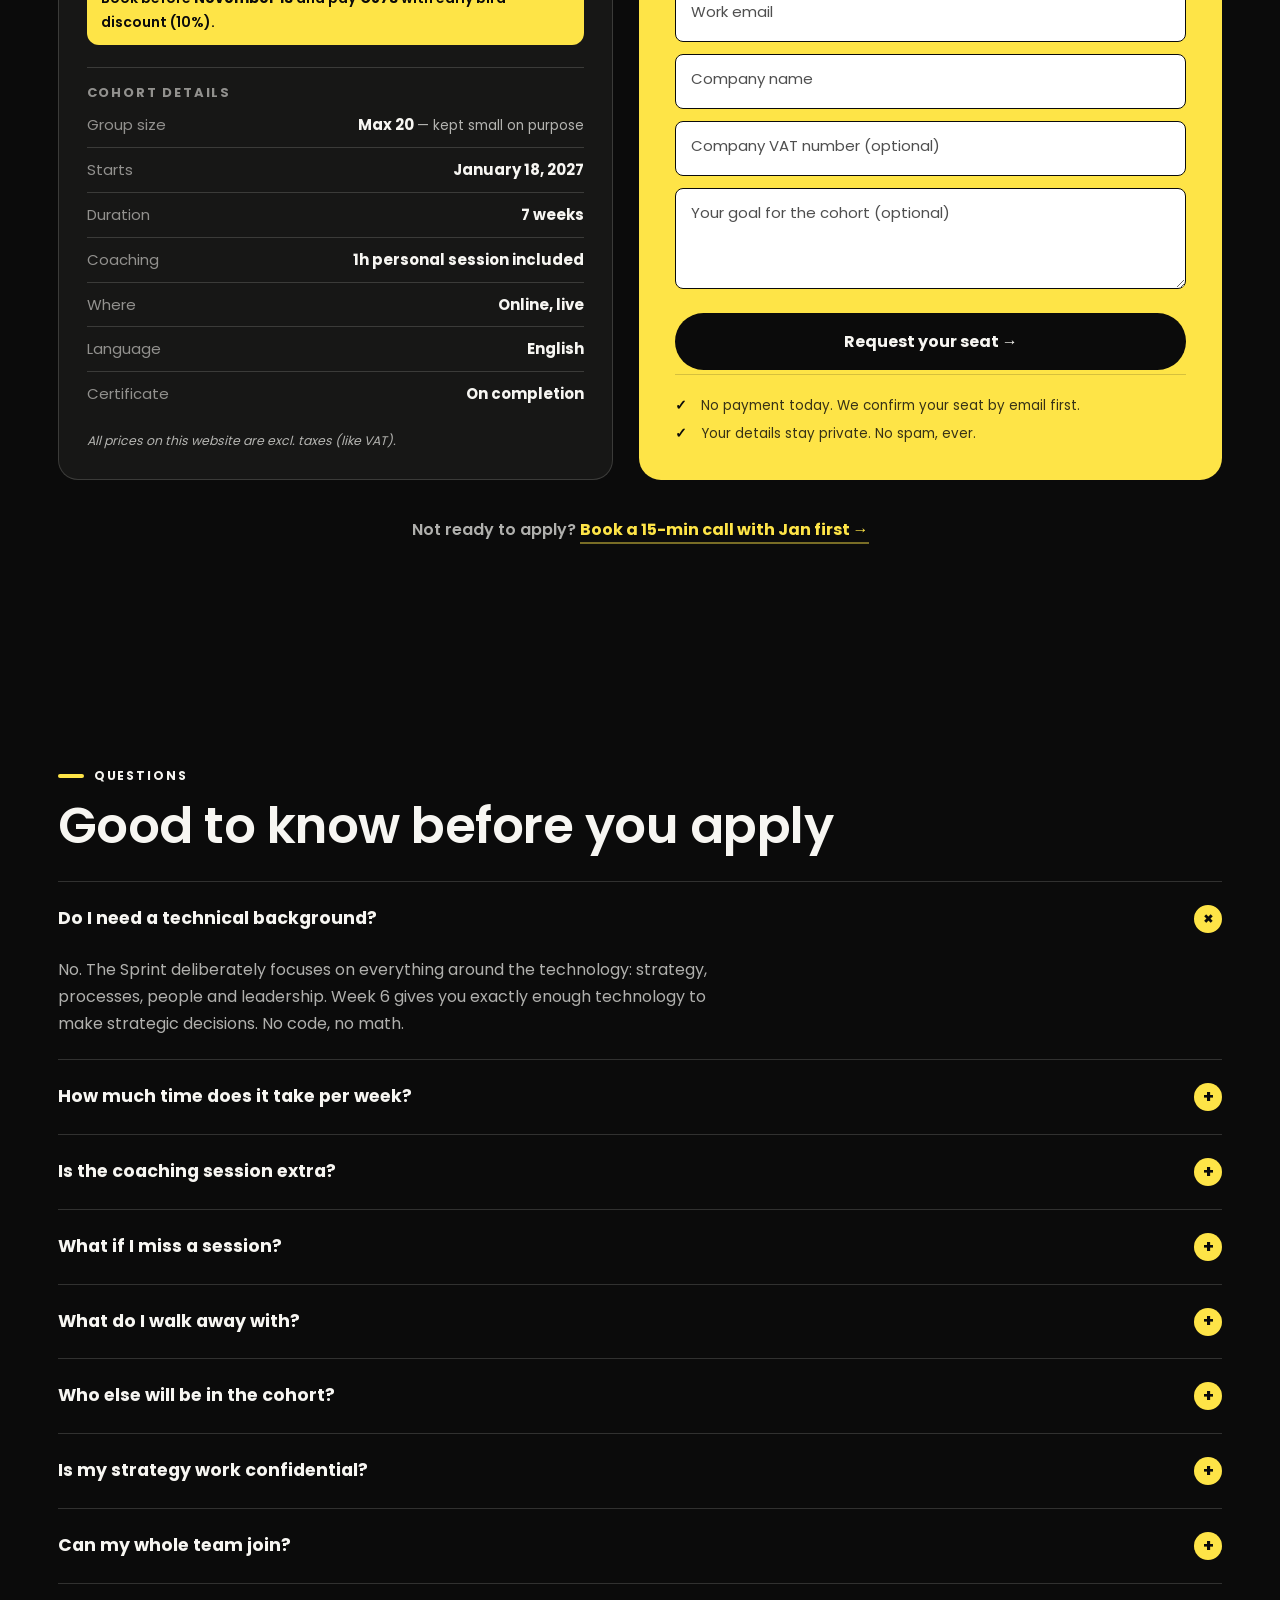
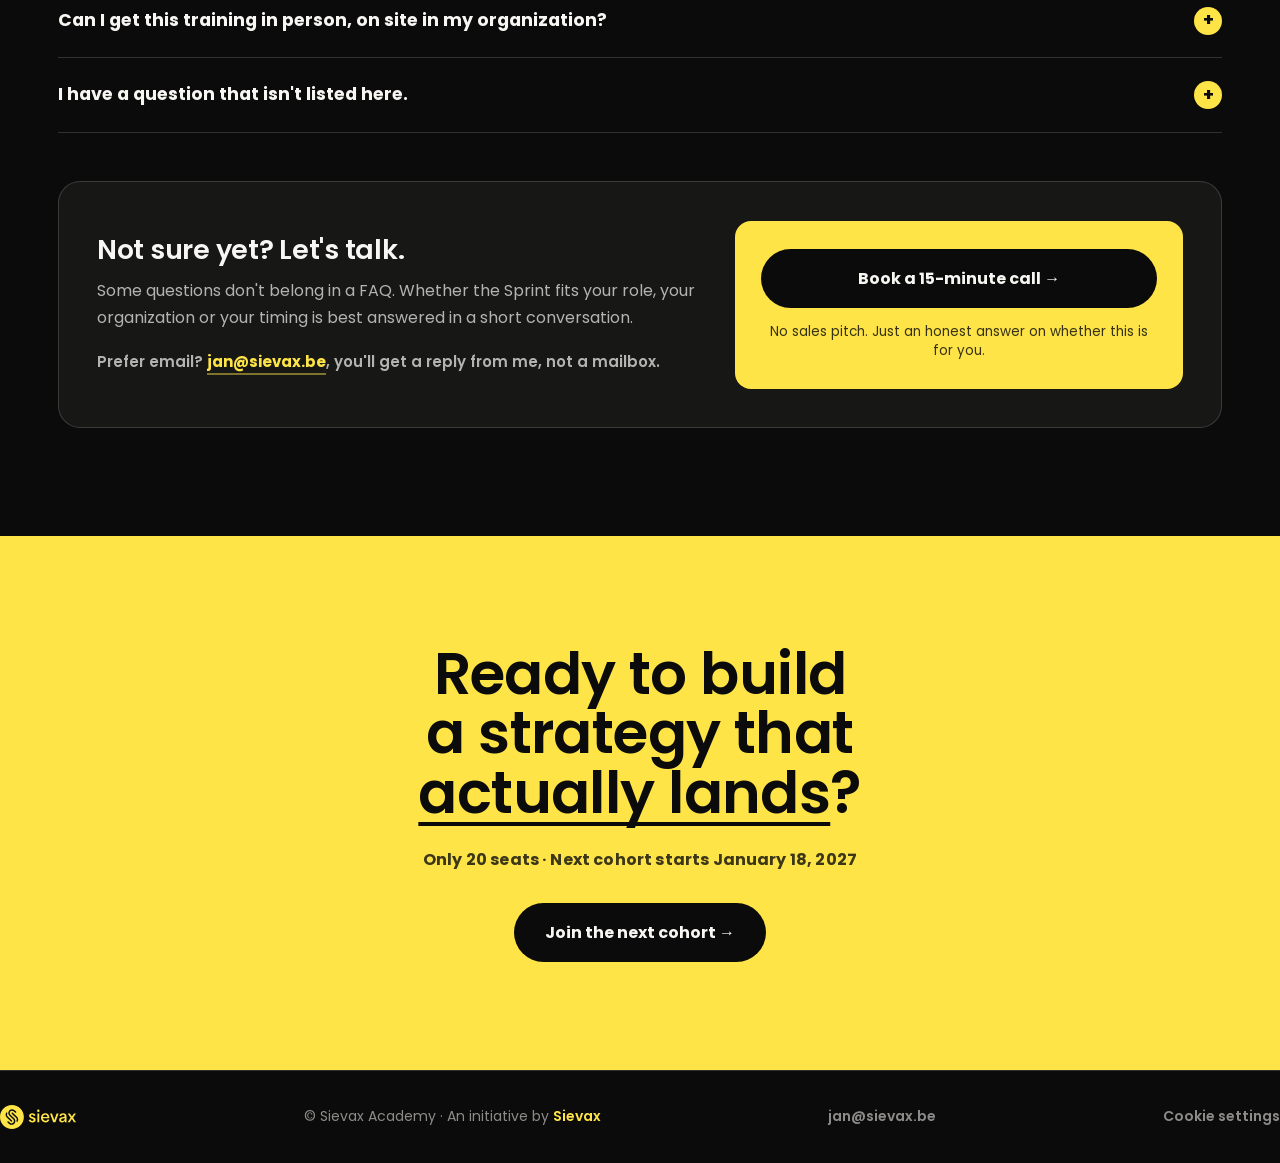
==== commit a8910458: "Em-dashes uit zichtbare copy: title, meta description, JSON-LD, aria-labels, bevestiging Co-Authored" ====
--- a/www/index.html
+++ b/www/index.html
@@ -4,8 +4,8 @@
   <meta charset="UTF-8">
   <meta name="viewport" content="width=device-width, initial-scale=1.0">
 
-  <title>Data &amp; AI Strategy Sprint — 7-week live cohort | Sievax Academy</title>
-  <meta name="description" content="A live, seven-week cohort for the leaders who have to make Data &amp; AI actually land. Strategy, processes, people and leadership — the 80% that isn't technology. Online, worldwide, capped at 20 seats.">
+  <title>Data &amp; AI Strategy Sprint: 7-week live cohort | Sievax Academy</title>
+  <meta name="description" content="A live, seven-week cohort for the leaders who have to make Data &amp; AI actually land. Strategy, processes, people and leadership: the 80% that isn't technology. Online, worldwide, capped at 20 seats.">
   <link rel="canonical" href="https://sievax.academy/">
 
   <!-- Favicons -->
@@ -18,7 +18,7 @@
   <!-- Social / Open Graph — og-sievax-academy.jpg is 1200×630; it carries the start date, so remake it for a new cohort -->
   <meta property="og:type" content="website">
   <meta property="og:site_name" content="Sievax Academy">
-  <meta property="og:title" content="Data &amp; AI Strategy Sprint — build a strategy that actually lands">
+  <meta property="og:title" content="Data &amp; AI Strategy Sprint: build a strategy that actually lands">
   <meta property="og:description" content="A live, seven-week cohort for the leaders who have to make Data &amp; AI actually land. Online, worldwide, capped at 20 seats.">
   <meta property="og:url" content="https://sievax.academy/">
   <meta property="og:image" content="https://sievax.academy/assets/images/og-sievax-academy.jpg">
@@ -26,7 +26,7 @@
   <meta property="og:image:height" content="630">
   <meta property="og:image:alt" content="Data &amp; AI Strategy Sprint: 7 live weeks, max 20 seats, starts January 18, 2027. With Jan Meskens.">
   <meta name="twitter:card" content="summary_large_image">
-  <meta name="twitter:title" content="Data &amp; AI Strategy Sprint — build a strategy that actually lands">
+  <meta name="twitter:title" content="Data &amp; AI Strategy Sprint: build a strategy that actually lands">
   <meta name="twitter:description" content="A live, seven-week cohort for the leaders who have to make Data &amp; AI actually land. Capped at 20 seats.">
   <meta name="twitter:image" content="https://sievax.academy/assets/images/og-sievax-academy.jpg">
 
@@ -77,7 +77,7 @@
         "@id": "https://sievax.academy/#course",
         "name": "Data & AI Strategy Sprint",
         "url": "https://sievax.academy/",
-        "description": "A live, seven-week cohort for the leaders who have to make Data & AI actually land. Most AI initiatives don't fail on technology — they fail on strategy, processes, people and leadership. In seven live weeks you build the strategy that gets that 80% right. Every participant also gets a personal 1-hour coaching session with Jan.",
+        "description": "A live, seven-week cohort for the leaders who have to make Data & AI actually land. Most AI initiatives don't fail on technology. They fail on strategy, processes, people and leadership. In seven live weeks you build the strategy that gets that 80% right. Every participant also gets a personal 1-hour coaching session with Jan.",
         "inLanguage": "en",
         "provider": { "@id": "https://sievax.academy/#organization" },
         "educationalLevel": "Professional",
@@ -134,7 +134,7 @@
 <!-- ========================= NAVIGATION ========================= -->
 <nav>
   <div class="wrap nav-inner">
-    <a href="#top" aria-label="Sievax Academy — home">
+    <a href="#top" aria-label="Sievax Academy home">
       <!-- Yellow lockup: the black-glyph version disappears on the dark board -->
       <img class="logo" src="assets/logos/SVG/logo - geel.svg" alt="Sievax Academy">
     </a>
@@ -315,7 +315,7 @@
         <div class="stop dn"><span class="no">05</span><div class="wk">Week 5 &middot; Feb 22, 2027</div><div class="t">People &amp; change</div><div class="d">The hardest part is never the model. Data &amp; AI literacy, change management and storytelling.</div><div class="pod">Pod-exercise: Create the change story for your strategy</div><div class="dur">2 hours live, 13:00 &ndash; 15:00</div></div>
         <div class="stop r"><span class="no">06</span><div class="wk">Week 6 &middot; Mar 1, 2027</div><div class="t">Technology &amp; responsible AI</div><div class="d">Just enough technology to make strategic choices. Build vs buy, trends, privacy and the EU AI Act.</div><div class="pod">Pod-exercise: Apply your strategy to technology and ethics</div><div class="dur">2 hours live, 13:00 &ndash; 15:00</div></div>
         <div class="stop r"><span class="no">07</span><div class="wk">Week 7 &middot; Mar 8, 2027</div><div class="t">Capstone</div><div class="d">Learn from an industry leader who shares what worked and what didn't.</div><div class="pod">You leave with: Strategy v1.0</div><div class="dur">2 hours live, 13:00 &ndash; 15:00</div></div>
-        <a class="stop cta" href="#apply" aria-label="Join the cohort — apply now"><div class="cta-k">Your move</div><div class="cta-t">Turn strategy into your reality.</div><div class="cta-coach">Your seat includes a personal 1-hour coaching session with Jan on your strategy.</div><div class="cta-btn">Join the cohort <span aria-hidden="true">&rarr;</span></div><div class="cta-seats">Only 20 seats &middot; Applications open</div></a>
+        <a class="stop cta" href="#apply" aria-label="Join the cohort, apply now"><div class="cta-k">Your move</div><div class="cta-t">Turn strategy into your reality.</div><div class="cta-coach">Your seat includes a personal 1-hour coaching session with Jan on your strategy.</div><div class="cta-btn">Join the cohort <span aria-hidden="true">&rarr;</span></div><div class="cta-seats">Only 20 seats &middot; Applications open</div></a>
       </div>
     </div>
   </section>
@@ -410,10 +410,12 @@
             See docs/BREVO.md.
           -->
           <form id="leadForm" action="api/lead.php" method="POST">
-            <!-- honeypot: hidden from humans, catches spam bots -->
-            <input type="text" name="_gotcha" tabindex="-1" autocomplete="off" style="position:absolute;left:-9999px" aria-hidden="true">
-            <!-- render timestamp: a submit within 2s of load is a bot -->
-            <input type="hidden" name="_ts" id="f-ts" value="0">
+            <!-- honeypot: hidden from humans, catches spam bots. Meaningless name, no
+                 label and display:none, so browser autofill leaves it alone (the old
+                 off-screen "_gotcha" field got autofilled by Edge). -->
+            <div style="display:none" aria-hidden="true"><input type="text" name="hp_x7q" tabindex="-1" autocomplete="off"></div>
+            <!-- seconds between page load and submit, measured by js/main.js -->
+            <input type="hidden" name="_elapsed" id="f-elapsed" value="">
 
             <div class="field">
               <input id="f-name" name="name" required placeholder=" ">
@@ -443,14 +445,14 @@
           <!-- Revealed by js/main.js after a successful submit -->
           <div class="success" id="leadSuccess" role="status" aria-live="polite" tabindex="-1">
             <div class="check">&#10003;</div>
-            <h3>Thanks — you're on the list.</h3>
+            <h3>Thanks, you're on the list.</h3>
             <p>We'll email you within one business day.</p>
           </div>
 
           <!-- Reassurance footer — fills the card to match the left column and
                earns the space with low-friction trust signals. -->
           <ul class="form-reassure">
-            <li>No payment today — we confirm your seat by email first.</li>
+            <li>No payment today. We confirm your seat by email first.</li>
             <li>Your details stay private. No spam, ever.</li>
           </ul>
         </div>
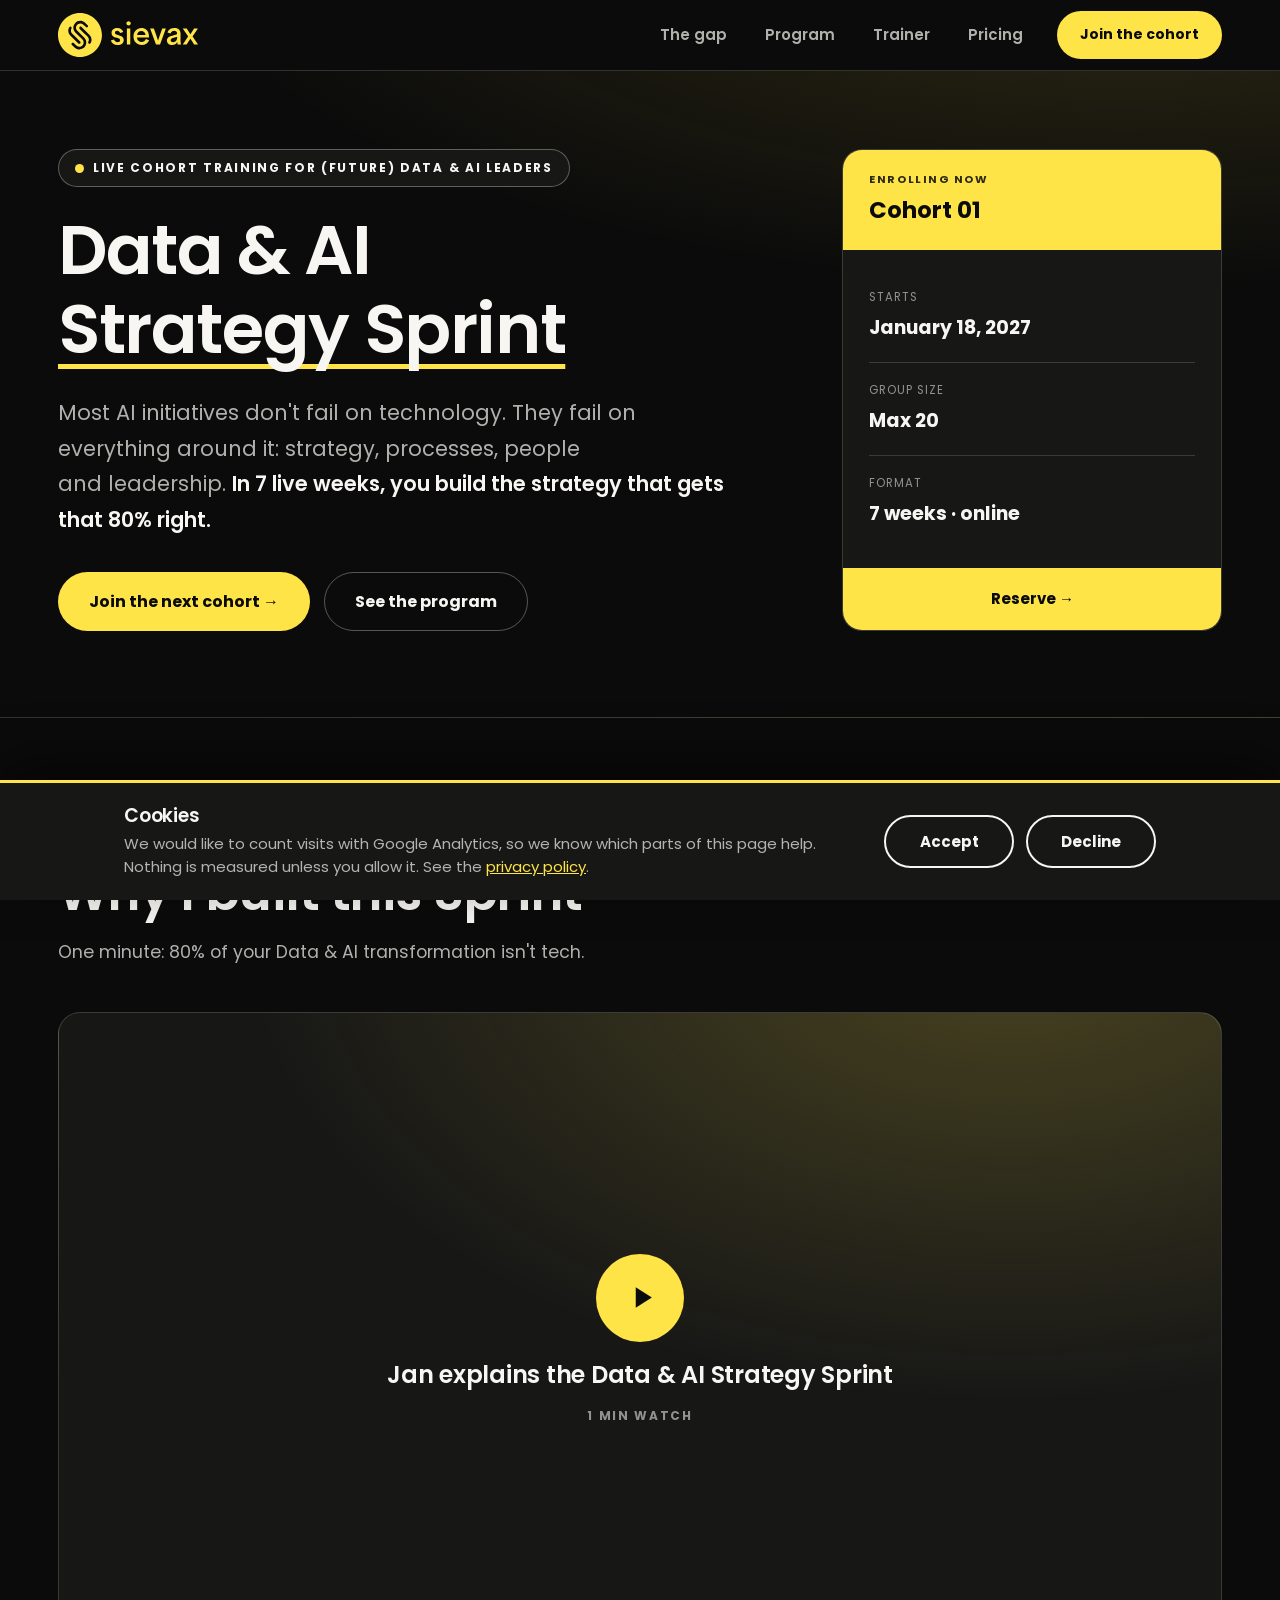
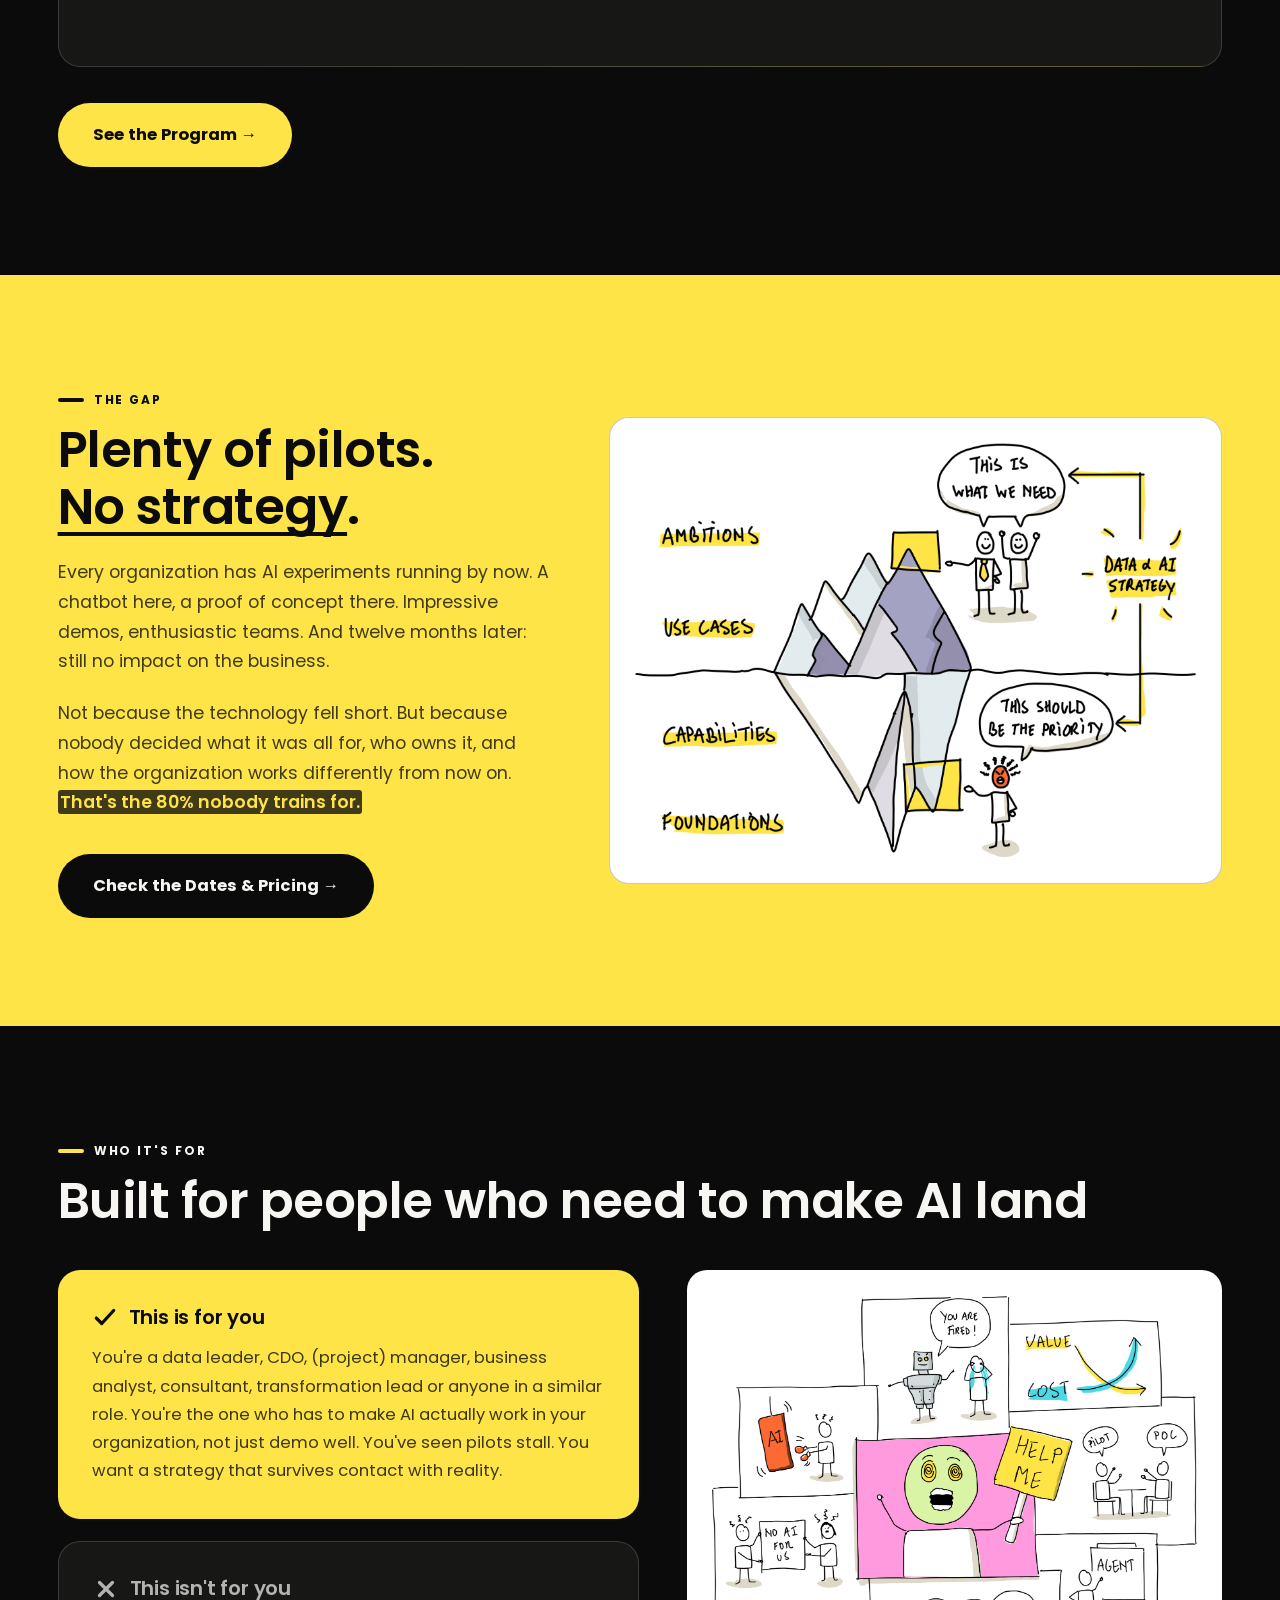
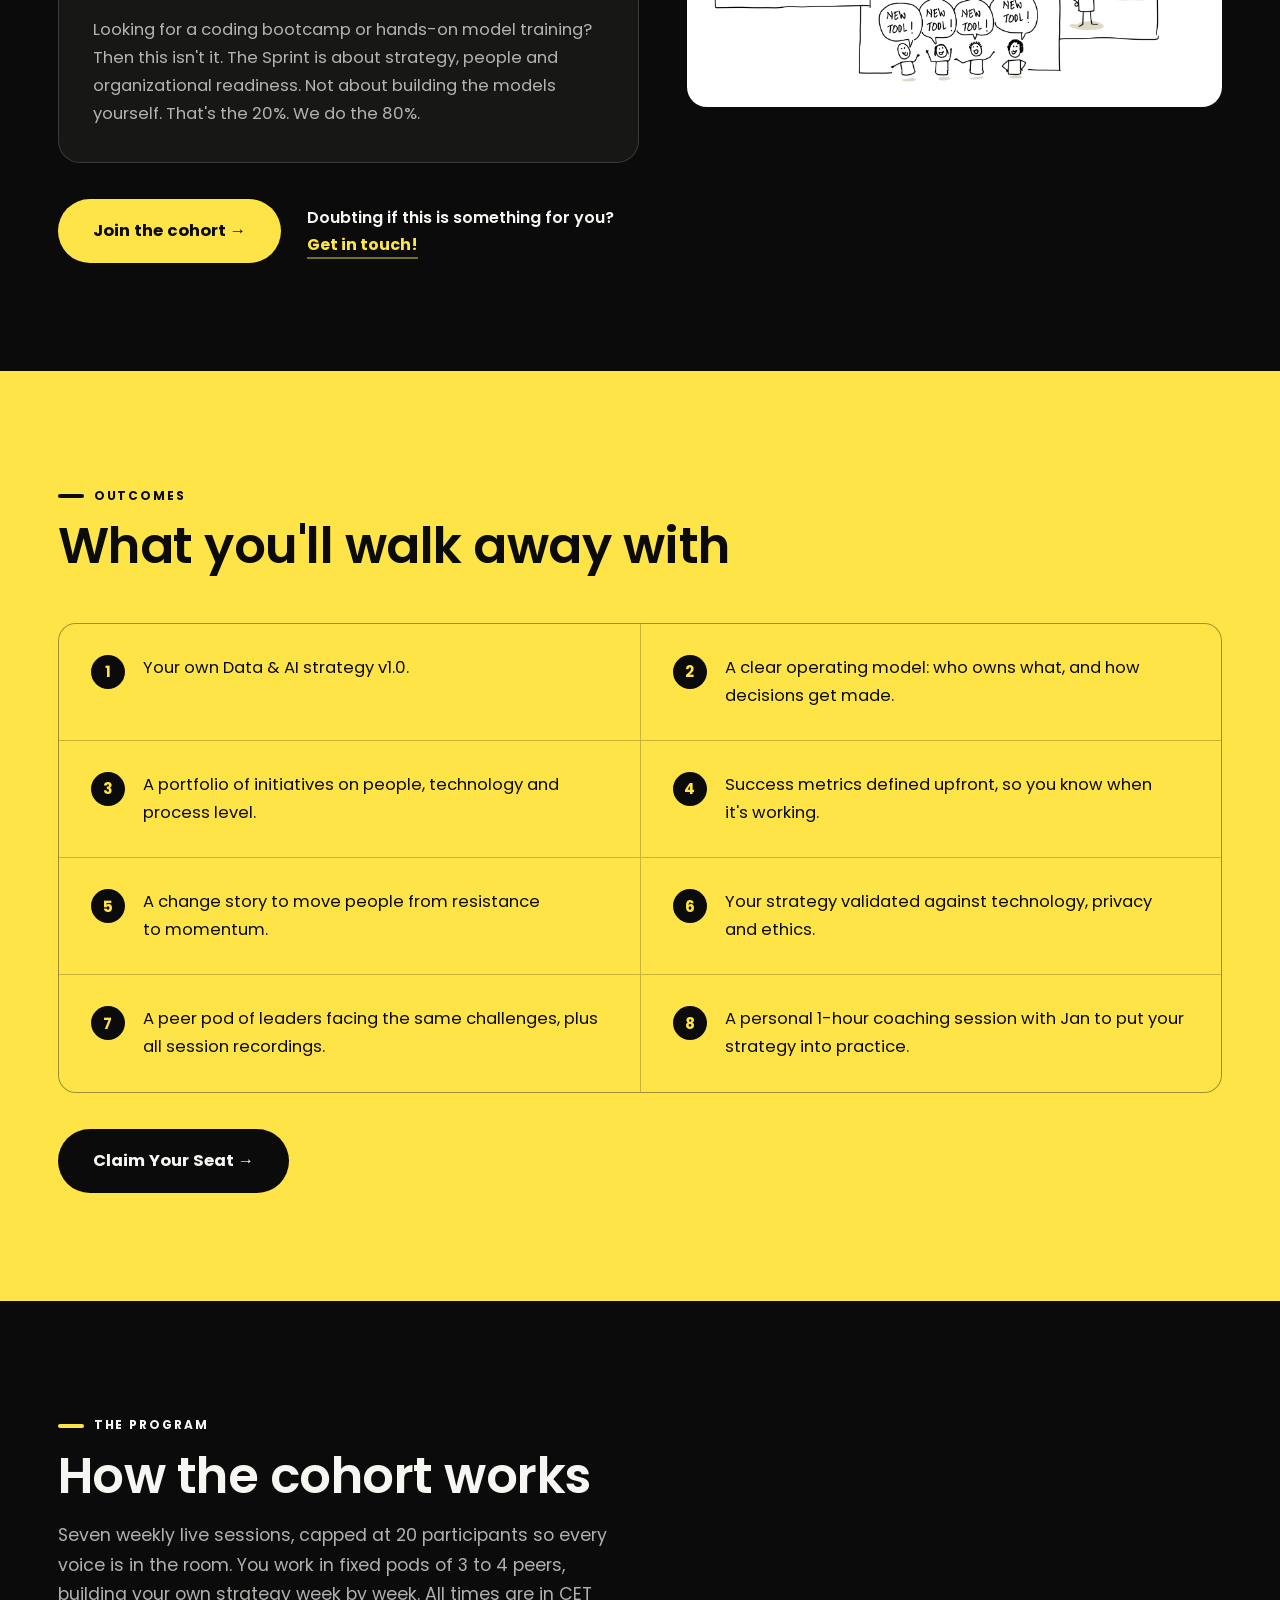
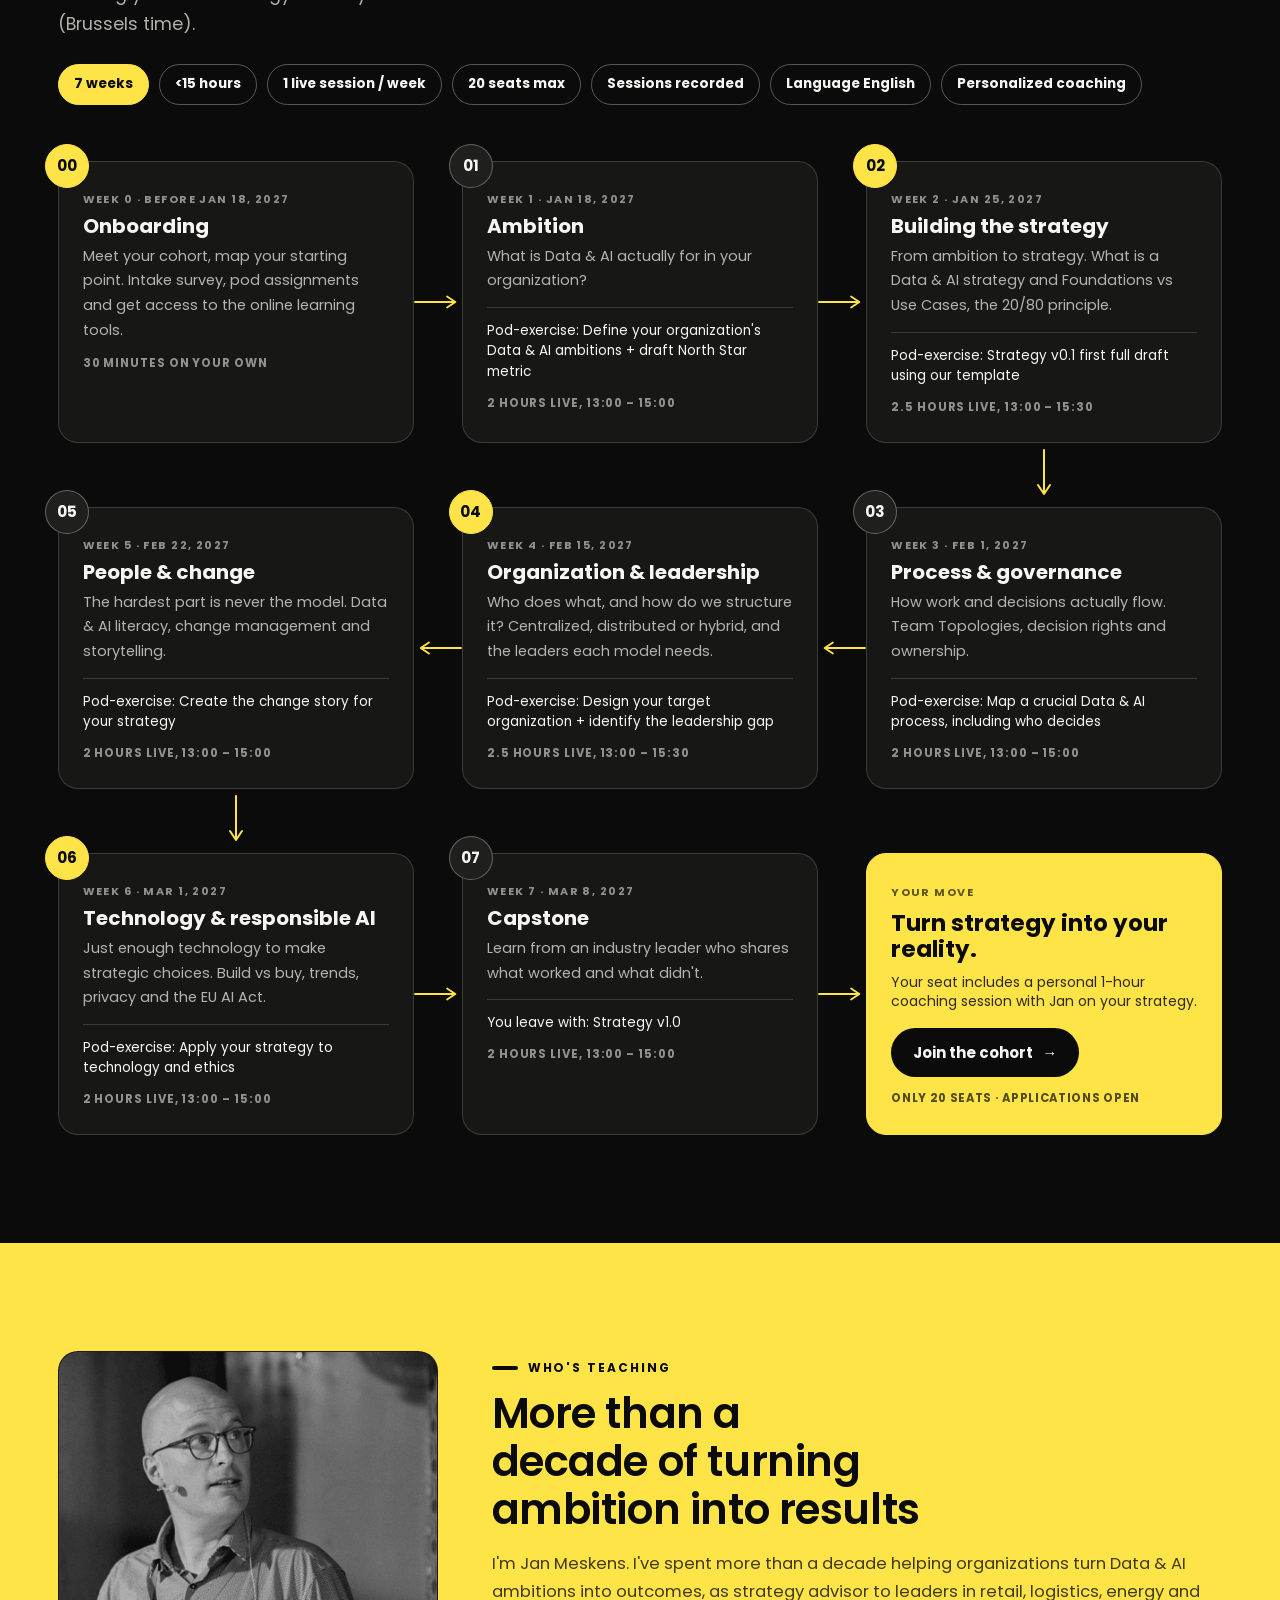
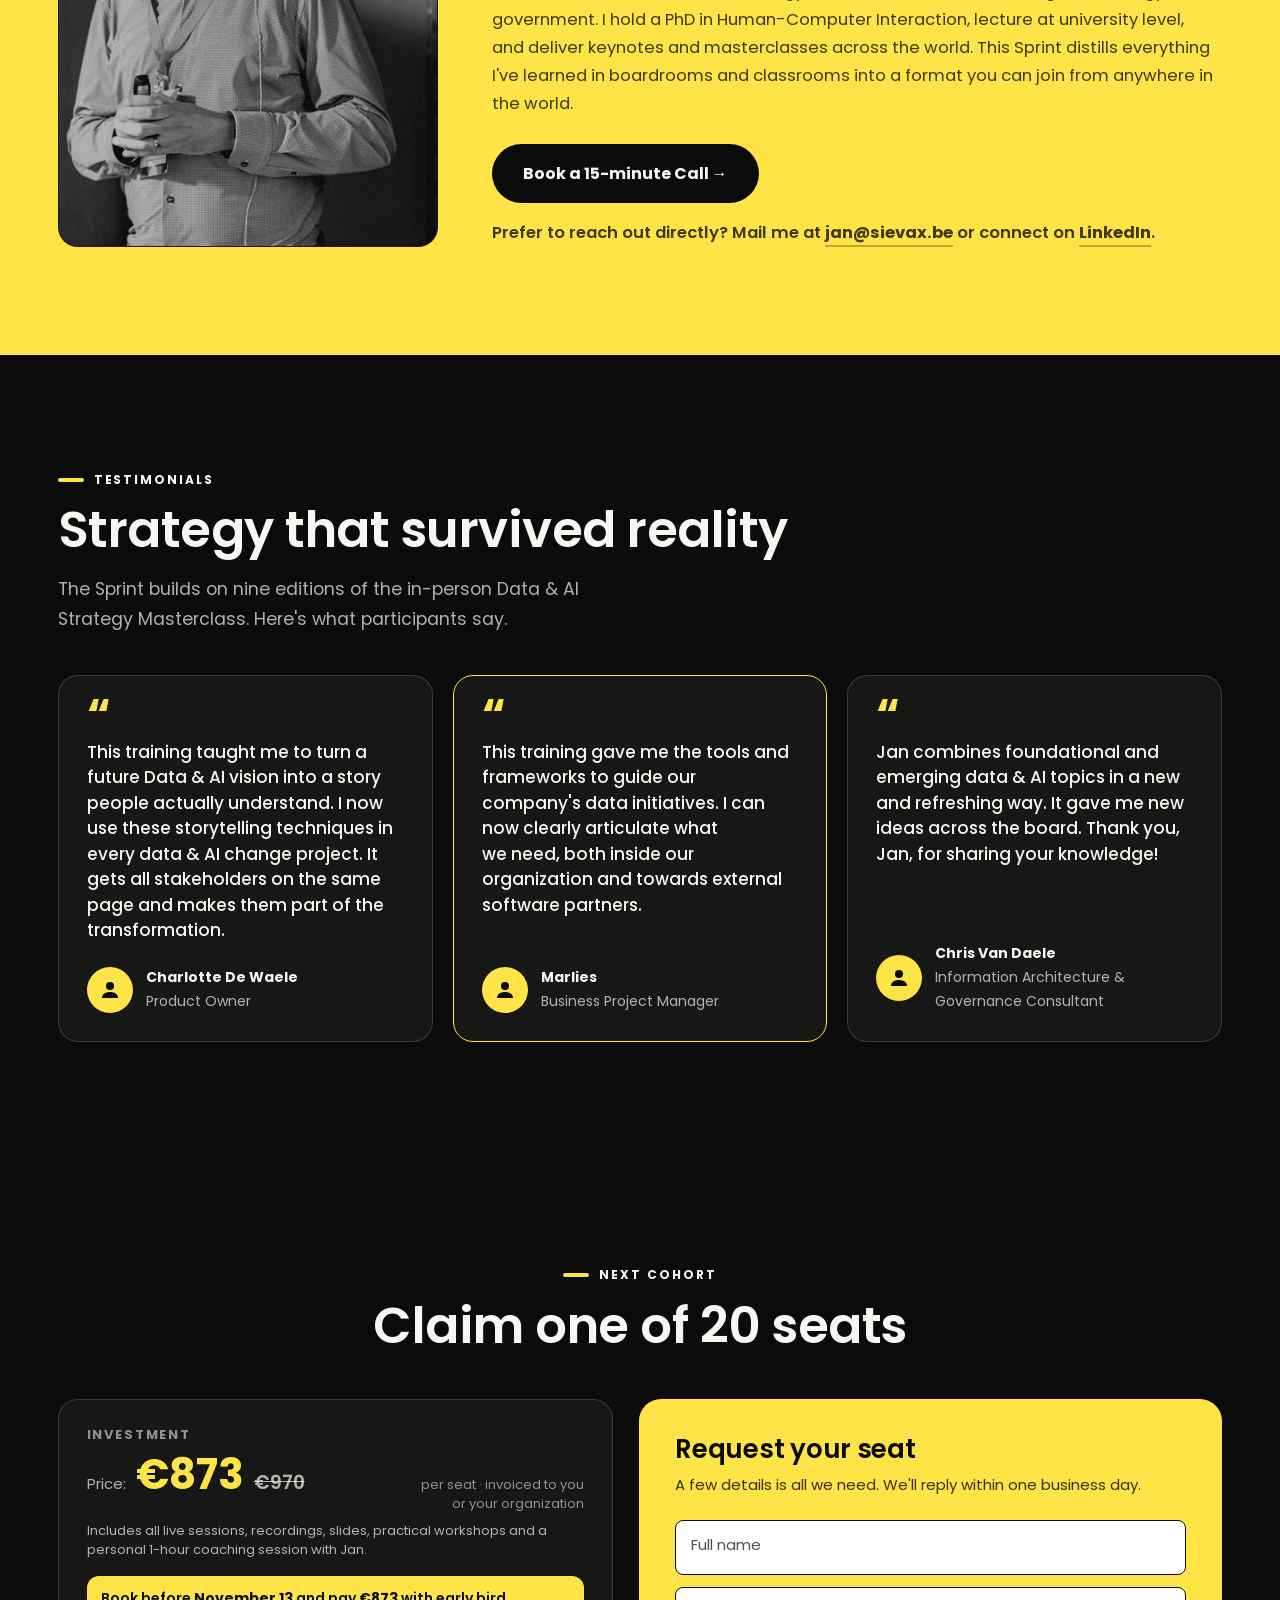
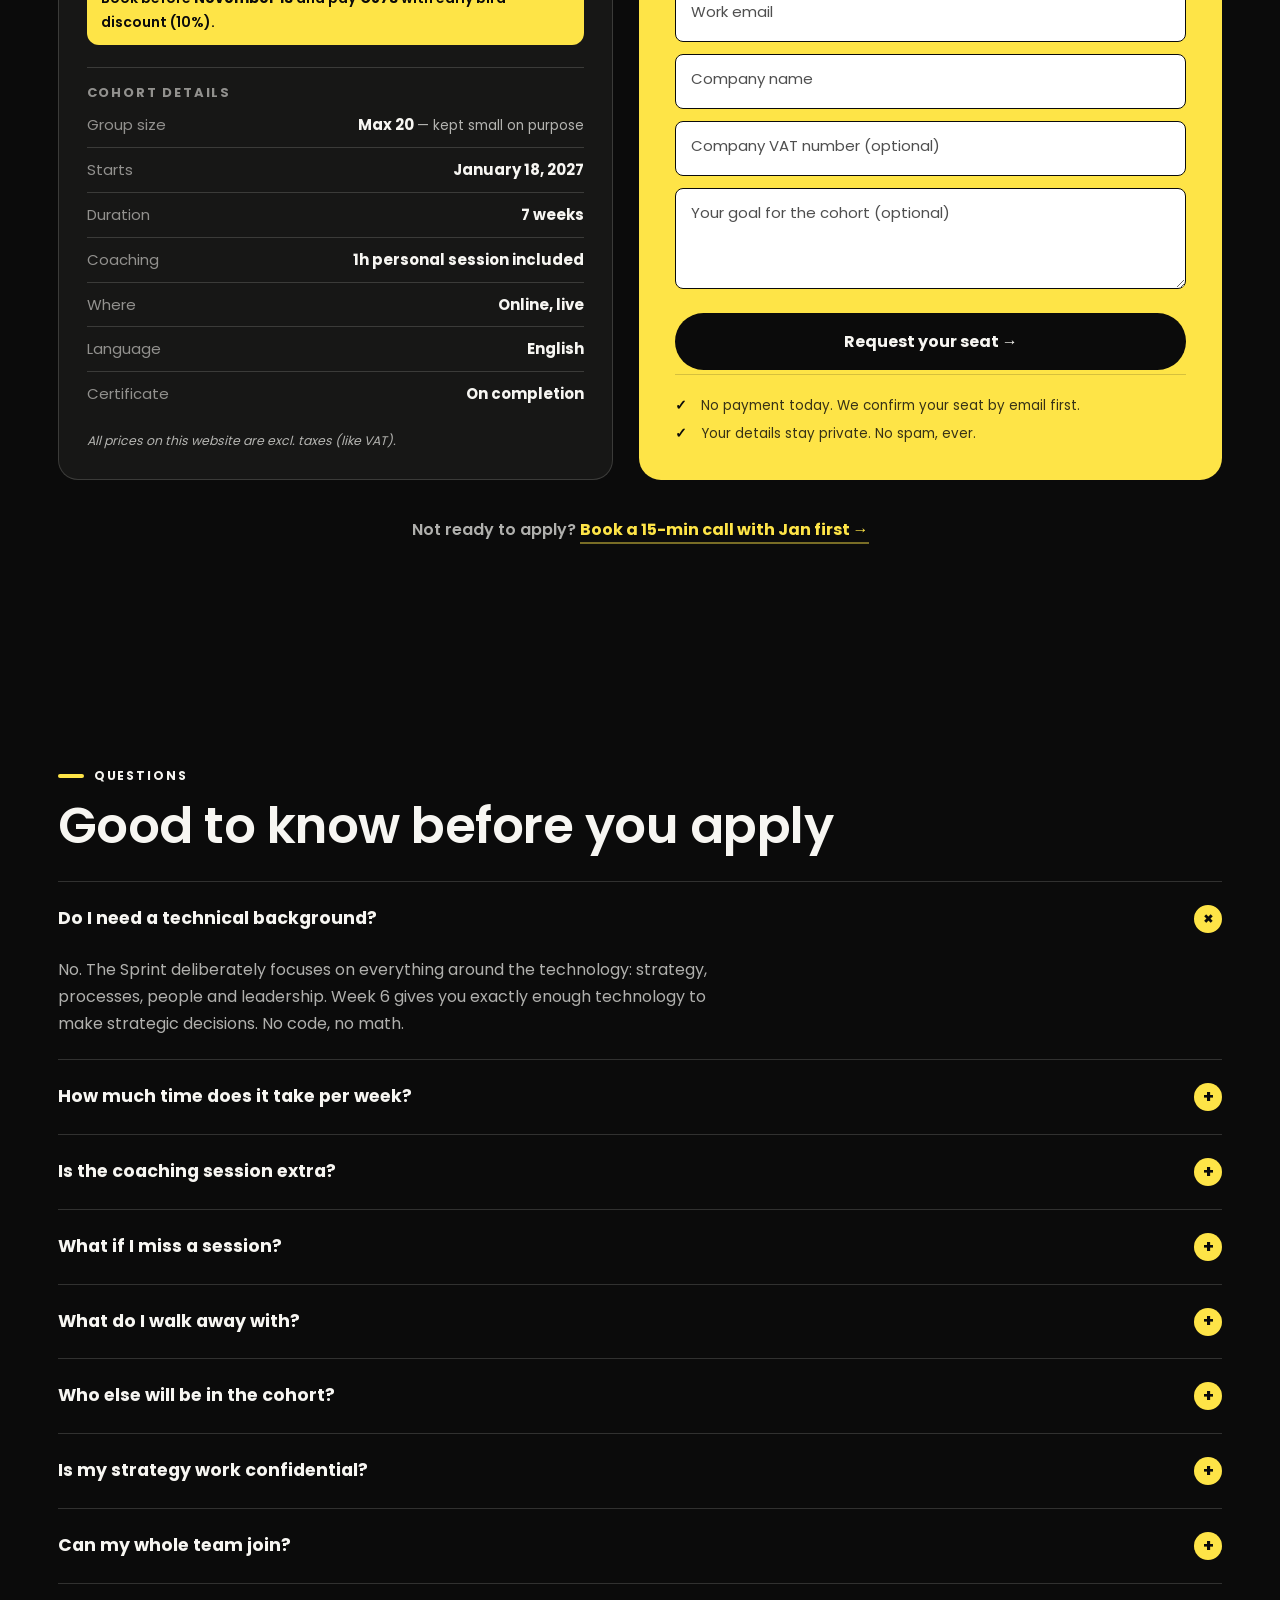
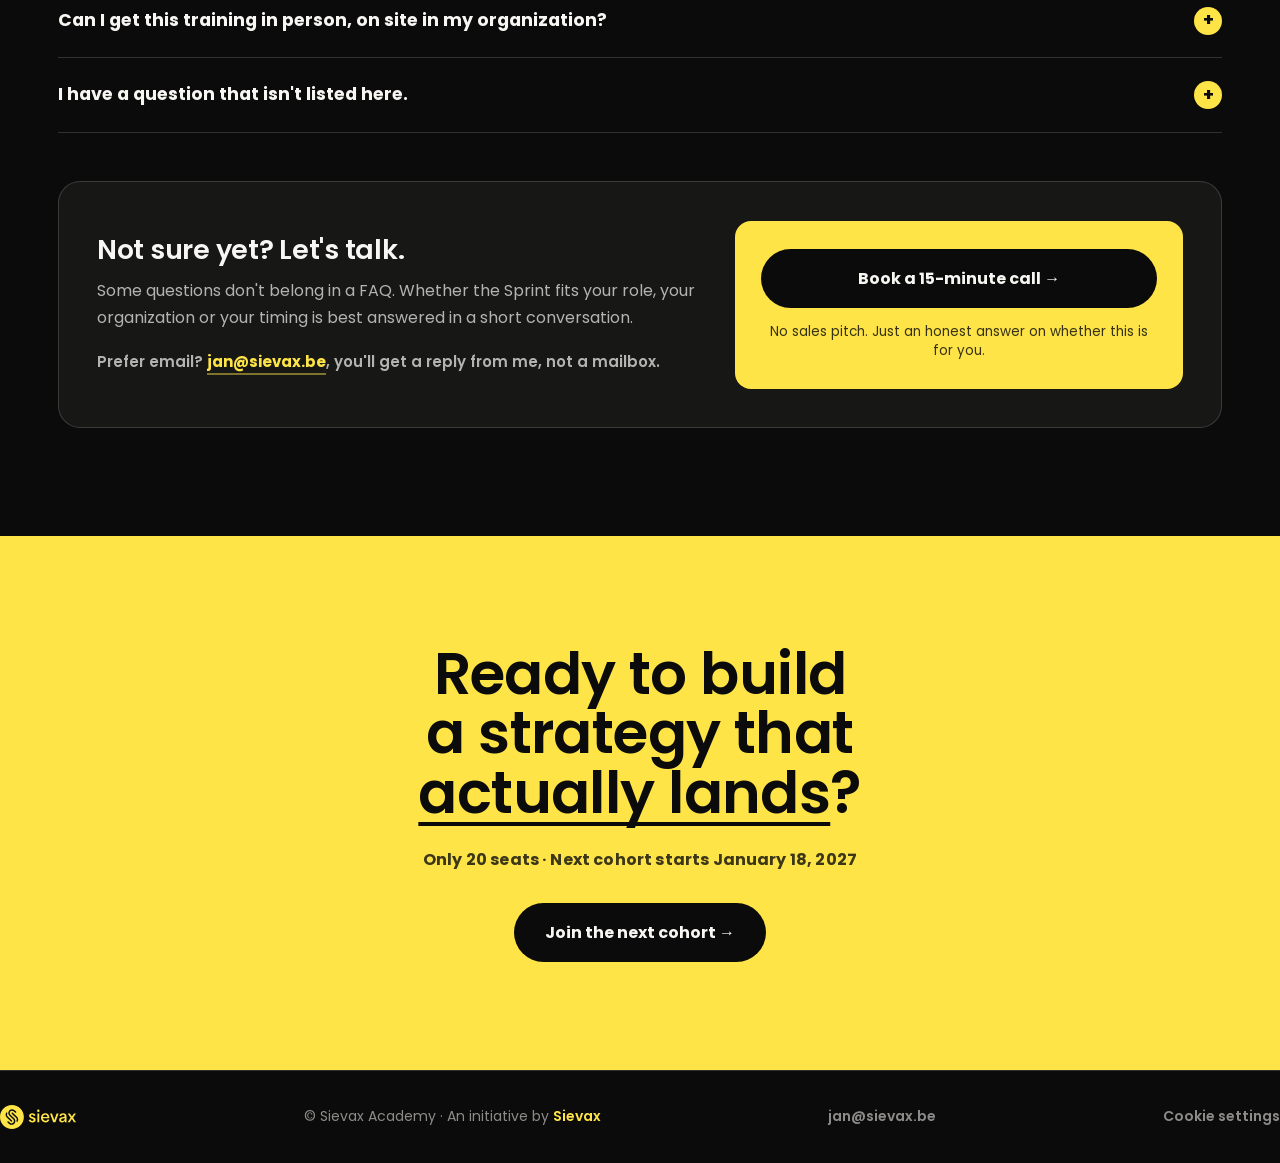
==== commit 3eb8e6e7: "Cookiebanner volgens Wizarts-standaard: Accept eerst, keuze 6 maanden, focus op titel bij heropenen " ====
--- a/www/index.html
+++ b/www/index.html
@@ -520,14 +520,14 @@
      Without a click on "Accept", Google Analytics never loads. -->
 <div class="consent" id="consent" role="region" aria-labelledby="consentTitle" hidden>
   <div class="consent-copy">
-    <h2 class="consent-title" id="consentTitle">Cookies</h2>
+    <h2 class="consent-title" id="consentTitle" tabindex="-1">Cookies</h2>
     <p>We would like to count visits with Google Analytics, so we know which parts of this page help. Nothing is measured unless you allow it. See the <a href="https://sievax.be/privacy-policy/" target="_blank" rel="noopener">privacy policy</a>.</p>
   </div>
   <div class="consent-actions">
     <!-- Both buttons identical in style, size and order weight: refusing must be
          as easy and as visible as accepting (GDPR/ePrivacy, Belgian DPA). -->
+    <button type="button" class="consent-btn" data-consent="allow">Accept</button>
     <button type="button" class="consent-btn" data-consent="decline">Decline</button>
-    <button type="button" class="consent-btn" data-consent="allow">Accept</button>
   </div>
 </div>
 
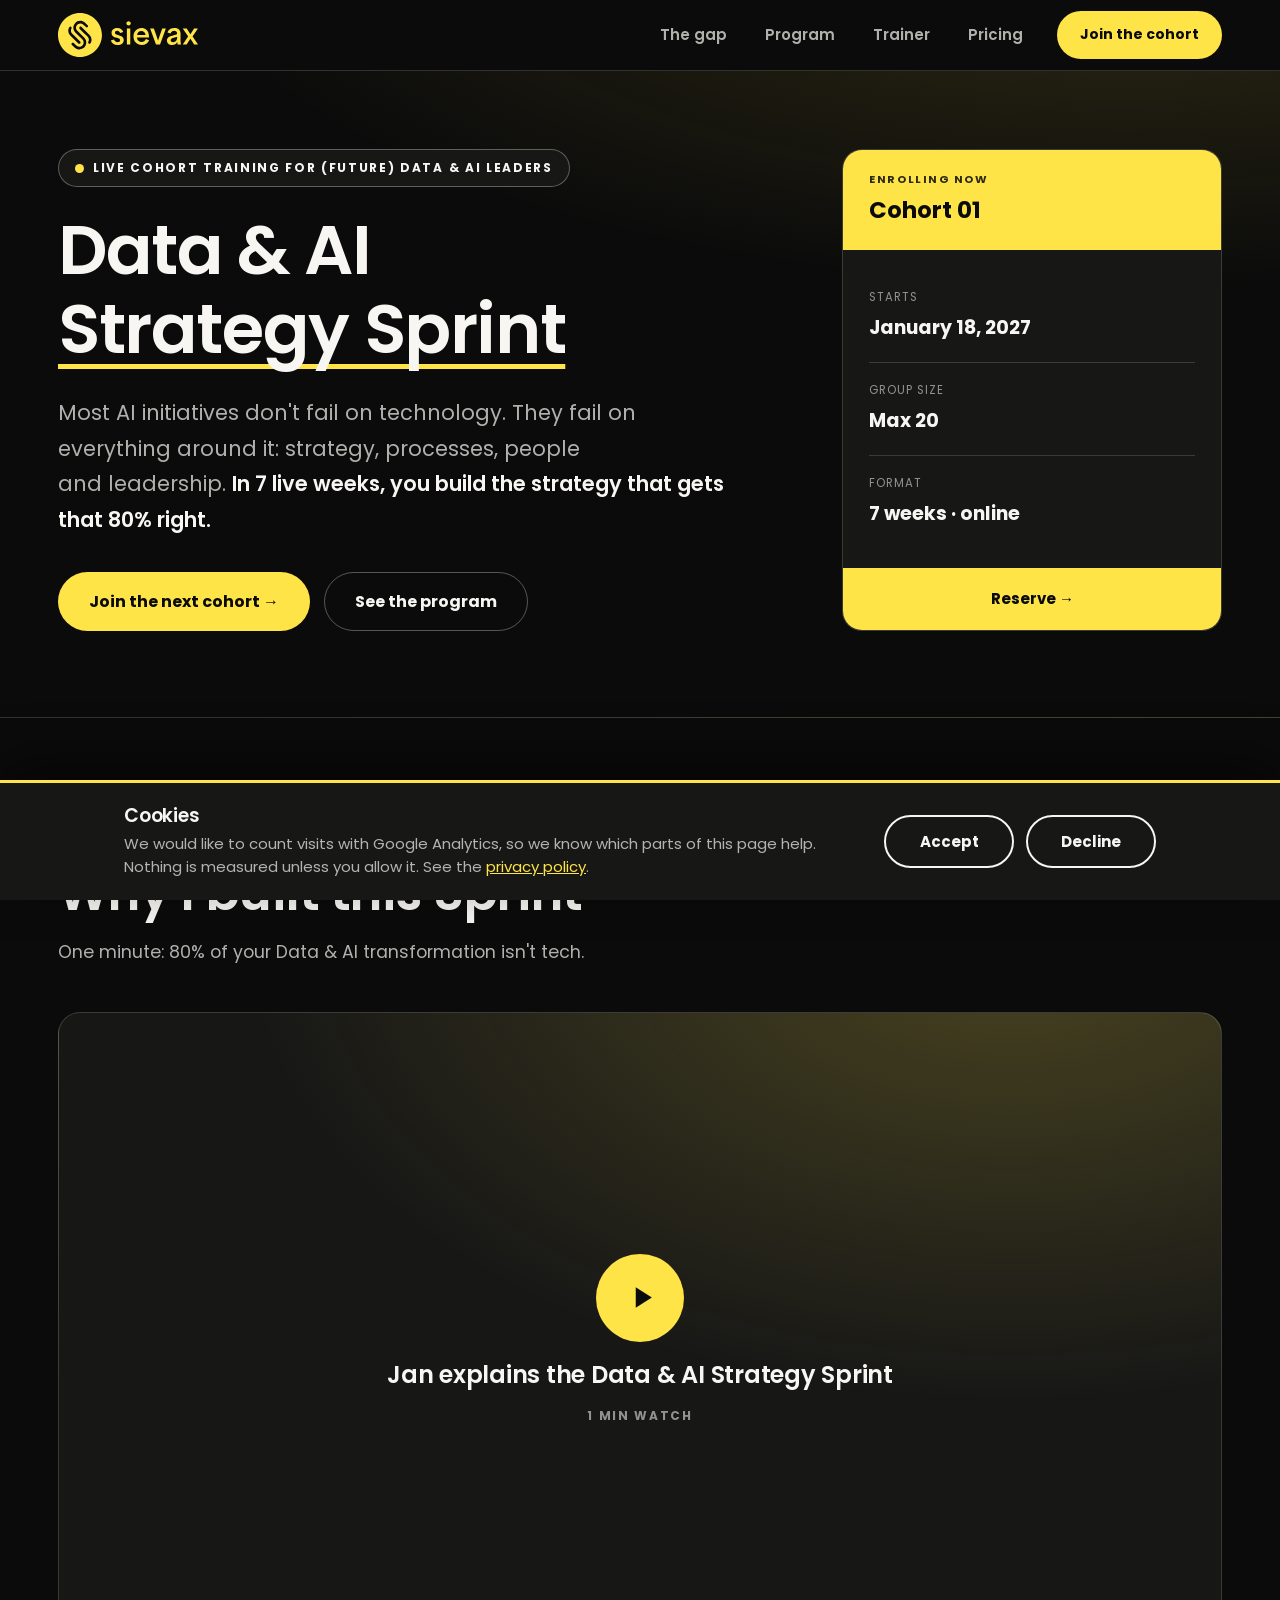
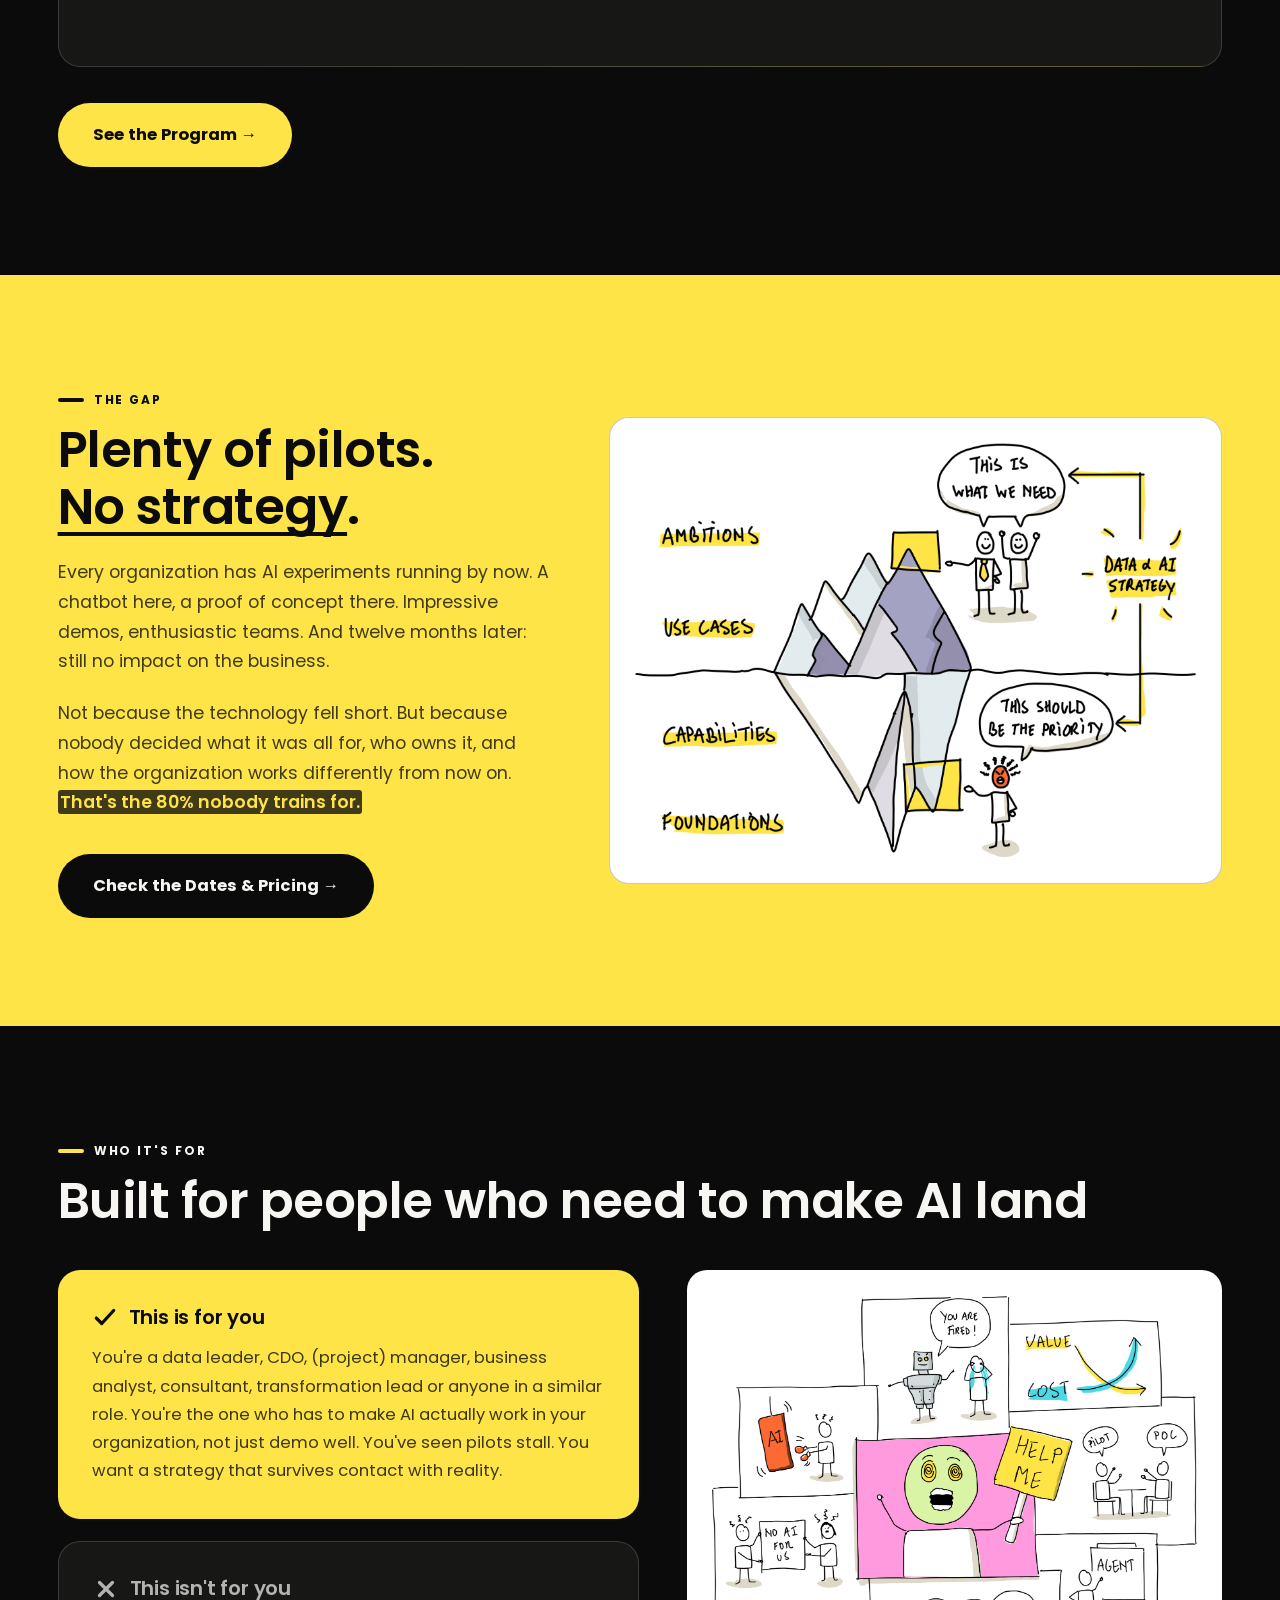
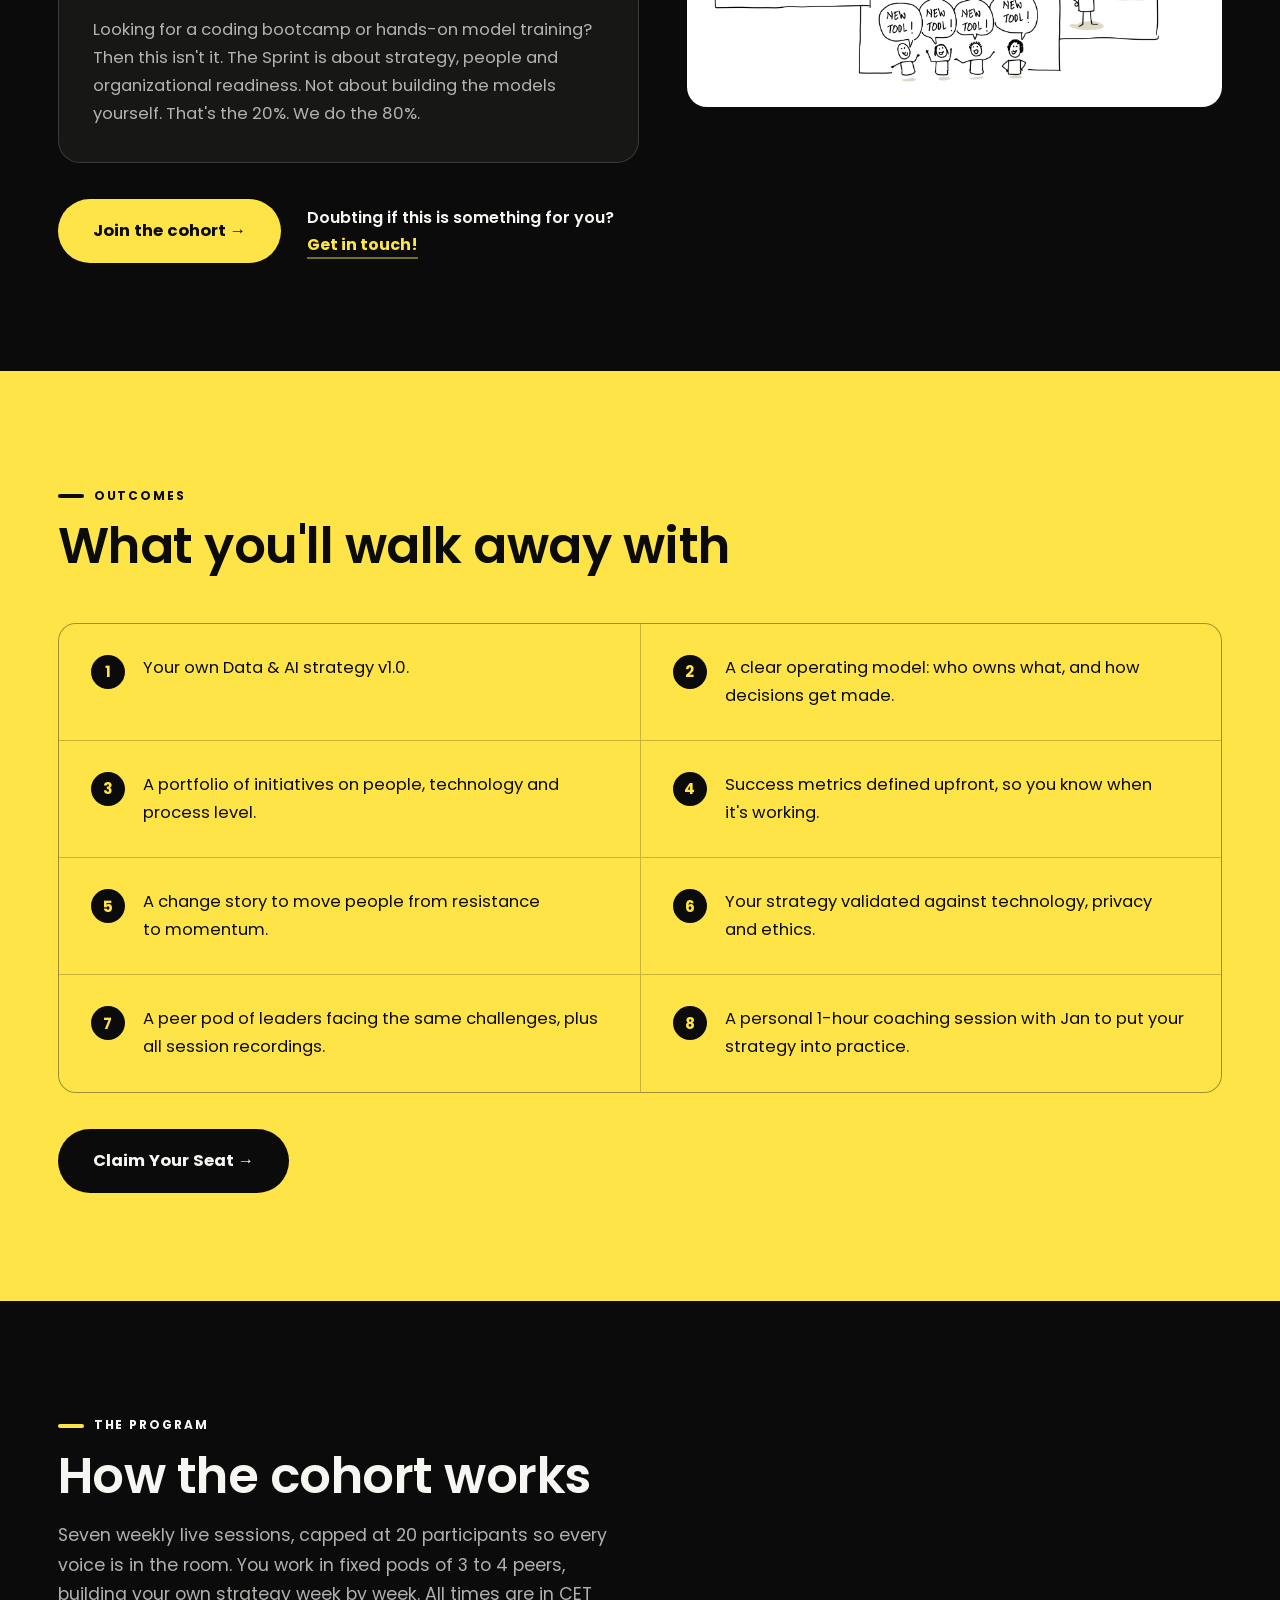
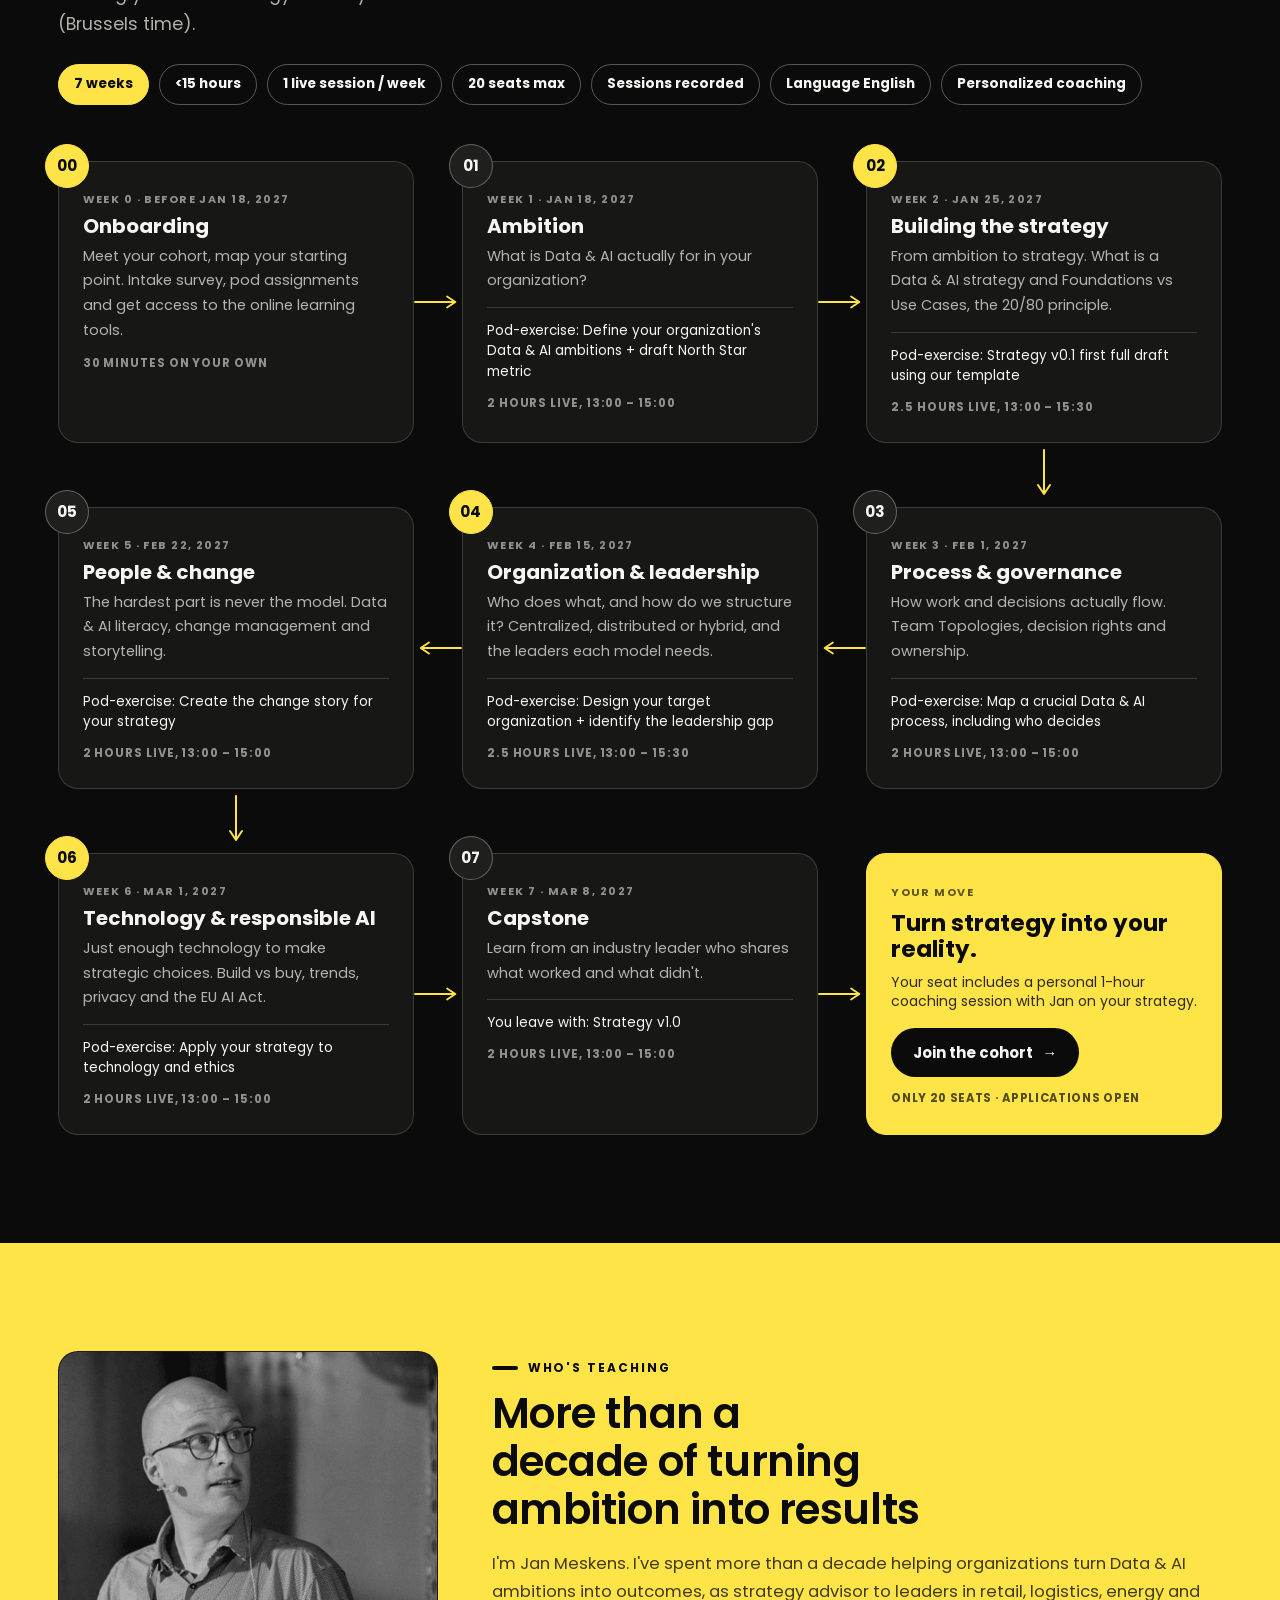
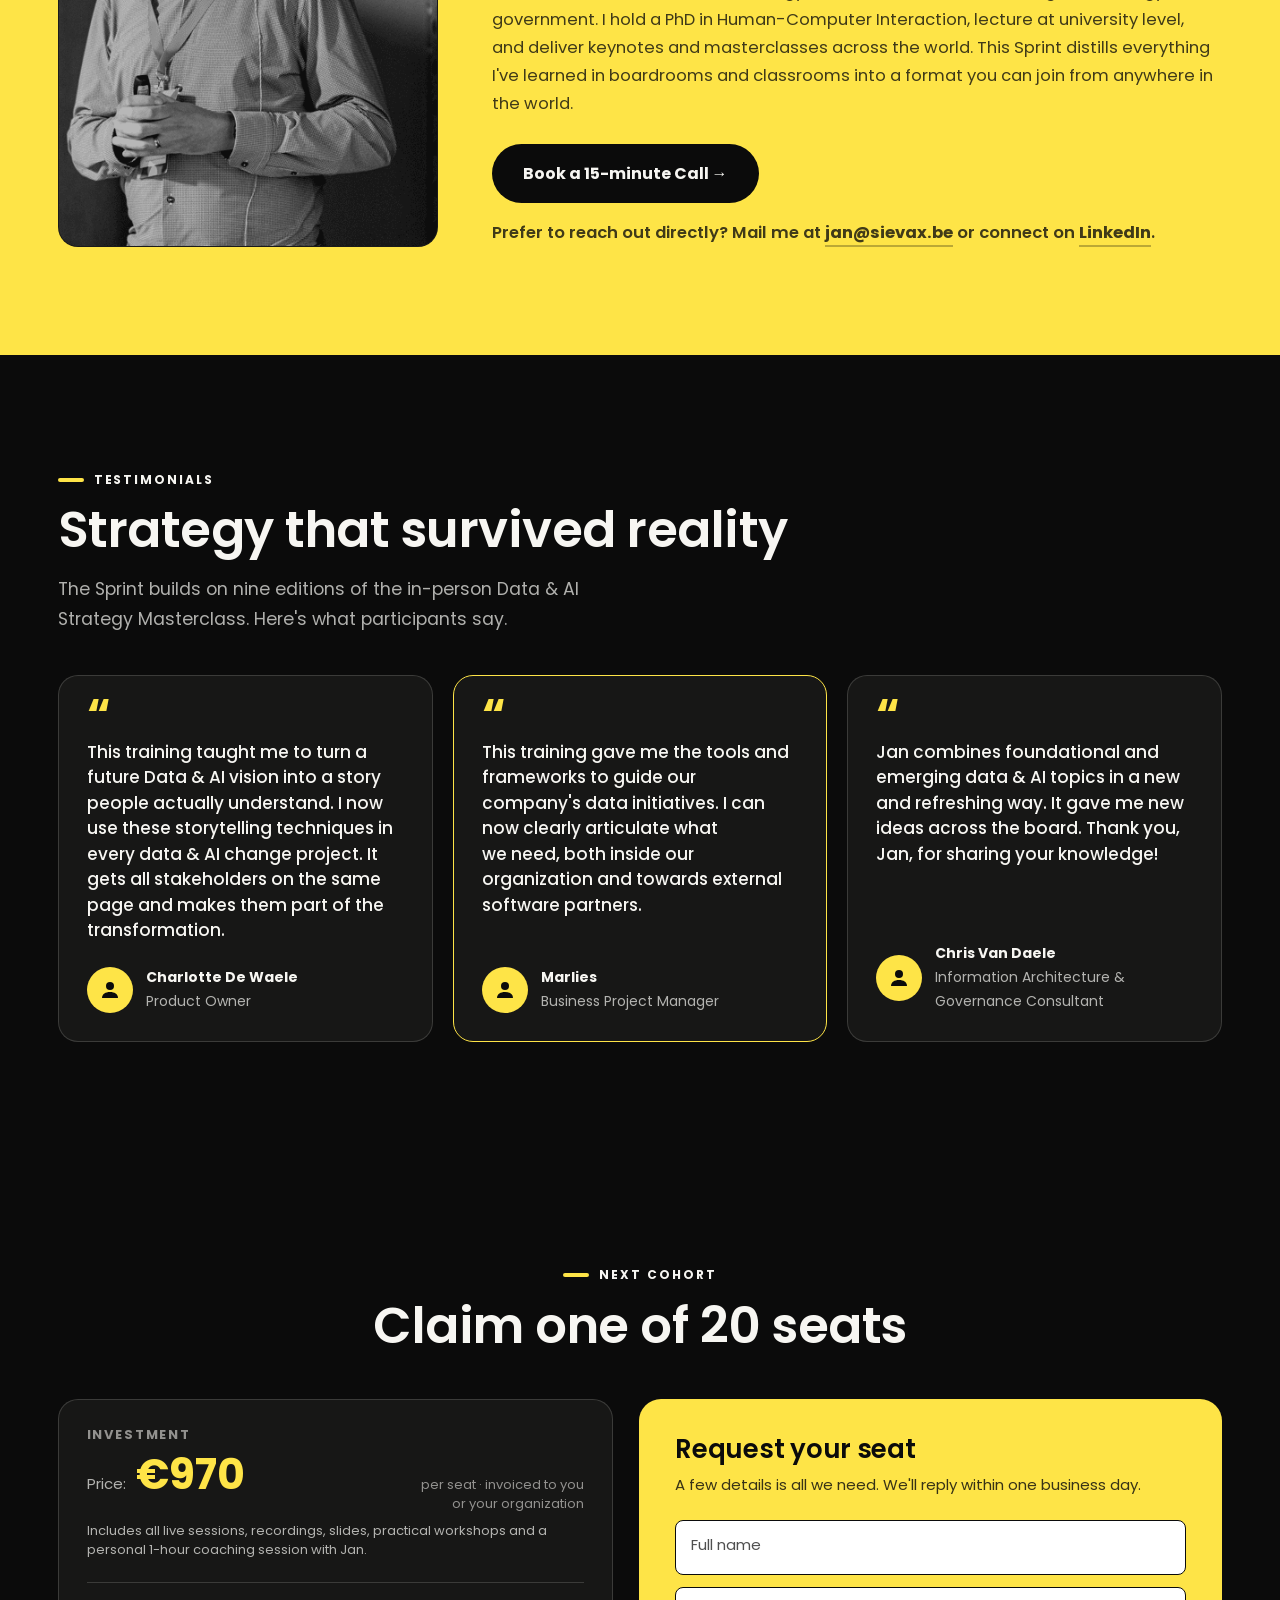
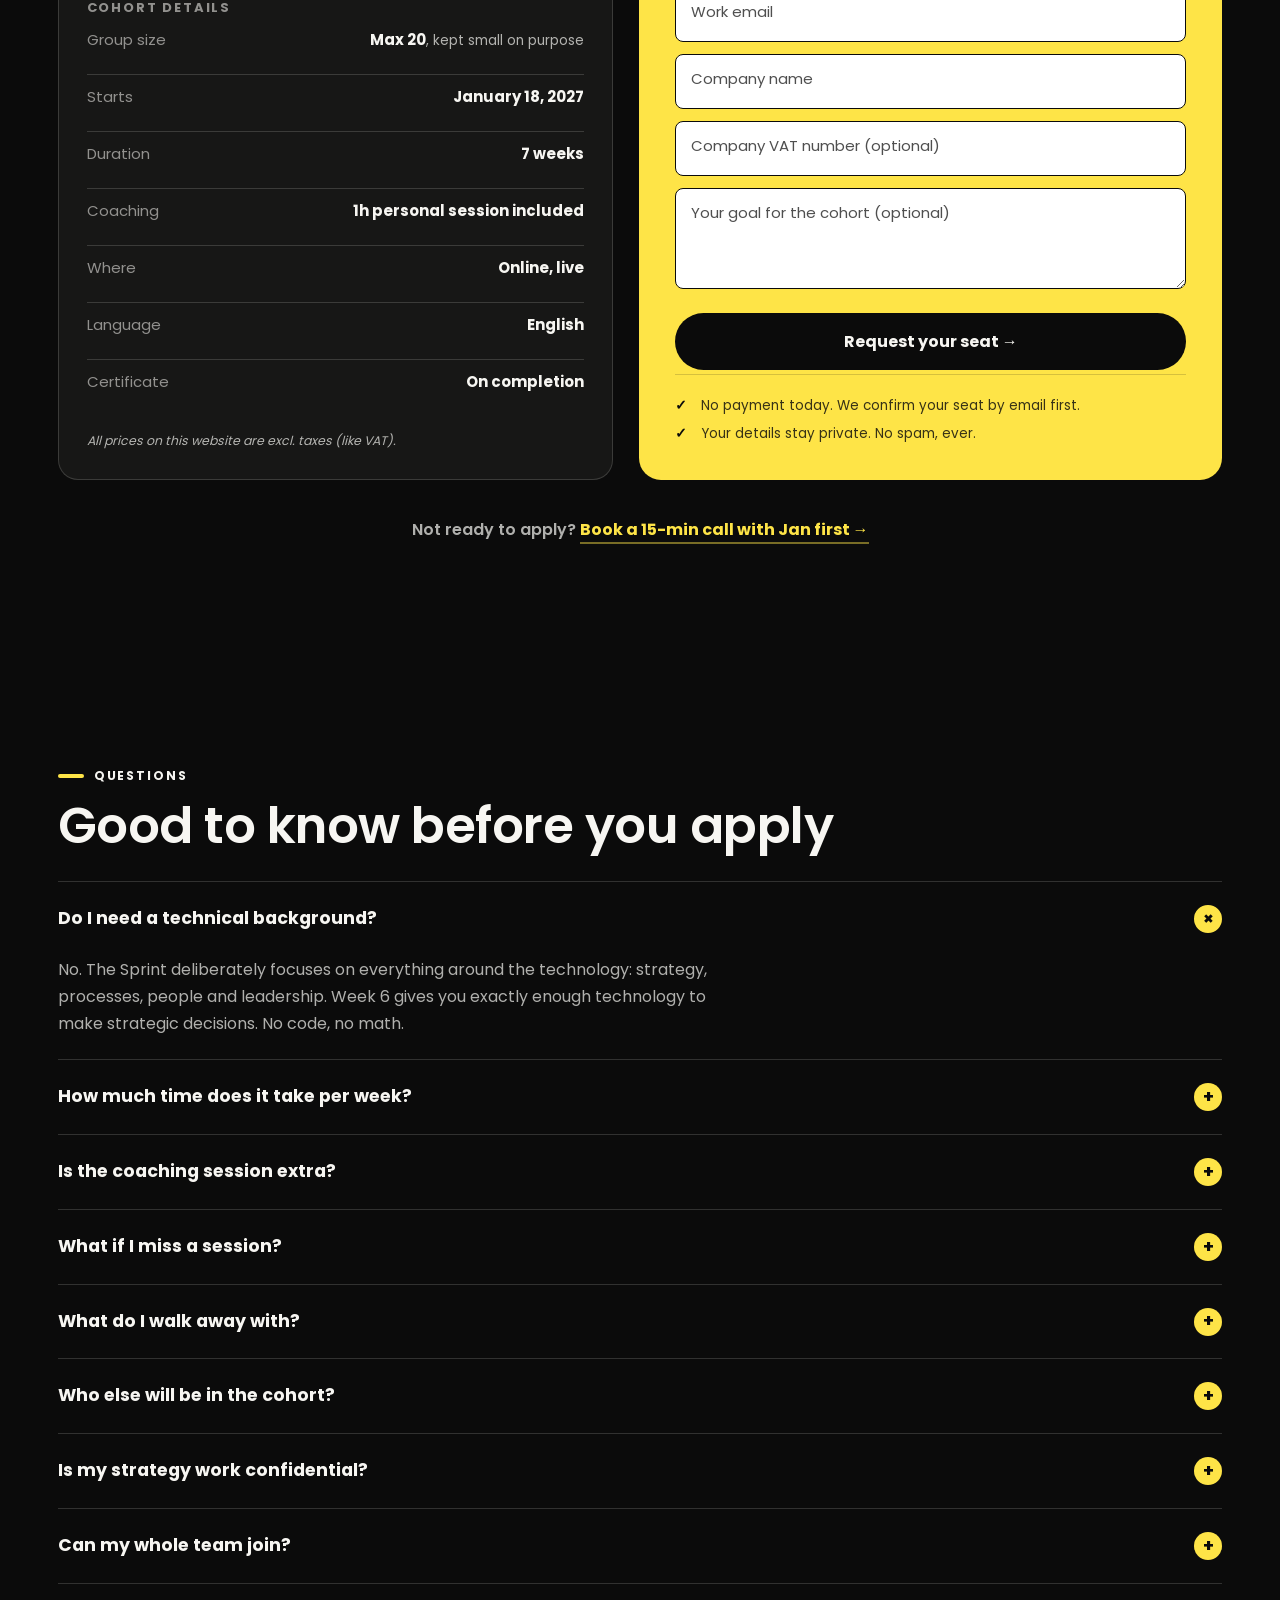
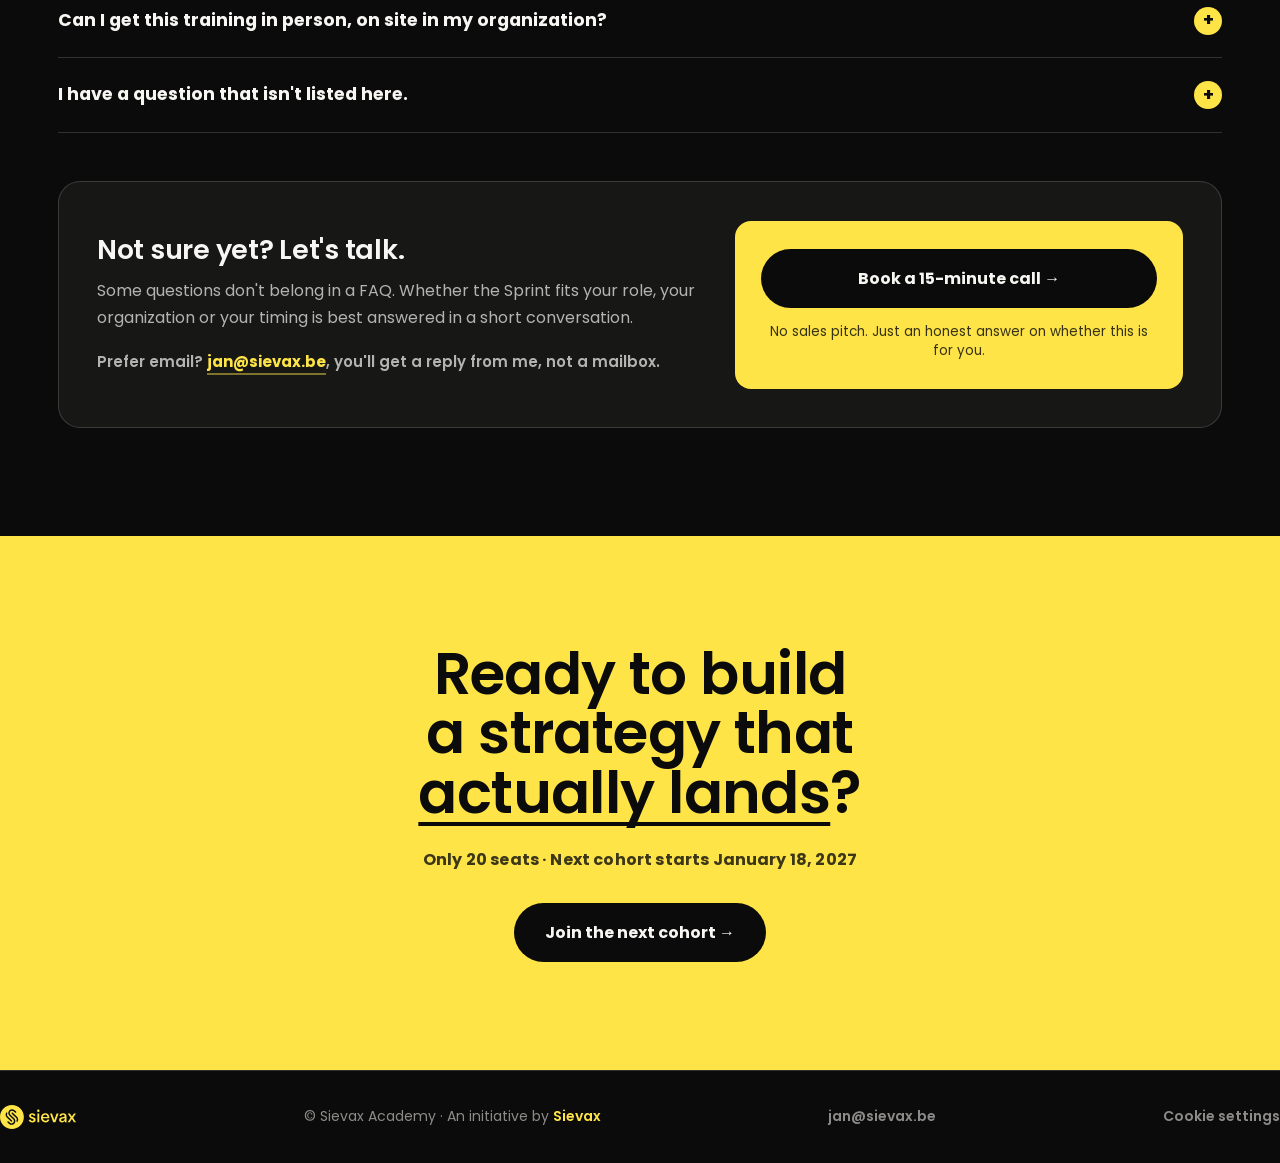
==== commit 1c3a0a73: "Early bird weg: enkel nog 970 euro, ook in JSON-LD Vraag Jan 16/11: early bird liep tot 13/11. Prijs" ====
--- a/www/index.html
+++ b/www/index.html
@@ -98,12 +98,11 @@
           "instructor": { "@id": "https://sievax.academy/#jan" },
           "offers": {
             "@type": "Offer",
-            "price": "873",
+            "price": "970",
             "priceCurrency": "EUR",
             "category": "Paid",
             "availability": "https://schema.org/InStock",
-            "url": "https://sievax.academy/#apply",
-            "validThrough": "2026-11-13"
+            "url": "https://sievax.academy/#apply"
           }
         }
       },
@@ -364,27 +363,22 @@
       </div>
 
       <div class="convert-grid">
-        <!-- Left column: one card — price, early bird, then cohort logistics -->
+        <!-- Left column: one card, price then cohort logistics -->
         <div class="convert-col">
           <div class="info-card">
             <h3>Investment</h3>
-            <!-- a11y: the struck price is hidden from AT and replaced by explicit
-                 spoken labels, so a screen reader cannot confuse old and current. -->
             <div class="price-row">
               <p class="price-line">
                 <span class="pk">Price:</span>
-                <span class="vh">Regular price 970 euro. Early bird price:</span>
-                <span class="pnow">&euro;873</span>
-                <s aria-hidden="true">&euro;970</s>
+                <span class="pnow">&euro;970</span>
               </p>
               <p class="note">per seat &middot; invoiced to you or your organization</p>
             </div>
             <p class="includes">Includes all live sessions, recordings, slides, practical workshops and a personal 1-hour coaching session with Jan.</p>
-            <div class="early">Book before <strong>November&nbsp;13</strong> and pay <strong>&euro;873</strong> with early bird discount (10%).</div>
 
             <h3 class="ic-sub">Cohort details</h3>
             <ul class="facts">
-              <li><span class="fk">Group size</span><span class="fv">Max 20 <em>&mdash; kept small on purpose</em></span></li>
+              <li><span class="fk">Group size</span><span class="fv">Max 20<em>, kept small on purpose</em></span></li>
               <li><span class="fk">Starts</span><span class="fv"><!-- cohort start date -->January&nbsp;18,&nbsp;2027</span></li>
               <li><span class="fk">Duration</span><span class="fv">7 weeks</span></li>
               <li><span class="fk">Coaching</span><span class="fv">1h personal session included</span></li>
--- a/www/css/flat.css
+++ b/www/css/flat.css
@@ -1304,8 +1304,9 @@
   justify-content: space-between;
   gap: 4px 18px;
 }
-/* Price: €873 is the live number and carries the display size; €970 is struck
-   and quieter, but stays at --muted so it still clears 4.5:1. */
+/* Price: .pnow is the live number and carries the display size. The struck <s>,
+   .vh and .early rules stay for a future early bird (unused since 16/11/2026);
+   <s> stays at --muted so it still clears 4.5:1. */
 .price-line {
   display: flex;
   flex-wrap: wrap; /* must not force the card wider than 390px */
